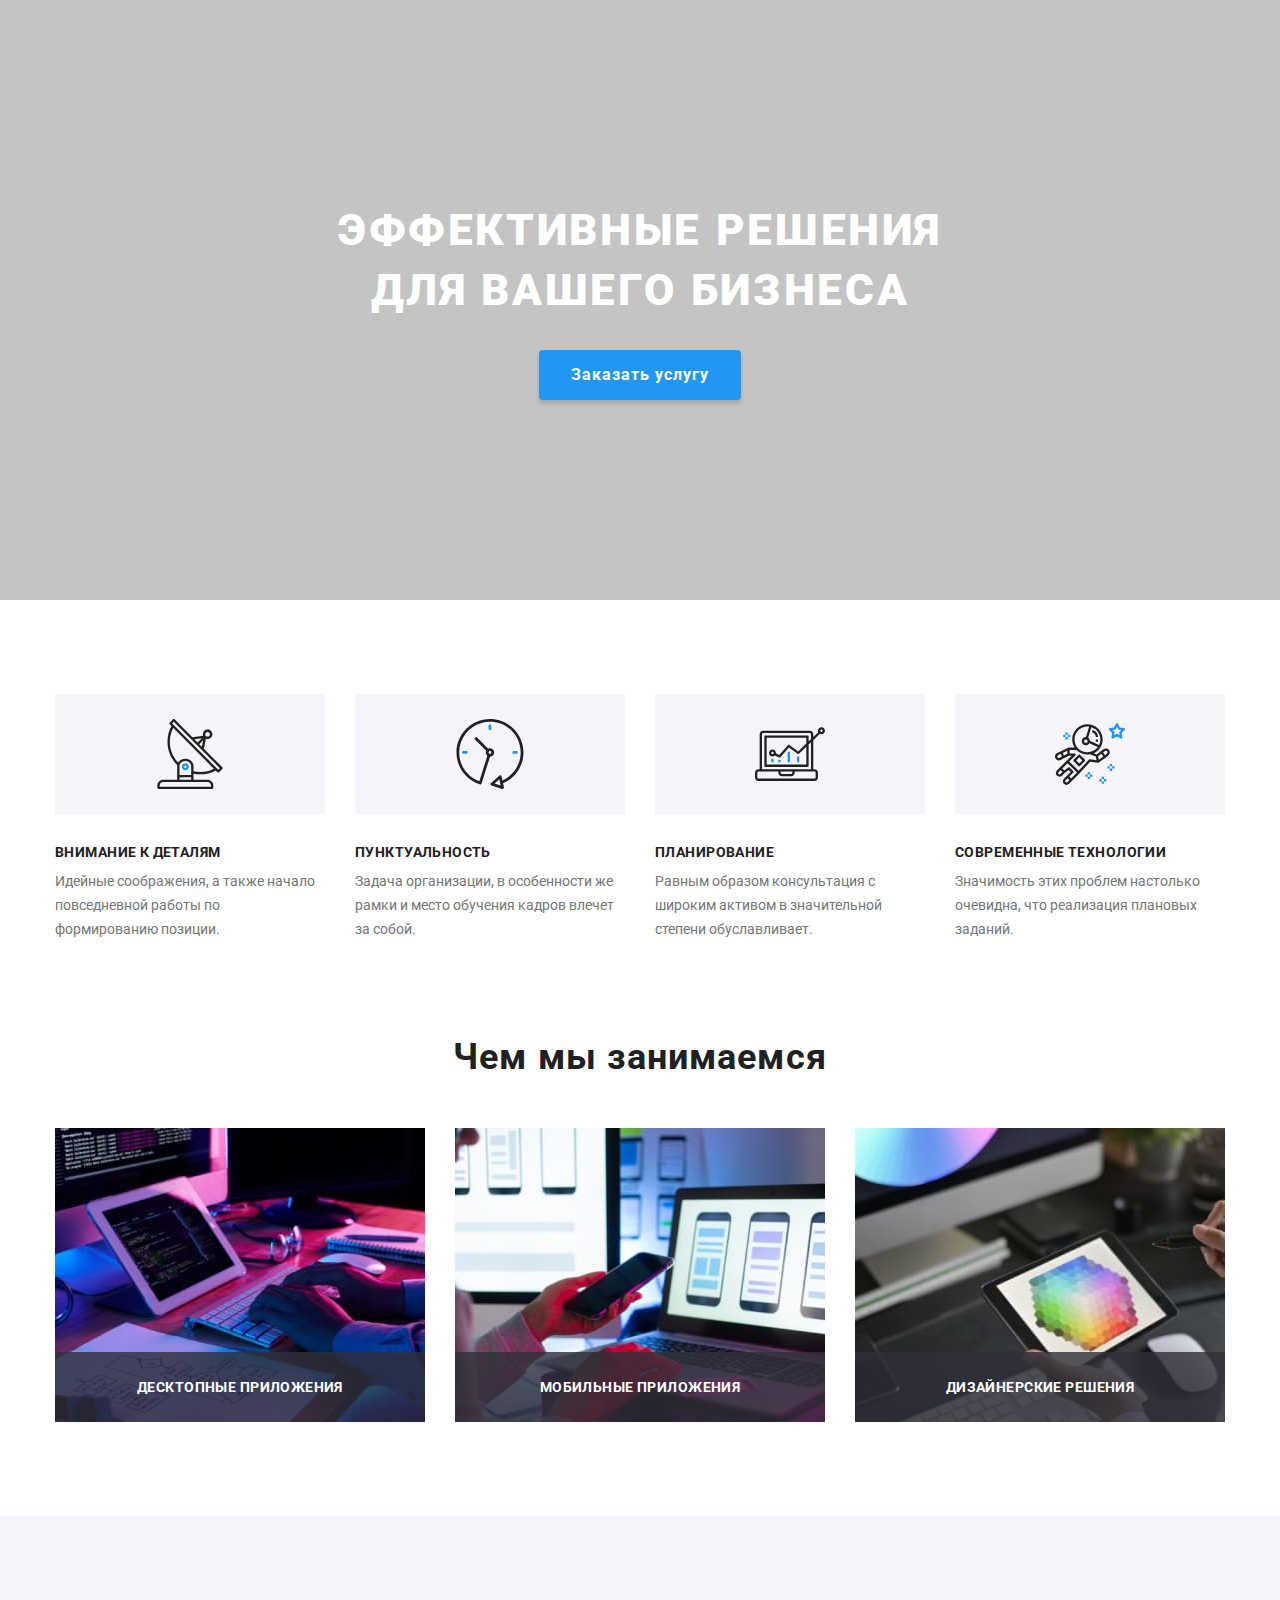
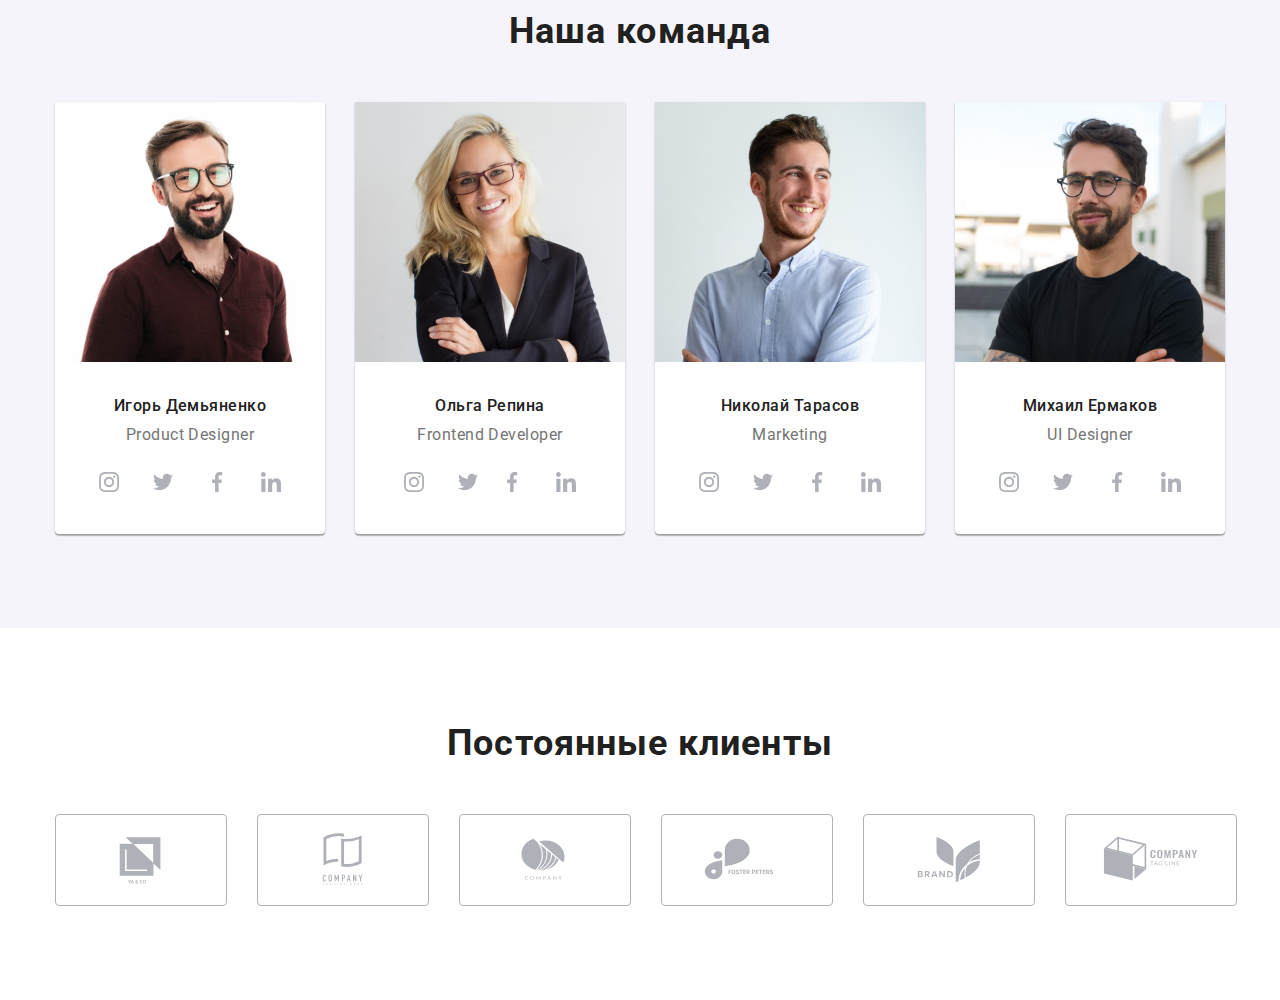
==== index.html @ 3f849b32 "ДЗ-8" ====
<!DOCTYPE html>
<html lang="ru">
<head>
    <meta charset="UTF-8">
    <meta http-equiv="X-UA-Compatible" content="IE=edge">
    <meta name="viewport" content="width=device-width, initial-scale=1.0">
    <title>Студия</title>
    <link rel="stylesheet" href="https://cdnjs.cloudflare.com/ajax/libs/modern-normalize/1.0.0/modern-normalize.css">
    <link rel="preconnect" href="https://fonts.gstatic.com">
    <link href="https://fonts.googleapis.com/css2?family=Raleway:wght@700&family=Roboto:wght@400;500;700;900&display=swap"
        rel="stylesheet">
    <link rel="stylesheet" href="./css/main.min.css">
</head>

<body>
    <!-- <header class="header">
        <div class="container header__container">
            <nav class="nav">
                <a class="logo" href="./index.html"> Web<span class="logo__span--color--black">Studio</span></a>
            
                <ul class="nav__list header__nav">
                    <li class="nav__item">
                        <a class="nav__link link nav__link--current" href="./index.html">Студия</a>
                    </li>
                    <li class="nav__item">
                        <a class="nav__link link" href="./portfolio.html">Портфолио</a>
                    </li>
                    <li class="nav__item">
                        <a class="nav__link link" href="">Контакты</a>
                    </li>
                </ul>
            </nav>
            
            <ul class="contacts__list">
                <li class="contacts__item">
                    <a class="contacts__link link" href="mailto:info@devstudio.com">
                        <svg class="contacts__icon mail-icon">
                            <use href="./images/symbol-defs.svg#icon-envelope"></use>
                        </svg>
                        info@devstudio.com
                    </a>
                </li>
                <li class="contacts__list">
                    <a class="contacts__link link" href="tel:+380961111111">
                        <svg class="contacts__icon tell-icon">
                            <use href="./images/symbol-defs.svg#icon-smartphone"></use>
                        </svg>
                        +38 096 111 11 11
                    </a>
                </li>
            </ul>
        </div>
    </header> -->

    <main>
        <!--Герой-->
        <section class="hero">
            <div class="container hero__container">
                <h1 class="hero__title">Эффективные решения<br> для вашего бизнеса</h1>
                <button class="order-button hero__order-button" type="button" data-modal-open>Заказать услугу</button>
            </div>
        </section>

        <!--Наши качества-->
        <section class="quality section">
            <div class="container">
                <ul class="quality__list">
                    <li class="quality__item">
                        <div class="quality__icon">
                            <svg width="70" height="70">
                                <use href="./images/symbol-defs.svg#icon-antenna"></use>
                            </svg>
                        </div>
                        <h3 class="quality__title">Внимание к деталям</h3>
                        <p class="quality__desc">Идейные соображения, а также начало повседневной работы по формированию позиции.</p>
                    </li>
                
                    <li class="quality__item">
                        <div class="quality__icon">
                            <svg width="70" height="70">
                                <use href="./images/symbol-defs.svg#icon-clock"></use>
                            </svg>
                        </div>
                        <h3 class="quality__title">Пунктуальность</h3>
                        <p class="quality__desc">Задача организации, в особенности же рамки и место обучения кадров влечет за собой.</p>
                    </li>
                
                    <li class="quality__item">
                        <div class="quality__icon">
                            <svg width="70" height="70">
                                <use href="./images/symbol-defs.svg#icon-diagram"></use>
                            </svg>
                        </div>
                        <h3 class="quality__title">Планирование</h3>
                        <p class="quality__desc">Равным образом консультация с широким активом в значительной степени обуславливает.</p>
                    </li>
                
                    <li class="quality__item">
                        <div class="quality__icon">
                            <svg width="70" height="70">
                                <use href="./images/symbol-defs.svg#icon-astronaut"></use>
                            </svg>
                        </div>
                        <h3 class="quality__title">Современные технологии</h3>
                        <p class="quality__desc">Значимость этих проблем настолько очевидна, что реализация плановых заданий.</p>
                    </li>
                </ul>
            </div>
        </section>

        <!--Чем занимаемся-->
        <section class="work section">
            <div class="container">
                <h2 class="work__title">Чем мы занимаемся</h2>
                
                <ul class="work__list">
                    <li class="work__item">
                        <img class="work__image" src="./images/box1.jpg" alt="Планшет на столе" width="370">
                        <div class="work__label">Десктопные приложения</div>
                    </li>
                
                    <li class="work__item">
                        <img class="work__image" src="./images/box2.jpg" alt="Смартфон в руках" width="370">
                        <div class="work__label">Мобильные приложения</div>
                    </li>
                
                    <li class="work__item">
                        <img class="work__image" src="./images/box3.jpg" alt="Графический планшет" width="370">
                        <div class="work__label">Дизайнерские решения</div>
                    </li>
                </ul>
            </div>
        </section>

        <!--Наша команда-->
        <section class="team section">
            <div class="container">
                <h2 class="team__title">Наша команда</h2>
                
                <ul class="team__list">
                    <li class="team__item">
                        <img class="team__image" src="./images/img.jpg" alt="Фото Игоря Демьяненко" width="270">
                        <div class="team__desc">
                            <h3 class="team__name">Игорь Демьяненко</h3>
                            <p class="team__position">Product Designer</p>
                            <ul class="socialmedia__list">
                                <li class="socialmedia__item">
                                    <a class="socialmedia__link socialmedia__link--color--grey" href="">
                                        <svg class="socialmedia__icon">
                                            <use href="./images/symbol-defs.svg#icon-instagram"></use>
                                        </svg>
                                    </a>
                                </li>
                                <li class="socialmedia__item">
                                    <a class="socialmedia__link socialmedia__link--color--grey" href="">
                                        <svg class="socialmedia__icon">
                                            <use href="./images/symbol-defs.svg#icon-twitter"></use>
                                        </svg>
                                    </a>
                                </li>
                                <li class="socialmedia__item">
                                    <a class="socialmedia__link socialmedia__link--color--grey" href="">
                                        <svg class="socialmedia__icon">
                                            <use href="./images/symbol-defs.svg#icon-facebook"></use>
                                        </svg>
                                    </a>
                                </li>
                                <li class="socialmedia__item">
                                    <a class="socialmedia__link socialmedia__link--color--grey" href="">
                                        <svg class="socialmedia__icon">
                                            <use href="./images/symbol-defs.svg#icon-linkedin"></use>
                                        </svg>
                                    </a>
                                </li>
                            </ul>
                        </div>
                    </li>
                
                    <li class="team__item">
                        <img class="team__image" src="./images/img(1).jpg" alt="Фото Ольги Репиной" width="270">
                        <div class="team__desc">
                            <h3 class="team__name">Ольга Репина</h3>
                            <p class="team__position">Frontend Developer</p>
                            <ul class="socialmedia__list">
                                <li class="socialmedia__item">
                                    <a class="socialmedia__link socialmedia__link--color--grey" href="">
                                        <svg class="socialmedia__icon">
                                            <use href="./images/symbol-defs.svg#icon-instagram"></use>
                                        </svg>
                                    </a>
                                </li>
                                <li class="sociamedias__item">
                                    <a class="socialmedia__link socialmedia__link--color--grey" href="">
                                        <svg class="socialmedia__icon">
                                            <use href="./images/symbol-defs.svg#icon-twitter"></use>
                                        </svg>
                                    </a>
                                </li>
                                <li class="socialmedia__item">
                                    <a class="socialmedia__link socialmedia__link--color--grey" href="">
                                        <svg class="socialmedia__icon">
                                            <use href="./images/symbol-defs.svg#icon-facebook"></use>
                                        </svg>
                                    </a>
                                </li>
                                <li class="socialmedia__item">
                                    <a class="socialmedia__link socialmedia__link--color--grey" href="">
                                        <svg class="socialmedia__icon">
                                            <use href="./images/symbol-defs.svg#icon-linkedin"></use>
                                        </svg>
                                    </a>
                                </li>
                            </ul>
                        </div>
                    </li>
                
                    <li class="team__item">
                        <img class="team__image" src="./images/img(2).jpg" alt="Фото Николая Тарасова" width="270">
                        <div class="team__desc">
                            <h3 class="team__name">Николай Тарасов</h3>
                            <p class="team__position">Marketing</p>
                            <ul class="socialmedia__list">
                                <li class="socialmedia__item">
                                    <a class="socialmedia__link socialmedia__link--color--grey" href="">
                                        <svg class="socialmedia__icon">
                                            <use href="./images/symbol-defs.svg#icon-instagram"></use>
                                        </svg>
                                    </a>
                                </li>
                                <li class="socialmedia__item">
                                    <a class="socialmedia__link socialmedia__link--color--grey" href="">
                                        <svg class="socialmedia__icon">
                                            <use href="./images/symbol-defs.svg#icon-twitter"></use>
                                        </svg>
                                    </a>
                                </li>
                                <li class="socialmedia__item">
                                    <a class="socialmedia__link socialmedia__link--color--grey" href="">
                                        <svg class="socialmedia__icon">
                                            <use href="./images/symbol-defs.svg#icon-facebook"></use>
                                        </svg>
                                    </a>
                                </li>
                                <li class="socialmedia__item">
                                    <a class="socialmedia__link socialmedia__link--color--grey" href="">
                                        <svg class="socialmedia__icon">
                                            <use href="./images/symbol-defs.svg#icon-linkedin"></use>
                                        </svg>
                                    </a>
                                </li>
                            </ul>
                        </div>
                    </li>
                
                    <li class="team__item">
                        <img class="team__image" src="./images/img(3).jpg" alt="Фото Михаила Ермакова" width="270">
                        <div class="team__desc">
                            <h3 class="team__name">Михаил Ермаков</h3>
                            <p class="team__position">UI Designer</p>
                            <ul class="socialmedia__list">
                                <li class="socialmedia__item">
                                    <a  class="socialmedia__link socialmedia__link--color--grey" href="">
                                        <svg class="socialmedia__icon">
                                            <use href="./images/symbol-defs.svg#icon-instagram"></use>
                                        </svg>
                                    </a>
                                </li>
                                <li class="socialmedia__item">
                                    <a  class="socialmedia__link socialmedia__link--color--grey" href="">
                                        <svg class="socialmedia__icon">
                                            <use href="./images/symbol-defs.svg#icon-twitter"></use>
                                        </svg>
                                    </a>
                                </li>
                                <li class="socialmedia__item">
                                    <a  class="socialmedia__link socialmedia__link--color--grey" href="">
                                        <svg class="socialmedia__icon">
                                            <use href="./images/symbol-defs.svg#icon-facebook"></use>
                                        </svg>
                                    </a>
                                </li>
                                <li class="socialmedia__item">
                                    <a  class="socialmedia__link socialmedia__link--color--grey" href="">
                                        <svg class="socialmedia__icon">
                                            <use href="./images/symbol-defs.svg#icon-linkedin"></use>
                                        </svg>
                                    </a>
                                </li>
                            </ul>
                        </div>
                    </li>
                </ul>
            </div>
        </section>

        <!--Постоянные клиенты-->
        <section class="client section">
            <div class="container">
                <h2 class="client__title">Постоянные клиенты</h2>

                <ul class="client__list">
                    <li class="client__item">
                        <a class="client__link link" href="">
                            <svg class="client__icon">
                                <use href="./images/symbol-defs.svg#icon-client1"></use>
                            </svg>
                        </a>
                    </li>
                    <li class="client__item">
                        <a class="client__link link" href="">
                            <svg class="client__icon">
                                <use href="./images/symbol-defs.svg#icon-client2"></use>
                            </svg>
                        </a>
                    </li>
                    <li class="client__item">
                        <a class="client__link link" href="">
                            <svg class="client__icon">
                                <use href="./images/symbol-defs.svg#icon-client3"></use>
                            </svg>
                        </a>
                    </li>
                    <li class="client__item">
                        <a class="client__link link" href="">
                            <svg class="client__icon">
                                <use href="./images/symbol-defs.svg#icon-client4"></use>
                            </svg>
                        </a>
                    </li>
                    <li class="client__item">
                        <a class="client__link link" href="">
                            <svg class="client__icon">
                                <use href="./images/symbol-defs.svg#icon-client5"></use>
                            </svg>
                        </a>
                    </li>
                    <li class="client__item">
                        <a class="client__link link" href="">
                            <svg class="client__icon">
                                <use href="./images/symbol-defs.svg#icon-client6"></use>
                            </svg>
                        </a>
                    </li>
                </ul>
            </div>
        </section>
    </main>

    <!-- <footer class="footer">
        <div class="container footer__container">
            <div>
                <a class="logo footer__logo" href="./index.html"> Web<span class="logo__span--color--white">Studio</span></a>
    
                <address class="address">
                    <ul class="address__list">
                        <li class="address__item">
                            <a class="address__link link" href="https://goo.gl/maps/9b3qbMeGriDYsaB76" target="_blank">г.
                                Киев, пр-т Леси
                                Украинки, 26</a>
                        </li>
                        <li class="address__item">
                            <a class="address__link link" href="mailto:info@example.com">info@example.com</a>
                        </li>
                        <li class="address__item">
                            <a class="address__link link" href="tel:+380991111111">+38 099 111 11 11</a>
                        </li>
                    </ul>
                </address>
            </div>
    
            <div class="join">
                <h3 class="join__title">присоединяйтесь</h3>
    
                <ul class="socialmedia__list">
                    <li class="socialmedia__item">
                        <a class="socialmedia__link socialmedia__link--color--white socialmedia__link--backcolor--grey"
                            href="">
                            <svg class="socialmedia__icon">
                                <use href="./images/symbol-defs.svg#icon-instagram"></use>
                            </svg>
                        </a>
                    </li>
                    <li class="socialmedia__item">
                        <a class="socialmedia__link socialmedia__link--color--white socialmedia__link--backcolor--grey"
                            href="">
                            <svg class="socialmedia__icon">
                                <use href="./images/symbol-defs.svg#icon-twitter"></use>
                            </svg>
                        </a>
                    </li>
                    <li class="socialmedia__item">
                        <a class="socialmedia__link socialmedia__link--color--white socialmedia__link--backcolor--grey"
                            href="">
                            <svg class="socialmedia__icon">
                                <use href="./images/symbol-defs.svg#icon-facebook"></use>
                            </svg>
                        </a>
                    </li>
                    <li class="socialmedia__item">
                        <a class="socialmedia__link socialmedia__link--color--white socialmedia__link--backcolor--grey"
                            href="">
                            <svg class="socialmedia__icon">
                                <use href="./images/symbol-defs.svg#icon-linkedin"></use>
                            </svg>
                        </a>
                    </li>
                </ul>
            </div>
    
            <form class="subscribe">
                <h3 class="subscribe__title">Подпишитесь на рассылку</h3>
                <label>
                    <input class="subscribe__input" type="email" name="email" placeholder="E-mail">
                </label>
                <button class="subscribe__botton subscribe-button" type="button">
                    Подписаться
                    <svg class="subscribe-button__icon">
                        <use href="./images/symbol-defs.svg#icon-icon-send"></use>
                    </svg>
                </button>
            </form>
        </div>
    </footer>

    <div class="backdrop is-hidden" data-modal>
        <div class="modal">
            <form>
                <h3 class="modal__title">Оставьте свои данные, мы вам перезвоним</h3>

                <label class="modal__label">
                    Имя
                    <input class="modal__input" type="text" name="user-name">
                    <svg class="modal__icon">
                        <use href="./images/symbol-defs.svg#icon-person-black-18dp-1"></use>
                    </svg>
                </label>
                
                <label class="modal__label">
                    Телефон
                    <input class="modal__input" type="number" name="user-tell">
                    <svg class="modal__icon">
                        <use href="./images/symbol-defs.svg#icon-phone-black-18dp-1"></use>
                    </svg>
                </label>
                
                <label class="modal__label">
                    Почта
                    <input class="modal__input" type="email" name="user-email">
                    <svg class="modal__icon">
                        <use href="./images/symbol-defs.svg#icon-email-black-18dp-1"></use>
                    </svg>
                </label>
                
                <label class="modal__label">
                    Комментарий
                    <textarea class="modal__textarea" name="coment" cols="30" rows="6" placeholder="Введите текст"></textarea>
                </label>
                
                <div class="modal-agree">
                    <label class="modal-agree__label">
                        <input class="modal-agree__checkbox" type="checkbox" name="agree">
                        <span class="modal-agree__icon"></span>
                        Соглашаюсь с рассылкой и принимаю <a class="modal-agree__conditions" href="">Условия договора</a>
                    </label>
                
                    <button class="send-button modal__send-button" type="submit">Отправить</button>
                </div>
            </form>

            <button class="button-close" data-modal-close>
                <svg class="button-close__icon">
                    <use href="./images/symbol-defs.svg#icon-close"></use>
                </svg>
            </button>
        </div>
        
    </div>

    <script src="./js/modal.js"></script> -->
</body>

</html>
---- css/main.min.css ----
:root{--brand-color: #2196f3;--black-color: #212121;--grey-color: #757575;--white-color: #ffffff;--icon-color: #afb1b8}*,*::before,*::after{box-sizing:border-box}body{font-family:"Roboto", sans-serif;font-style:normal;color:var(--black-color)}ul{list-style-type:none;margin:0;padding:0}.link{font-style:normal;text-decoration:none;color:var(--black-color);transition:color 250ms cubic-bezier(0.4, 0, 0.2, 1)}.link:hover,.link:focus{color:var(--brand-color)}.container{margin:0 auto;padding:0 15px;width:320px}@media screen and (min-width: 480px){.container{width:480px}}@media screen and (min-width: 768px){.container{width:768px}}@media screen and (min-width: 1200px){.container{width:1200px}}.section{padding:60px 0}@media screen and (min-width: 1200px){.section{padding:94px 0}}.logo{font-family:Raleway;font-weight:bold;font-size:26px;line-height:1.192;text-decoration:none;letter-spacing:0.03em;color:var(--brand-color)}.logo__span--color--black{color:var(--black-color)}.logo__span--color--white{color:var(--white-color)}.work__title,.team__title,.client__title{margin:0 auto 50px;font-weight:bold;font-size:24px;line-height:1.167;letter-spacing:0.03em;text-align:center}@media screen and (min-width: 480px){.work__title,.team__title,.client__title{font-size:28px}}@media screen and (min-width: 1200px){.work__title,.team__title,.client__title{font-size:36px}}.header{border-bottom:1px solid #eeeeee;padding:25px 0}.header__nav{margin:0;margin-left:93px}.header__container{display:flex;justify-content:space-between;align-items:center}.nav{display:flex}.nav__list{display:flex;align-items:center;padding:0}.nav__item:not(:last-child){margin-right:50px}.nav__link{font-weight:500;font-size:14px;line-height:1.143;letter-spacing:0.02em}.nav__link--current{display:block;position:relative;color:var(--brand-color)}.nav__link--current::after{display:inline-block;position:absolute;bottom:-32px;left:0;content:"";width:100%;background:#2196f3;border:2px solid;border-radius:2px}.contacts__list{display:flex}.contacts__item:not(:last-child){margin-right:50px}.contacts__icon{margin-right:10px;fill:var(--grey-color);transition:fill 250ms cubic-bezier(0.4, 0, 0.2, 1)}.contacts__icon.mail-icon{height:12px;width:16px}.contacts__icon.tell-icon{height:16px;width:10px}.contacts__link{display:flex;align-items:center;font-weight:500;font-size:14px;line-height:1.143;letter-spacing:0.02em;color:var(--grey-color)}.contacts__link:hover .contacts__icon,.contacts__link:focus .contacts__icon{fill:var(--brand-color)}.hero{background-color:#c4c4c4}@media screen and (min-width: 1200px){.hero{max-width:1600px;margin:0 auto}}.hero__container{padding-top:100px;padding-bottom:100px}@media screen and (min-width: 480px){.hero__container{padding-top:118px;padding-bottom:118px}}@media screen and (min-width: 1200px){.hero__container{padding-top:200px;padding-bottom:200px}}.hero__title{margin:0 auto 30px auto;text-transform:uppercase;text-align:center;font-weight:900;font-size:20px;line-height:1.364;letter-spacing:0.06em;color:var(--white-color)}@media screen and (min-width: 480px){.hero__title{font-size:26px}}@media screen and (min-width: 1200px){.hero__title{font-size:44px}}.hero__order-button{margin:0 auto}.order-button{display:block;padding:10px 32px;font-weight:bold;font-size:16px;line-height:1.875;letter-spacing:0.06em;color:var(--white-color);background-color:var(--brand-color);cursor:pointer;border:none;border-radius:4px;box-shadow:0px 4px 4px rgba(0,0,0,0.15)}.button-close{display:flex;justify-content:center;align-items:center;position:absolute;top:8px;right:8px;width:30px;height:30px;border:1px solid rgba(0,0,0,0.1);border-radius:50%;background-color:#fff;cursor:pointer}.button-close__icon{position:relative;height:100%;width:100%;fill:var(--black-color);transition:fill 250ms cubic-bezier(0.4, 0, 0.2, 1)}.button-close:hover .button-close__icon,.button-close:focus .button-close__icon{fill:var(--brand-color)}.send-button{padding:10px 56px;font-weight:bold;font-size:16px;line-height:1.875;letter-spacing:0.06em;color:var(--white-color);background-color:var(--brand-color);cursor:pointer;border:none;border-radius:4px;box-shadow:0px 4px 4px rgba(0,0,0,0.15)}.filters__button{padding:5px 20px;font-family:Roboto;font-style:normal;font-weight:500;font-size:16px;line-height:1.62;letter-spacing:0.03em;text-align:center;background-color:#f5f4fa;border:none;border-radius:4px;cursor:pointer;transition:background-color 250ms cubic-bezier(0.4, 0, 0.2, 1),color 250ms cubic-bezier(0.4, 0, 0.2, 1),box-shadow 250ms cubic-bezier(0.4, 0, 0.2, 1)}.filters__button:hover,.filters__button:focus{background-color:var(--brand-color);color:var(--white-color);box-shadow:0px 3px 1px rgba(0,0,0,0.1),0px 1px 2px rgba(0,0,0,0.08),0px 2px 2px rgba(0,0,0,0.12)}.subscribe-button{padding:10px 32px;font-weight:bold;font-size:16px;line-height:1.875;letter-spacing:0.06em;color:var(--white-color);background-color:var(--brand-color);cursor:pointer;border:none;border-radius:4px}.subscribe-button__icon{vertical-align:middle;width:24px;height:24px}.backdrop{position:fixed;top:0;left:0;width:100%;height:100%;opacity:1;visibility:visible;transition:opacity 250ms, visibility 250ms;background-color:rgba(0,0,0,0.2)}.backdrop.is-hidden{opacity:0;visibility:hidden;pointer-events:none}.modal{position:absolute;top:50%;left:50%;transform:translate(-50%, -50%);padding:40px;width:528px;box-shadow:0px 1px 3px rgba(0,0,0,0.12),0px 1px 1px rgba(0,0,0,0.14),0px 2px 1px rgba(0,0,0,0.2);border-radius:4px;background-color:#fff}.modal__title{margin:0;margin-bottom:12px;font-weight:bold;font-size:20px;line-height:23px;text-align:center;letter-spacing:0.03em}.modal__label{position:relative;display:flex;flex-direction:column;margin-bottom:10px;font-size:12px;line-height:1.667;letter-spacing:0.01em;color:var(--grey-color)}.modal__icon{position:absolute;bottom:9px;left:12px;width:18px;height:18px;fill:#212121;transition:fill 250ms cubic-bezier(0.4, 0, 0.2, 1)}.modal__send-button{margin-top:30px}.modal__input{margin-top:4px;padding:11px 12px 11px 42px;border:1px solid rgba(33,33,33,0.2);border-radius:4px;cursor:pointer;transition:border 250ms cubic-bezier(0.4, 0, 0.2, 1)}.modal__input:hover,.modal__input:focus{border:1px solid var(--brand-color);outline:none}.modal__input:hover ~ .modal__icon,.modal__input:focus ~ .modal__icon{fill:var(--brand-color)}.modal__textarea{margin-top:4px;padding:12px 16px;font-size:14px;line-height:1.143;letter-spacing:0.01em;border:1px solid rgba(33,33,33,0.2);border-radius:4px;resize:none;cursor:pointer;transition:border 250ms cubic-bezier(0.4, 0, 0.2, 1)}.modal__textarea:hover,.modal__textarea:focus{border:1px solid var(--brand-color);outline:none}.modal__textarea::placeholder{font-size:14px;line-height:1.143;letter-spacing:0.01em;color:rgba(117,117,117,0.5)}.modal-agree{display:flex;flex-direction:column;align-items:center;margin-top:20px}.modal-agree__label{font-size:14px;line-height:1.714;letter-spacing:0.03em;color:var(--grey-color)}.modal-agree__conditions{color:var(--brand-color)}.modal-agree__icon{display:inline-block;vertical-align:text-top;width:16px;height:15px;border:2px solid var(--black-color);border-radius:2px}.modal-agree__checkbox{appearance:none;position:absolute}.modal-agree__checkbox:focus+.modal-agree__icon{border-color:var(--brand-color)}.modal-agree__checkbox:checked+.modal-agree__icon{border-color:transparent;background-color:var(--brand-color);background-image:url("../images/icon-check.svg");background-size:contain;background-origin:border-box}@media screen and (min-width: 768px){.quality__list{display:flex;flex-wrap:wrap;margin-left:-30px}}@media screen and (min-width: 1200px){.quality__list{flex-wrap:nowrap;justify-content:space-between}}.quality__item{margin-bottom:30px}@media screen and (min-width: 768px){.quality__item{flex-basis:calc((100% - 60px) / 2);margin-left:30px}}@media screen and (min-width: 1200px){.quality__item{margin-bottom:0}}@media screen and (max-width: 767px){.quality__item:last-child{margin-bottom:0}}@media screen and (min-width: 768px) and (max-width: 1199px){.quality__item:nth-last-child(-n+2){margin-bottom:0}}.quality__title{margin:0 0 10px 0;font-weight:bold;font-size:14px;line-height:1.143;letter-spacing:0.03em;text-transform:uppercase;text-align:center}@media screen and (min-width: 768px){.quality__title{text-align:start}}.quality__desc{margin:0;font-size:14px;line-height:1.714;letter-spacing:0.03;color:var(--grey-color)}.quality__icon{display:flex;justify-content:center;align-items:center;margin-bottom:30px;height:120px;background-color:#f5f4fa}.work{display:none;padding-top:0}@media screen and (min-width: 1200px){.work{display:flex}}.work__list{display:flex;justify-content:space-between}.work__item{position:relative}.work__image{display:block}.work__label{position:absolute;bottom:0;padding:27px 0;width:100%;height:70px;font-weight:bold;font-size:14px;line-height:1.143;letter-spacing:0.03em;text-align:center;text-transform:uppercase;color:var(--white-color);background-color:rgba(47,48,58,0.8)}.team{background-color:#f5f4fa}@media screen and (min-width: 768px){.team__list{display:flex;flex-wrap:wrap;margin-left:-30px}}@media screen and (min-width: 1200px){.team__list{flex-wrap:nowrap;justify-content:space-between}}.team__item{margin-bottom:30px;width:290px;background-color:var(--white-color);box-shadow:0px 1px 3px rgba(0,0,0,0.12),0px 1px 1px rgba(0,0,0,0.14),0px 2px 1px rgba(0,0,0,0.2);border-radius:0px 0px 4px 4px}@media screen and (min-width: 480px){.team__item{width:450px}}@media screen and (min-width: 768px){.team__item{flex-basis:calc((100% - 60px) / 2);margin-left:30px}}@media screen and (min-width: 1200px){.team__item{margin-bottom:0}}@media screen and (max-width: 767px){.team__item:last-child{margin-bottom:0}}@media screen and (min-width: 768px) and (max-width: 1199px){.team__item:nth-last-child(-n+2){margin-bottom:0}}.team__image{width:100%}.team__desc{padding:30px 0 24px 0;text-align:center}@media screen and (min-width: 1200px){.team__desc{padding-bottom:30px}}.team__name{margin:0;font-weight:500;font-size:16px;line-height:1.188;letter-spacing:0.03em}.team__position{margin:10px 0 16px 0;font-size:16px;line-height:1.188;letter-spacing:0.03em;color:var(--grey-color)}.socialmedia__list{display:flex;justify-content:center}.socialmedia__item:not(:last-child){margin-right:10px}.socialmedia__icon{height:20px;width:20px;fill:currentColor}.socialmedia__link{display:flex;justify-content:center;align-items:center;width:44px;height:44px;border-radius:50%;transition:background-color 250ms cubic-bezier(0.4, 0, 0.2, 1),color 250ms cubic-bezier(0.4, 0, 0.2, 1)}.socialmedia__link:hover,.socialmedia__link:focus{background-color:var(--brand-color);color:var(--white-color);border-radius:50%}.socialmedia__link--color--grey{color:var(--icon-color)}.socialmedia__link--color--white{color:var(--white-color)}.socialmedia__link--backcolor--grey{background-color:rgba(255,255,255,0.1)}@media screen and (min-width: 480px){.client__list{display:flex;flex-wrap:wrap;margin-left:-30px}}@media screen and (min-width: 1200px){.client__list{flex-wrap:nowrap;justify-content:space-between}}.client__item{margin-bottom:30px}@media screen and (min-width: 480px){.client__item{flex-basis:calc((100% - 60px) / 2);margin-left:30px}}@media screen and (min-width: 768px){.client__item{flex-basis:calc((100% - 90px) / 3)}}@media screen and (min-width: 1200px){.client__item{margin-bottom:0}}@media screen and (max-width: 479px){.client__item:last-child{margin-bottom:0}}@media screen and (min-width: 480px) and (max-width: 767px){.client__item:nth-last-child(-n+2){margin-bottom:0}}@media screen and (min-width: 768px) and (max-width: 1199px){.client__item:nth-last-child(-n+3){margin-bottom:0}}.client__link{display:flex;justify-content:center;align-items:center;padding:15px 32px;border:1px solid;border-radius:4px;color:var(--icon-color)}.client__icon{width:106px;height:60px;fill:currentColor}.filters__list{display:flex;flex-wrap:wrap;margin:0 auto 40px}@media screen and (min-width: 768px){.filters__list{justify-content:center;margin-bottom:30px}}@media screen and (min-width: 768px){.filters__list{margin-bottom:50px}}@media screen and (min-width: 768px){.filters__item{margin-bottom:0}}.filters__item:not(:last-child){margin-right:8px}@media screen and (max-width: 767px){.filters__item:not(:nth-last-child(-n+2)){margin-bottom:15px}}@media screen and (min-width: 768px){.portfolio__list{display:flex;flex-wrap:wrap;margin-left:-30px}}.portfolio__item{width:290px;margin-bottom:30px}@media screen and (min-width: 480px){.portfolio__item{width:450px}}@media screen and (min-width: 768px){.portfolio__item{flex-basis:calc((100% - 60px) / 2);margin-left:30px}}@media screen and (min-width: 1200px){.portfolio__item{flex-basis:calc((100% - 90px) / 3)}}@media screen and (max-width: 1199px){.portfolio__item:last-child{margin-bottom:0}}@media screen and (min-width: 1200px){.portfolio__item:nth-last-child(-n+3){margin-bottom:0}}.portfolio__article{height:100%}.portfolio__thumb{position:relative;overflow:hidden}.portfolio__image{display:block;width:100%}.portfolio__box{flex-grow:1;padding:20px 24px;border:1px solid #eeeeee;border-top:none}.portfolio__title{margin:0;margin-bottom:4px;font-weight:bold;font-size:18px;line-height:2;letter-spacing:0.06em;color:var(--black-color)}.portfolio__text{margin:0;font-size:16px;line-height:1.875;letter-spacing:0.03em;color:var(--grey-color)}.portfolio__desc{position:absolute;top:0;left:0;transform:translateY(100%);width:100%;height:100%;margin:0;padding:63px 24px;font-size:18px;line-height:1.556;letter-spacing:0.03em;color:var(--white-color);background-color:rgba(33,150,243,0.9);transition:transform 250ms cubic-bezier(0.4, 0, 0.2, 1)}.portfolio__link{display:flex;flex-direction:column;height:100%;transition:box-shadow 250ms cubic-bezier(0.4, 0, 0.2, 1)}.portfolio__link:hover,.portfolio__link:focus{box-shadow:0px 1px 1px rgba(0,0,0,0.12),0px 4px 4px rgba(0,0,0,0.06),1px 4px 6px rgba(0,0,0,0.16)}.portfolio__link:hover .portfolio__desc,.portfolio__link:focus .portfolio__desc{transform:translateY(0)}.footer{background-color:#2f303a;padding:60px 0}.footer__logo{display:inline-block;margin-bottom:20px}.footer__container{display:flex;align-items:baseline}.address__item{color:rgba(255,255,255,0.6)}.address__item:not(:last-child){margin-bottom:9px}.address__item:nth-child(1){color:var(--white-color)}.address__link{font-size:14px;line-height:1.714;color:inherit}.join{margin-left:70px}.join__title{margin:0 0 20px 0;font-weight:bold;font-size:14px;line-height:1.143;letter-spacing:0.03em;text-transform:uppercase;color:var(--white-color)}.subscribe{margin-left:93px}.subscribe__title{margin:0 0 20px 0;font-weight:bold;font-size:14px;line-height:1.143;letter-spacing:0.03em;text-transform:uppercase;color:var(--white-color)}.subscribe__input{padding:15px 16px;height:50px;width:358px;color:var(--white-color);border:1px solid rgba(255,255,255,0.3);border-radius:4px;background-color:#2f303a}.subscribe__botton{margin-left:12px}
/*# sourceMappingURL=main.min.css.map */
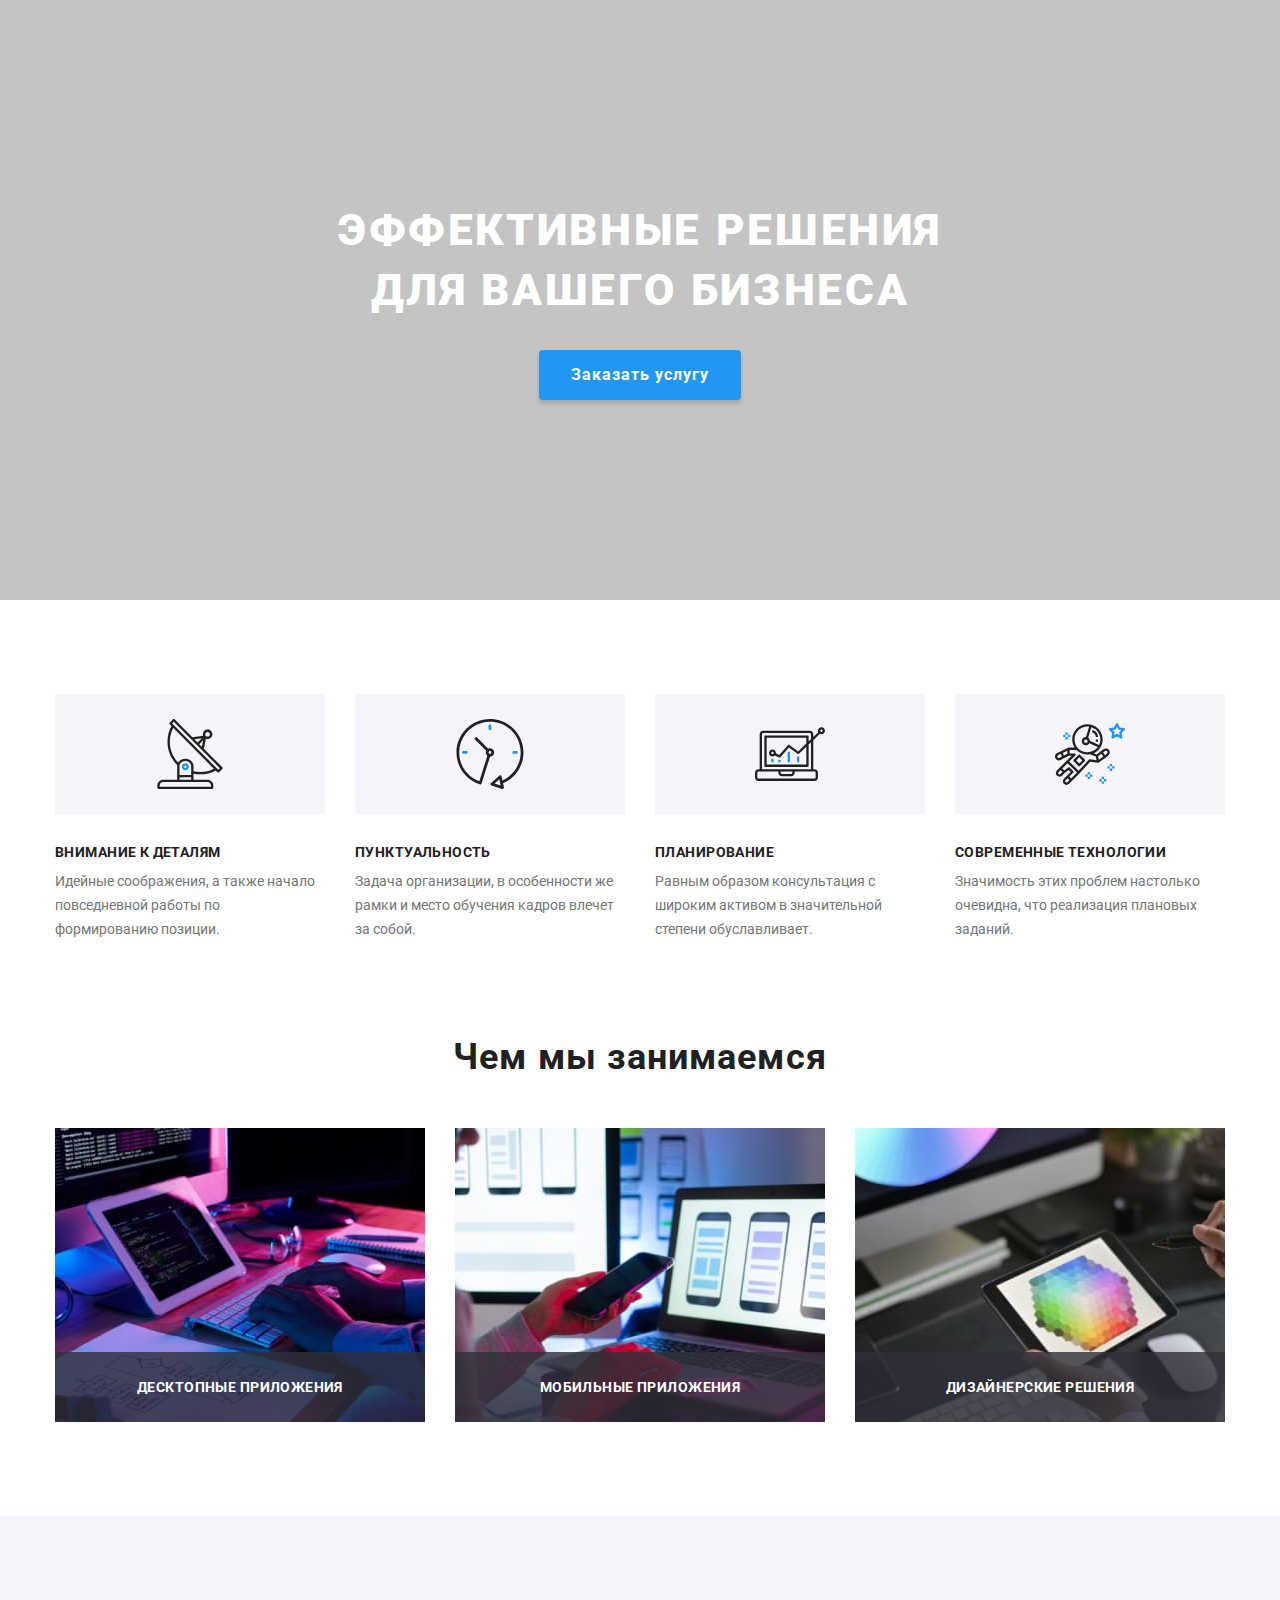
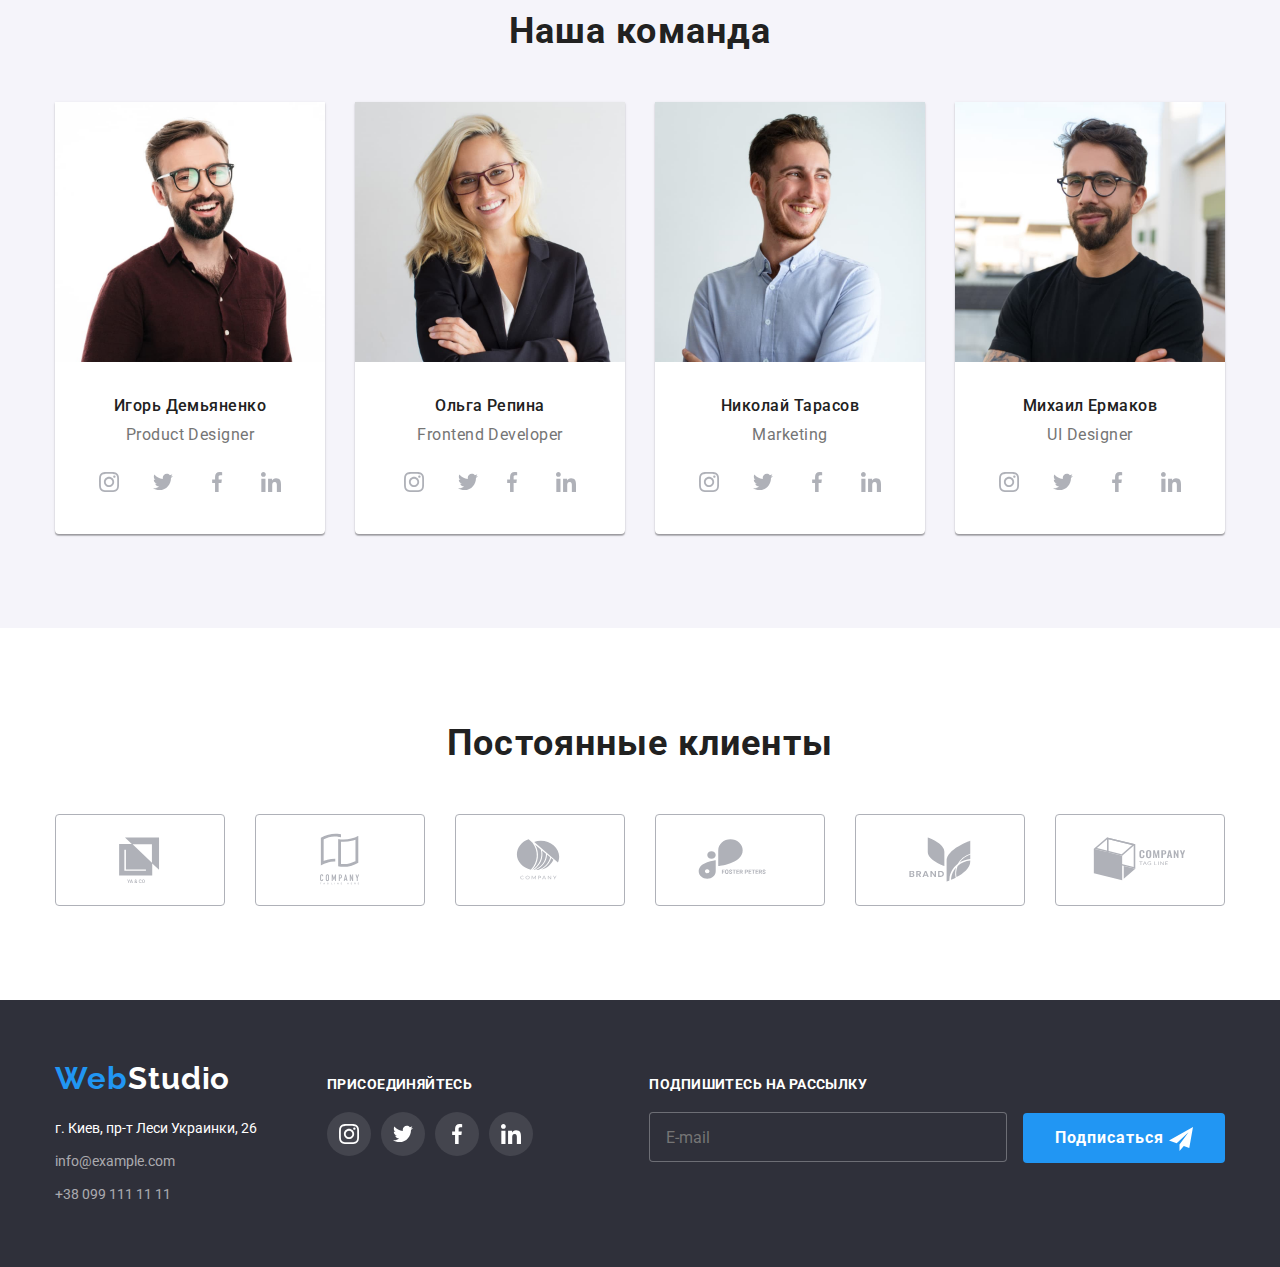
==== commit 77a40549: "ДЗ-8" ====
--- a/index.html
+++ b/index.html
@@ -346,12 +346,12 @@
         </section>
     </main>
 
-    <!-- <footer class="footer">
+    <footer class="footer">
         <div class="container footer__container">
-            <div>
-                <a class="logo footer__logo" href="./index.html"> Web<span class="logo__span--color--white">Studio</span></a>
-    
-                <address class="address">
+            <div class="footer__box">
+                <div class="footer__address">
+                    <a class="logo footer__logo" href="./index.html"> Web<span class="logo__span--color--white">Studio</span></a>
+                
                     <ul class="address__list">
                         <li class="address__item">
                             <a class="address__link link" href="https://goo.gl/maps/9b3qbMeGriDYsaB76" target="_blank">г.
@@ -365,46 +365,42 @@
                             <a class="address__link link" href="tel:+380991111111">+38 099 111 11 11</a>
                         </li>
                     </ul>
-                </address>
-            </div>
-    
-            <div class="join">
-                <h3 class="join__title">присоединяйтесь</h3>
-    
-                <ul class="socialmedia__list">
-                    <li class="socialmedia__item">
-                        <a class="socialmedia__link socialmedia__link--color--white socialmedia__link--backcolor--grey"
-                            href="">
-                            <svg class="socialmedia__icon">
-                                <use href="./images/symbol-defs.svg#icon-instagram"></use>
-                            </svg>
-                        </a>
-                    </li>
-                    <li class="socialmedia__item">
-                        <a class="socialmedia__link socialmedia__link--color--white socialmedia__link--backcolor--grey"
-                            href="">
-                            <svg class="socialmedia__icon">
-                                <use href="./images/symbol-defs.svg#icon-twitter"></use>
-                            </svg>
-                        </a>
-                    </li>
-                    <li class="socialmedia__item">
-                        <a class="socialmedia__link socialmedia__link--color--white socialmedia__link--backcolor--grey"
-                            href="">
-                            <svg class="socialmedia__icon">
-                                <use href="./images/symbol-defs.svg#icon-facebook"></use>
-                            </svg>
-                        </a>
-                    </li>
-                    <li class="socialmedia__item">
-                        <a class="socialmedia__link socialmedia__link--color--white socialmedia__link--backcolor--grey"
-                            href="">
-                            <svg class="socialmedia__icon">
-                                <use href="./images/symbol-defs.svg#icon-linkedin"></use>
-                            </svg>
-                        </a>
-                    </li>
-                </ul>
+                </div>
+                
+                <div class="join">
+                    <h3 class="join__title">присоединяйтесь</h3>
+                
+                    <ul class="socialmedia__list">
+                        <li class="socialmedia__item">
+                            <a class="socialmedia__link socialmedia__link--color--white socialmedia__link--backcolor--grey" href="">
+                                <svg class="socialmedia__icon">
+                                    <use href="./images/symbol-defs.svg#icon-instagram"></use>
+                                </svg>
+                            </a>
+                        </li>
+                        <li class="socialmedia__item">
+                            <a class="socialmedia__link socialmedia__link--color--white socialmedia__link--backcolor--grey" href="">
+                                <svg class="socialmedia__icon">
+                                    <use href="./images/symbol-defs.svg#icon-twitter"></use>
+                                </svg>
+                            </a>
+                        </li>
+                        <li class="socialmedia__item">
+                            <a class="socialmedia__link socialmedia__link--color--white socialmedia__link--backcolor--grey" href="">
+                                <svg class="socialmedia__icon">
+                                    <use href="./images/symbol-defs.svg#icon-facebook"></use>
+                                </svg>
+                            </a>
+                        </li>
+                        <li class="socialmedia__item">
+                            <a class="socialmedia__link socialmedia__link--color--white socialmedia__link--backcolor--grey" href="">
+                                <svg class="socialmedia__icon">
+                                    <use href="./images/symbol-defs.svg#icon-linkedin"></use>
+                                </svg>
+                            </a>
+                        </li>
+                    </ul>
+                </div>
             </div>
     
             <form class="subscribe">
@@ -476,7 +472,7 @@
         
     </div>
 
-    <script src="./js/modal.js"></script> -->
+    <script src="./js/modal.js"></script>
 </body>
 
 </html>--- a/css/main.min.css
+++ b/css/main.min.css
@@ -1,2 +1,2 @@
-:root{--brand-color: #2196f3;--black-color: #212121;--grey-color: #757575;--white-color: #ffffff;--icon-color: #afb1b8}*,*::before,*::after{box-sizing:border-box}body{font-family:"Roboto", sans-serif;font-style:normal;color:var(--black-color)}ul{list-style-type:none;margin:0;padding:0}.link{font-style:normal;text-decoration:none;color:var(--black-color);transition:color 250ms cubic-bezier(0.4, 0, 0.2, 1)}.link:hover,.link:focus{color:var(--brand-color)}.container{margin:0 auto;padding:0 15px;width:320px}@media screen and (min-width: 480px){.container{width:480px}}@media screen and (min-width: 768px){.container{width:768px}}@media screen and (min-width: 1200px){.container{width:1200px}}.section{padding:60px 0}@media screen and (min-width: 1200px){.section{padding:94px 0}}.logo{font-family:Raleway;font-weight:bold;font-size:26px;line-height:1.192;text-decoration:none;letter-spacing:0.03em;color:var(--brand-color)}.logo__span--color--black{color:var(--black-color)}.logo__span--color--white{color:var(--white-color)}.work__title,.team__title,.client__title{margin:0 auto 50px;font-weight:bold;font-size:24px;line-height:1.167;letter-spacing:0.03em;text-align:center}@media screen and (min-width: 480px){.work__title,.team__title,.client__title{font-size:28px}}@media screen and (min-width: 1200px){.work__title,.team__title,.client__title{font-size:36px}}.header{border-bottom:1px solid #eeeeee;padding:25px 0}.header__nav{margin:0;margin-left:93px}.header__container{display:flex;justify-content:space-between;align-items:center}.nav{display:flex}.nav__list{display:flex;align-items:center;padding:0}.nav__item:not(:last-child){margin-right:50px}.nav__link{font-weight:500;font-size:14px;line-height:1.143;letter-spacing:0.02em}.nav__link--current{display:block;position:relative;color:var(--brand-color)}.nav__link--current::after{display:inline-block;position:absolute;bottom:-32px;left:0;content:"";width:100%;background:#2196f3;border:2px solid;border-radius:2px}.contacts__list{display:flex}.contacts__item:not(:last-child){margin-right:50px}.contacts__icon{margin-right:10px;fill:var(--grey-color);transition:fill 250ms cubic-bezier(0.4, 0, 0.2, 1)}.contacts__icon.mail-icon{height:12px;width:16px}.contacts__icon.tell-icon{height:16px;width:10px}.contacts__link{display:flex;align-items:center;font-weight:500;font-size:14px;line-height:1.143;letter-spacing:0.02em;color:var(--grey-color)}.contacts__link:hover .contacts__icon,.contacts__link:focus .contacts__icon{fill:var(--brand-color)}.hero{background-color:#c4c4c4}@media screen and (min-width: 1200px){.hero{max-width:1600px;margin:0 auto}}.hero__container{padding-top:100px;padding-bottom:100px}@media screen and (min-width: 480px){.hero__container{padding-top:118px;padding-bottom:118px}}@media screen and (min-width: 1200px){.hero__container{padding-top:200px;padding-bottom:200px}}.hero__title{margin:0 auto 30px auto;text-transform:uppercase;text-align:center;font-weight:900;font-size:20px;line-height:1.364;letter-spacing:0.06em;color:var(--white-color)}@media screen and (min-width: 480px){.hero__title{font-size:26px}}@media screen and (min-width: 1200px){.hero__title{font-size:44px}}.hero__order-button{margin:0 auto}.order-button{display:block;padding:10px 32px;font-weight:bold;font-size:16px;line-height:1.875;letter-spacing:0.06em;color:var(--white-color);background-color:var(--brand-color);cursor:pointer;border:none;border-radius:4px;box-shadow:0px 4px 4px rgba(0,0,0,0.15)}.button-close{display:flex;justify-content:center;align-items:center;position:absolute;top:8px;right:8px;width:30px;height:30px;border:1px solid rgba(0,0,0,0.1);border-radius:50%;background-color:#fff;cursor:pointer}.button-close__icon{position:relative;height:100%;width:100%;fill:var(--black-color);transition:fill 250ms cubic-bezier(0.4, 0, 0.2, 1)}.button-close:hover .button-close__icon,.button-close:focus .button-close__icon{fill:var(--brand-color)}.send-button{padding:10px 56px;font-weight:bold;font-size:16px;line-height:1.875;letter-spacing:0.06em;color:var(--white-color);background-color:var(--brand-color);cursor:pointer;border:none;border-radius:4px;box-shadow:0px 4px 4px rgba(0,0,0,0.15)}.filters__button{padding:5px 20px;font-family:Roboto;font-style:normal;font-weight:500;font-size:16px;line-height:1.62;letter-spacing:0.03em;text-align:center;background-color:#f5f4fa;border:none;border-radius:4px;cursor:pointer;transition:background-color 250ms cubic-bezier(0.4, 0, 0.2, 1),color 250ms cubic-bezier(0.4, 0, 0.2, 1),box-shadow 250ms cubic-bezier(0.4, 0, 0.2, 1)}.filters__button:hover,.filters__button:focus{background-color:var(--brand-color);color:var(--white-color);box-shadow:0px 3px 1px rgba(0,0,0,0.1),0px 1px 2px rgba(0,0,0,0.08),0px 2px 2px rgba(0,0,0,0.12)}.subscribe-button{padding:10px 32px;font-weight:bold;font-size:16px;line-height:1.875;letter-spacing:0.06em;color:var(--white-color);background-color:var(--brand-color);cursor:pointer;border:none;border-radius:4px}.subscribe-button__icon{vertical-align:middle;width:24px;height:24px}.backdrop{position:fixed;top:0;left:0;width:100%;height:100%;opacity:1;visibility:visible;transition:opacity 250ms, visibility 250ms;background-color:rgba(0,0,0,0.2)}.backdrop.is-hidden{opacity:0;visibility:hidden;pointer-events:none}.modal{position:absolute;top:50%;left:50%;transform:translate(-50%, -50%);padding:40px;width:528px;box-shadow:0px 1px 3px rgba(0,0,0,0.12),0px 1px 1px rgba(0,0,0,0.14),0px 2px 1px rgba(0,0,0,0.2);border-radius:4px;background-color:#fff}.modal__title{margin:0;margin-bottom:12px;font-weight:bold;font-size:20px;line-height:23px;text-align:center;letter-spacing:0.03em}.modal__label{position:relative;display:flex;flex-direction:column;margin-bottom:10px;font-size:12px;line-height:1.667;letter-spacing:0.01em;color:var(--grey-color)}.modal__icon{position:absolute;bottom:9px;left:12px;width:18px;height:18px;fill:#212121;transition:fill 250ms cubic-bezier(0.4, 0, 0.2, 1)}.modal__send-button{margin-top:30px}.modal__input{margin-top:4px;padding:11px 12px 11px 42px;border:1px solid rgba(33,33,33,0.2);border-radius:4px;cursor:pointer;transition:border 250ms cubic-bezier(0.4, 0, 0.2, 1)}.modal__input:hover,.modal__input:focus{border:1px solid var(--brand-color);outline:none}.modal__input:hover ~ .modal__icon,.modal__input:focus ~ .modal__icon{fill:var(--brand-color)}.modal__textarea{margin-top:4px;padding:12px 16px;font-size:14px;line-height:1.143;letter-spacing:0.01em;border:1px solid rgba(33,33,33,0.2);border-radius:4px;resize:none;cursor:pointer;transition:border 250ms cubic-bezier(0.4, 0, 0.2, 1)}.modal__textarea:hover,.modal__textarea:focus{border:1px solid var(--brand-color);outline:none}.modal__textarea::placeholder{font-size:14px;line-height:1.143;letter-spacing:0.01em;color:rgba(117,117,117,0.5)}.modal-agree{display:flex;flex-direction:column;align-items:center;margin-top:20px}.modal-agree__label{font-size:14px;line-height:1.714;letter-spacing:0.03em;color:var(--grey-color)}.modal-agree__conditions{color:var(--brand-color)}.modal-agree__icon{display:inline-block;vertical-align:text-top;width:16px;height:15px;border:2px solid var(--black-color);border-radius:2px}.modal-agree__checkbox{appearance:none;position:absolute}.modal-agree__checkbox:focus+.modal-agree__icon{border-color:var(--brand-color)}.modal-agree__checkbox:checked+.modal-agree__icon{border-color:transparent;background-color:var(--brand-color);background-image:url("../images/icon-check.svg");background-size:contain;background-origin:border-box}@media screen and (min-width: 768px){.quality__list{display:flex;flex-wrap:wrap;margin-left:-30px}}@media screen and (min-width: 1200px){.quality__list{flex-wrap:nowrap;justify-content:space-between}}.quality__item{margin-bottom:30px}@media screen and (min-width: 768px){.quality__item{flex-basis:calc((100% - 60px) / 2);margin-left:30px}}@media screen and (min-width: 1200px){.quality__item{margin-bottom:0}}@media screen and (max-width: 767px){.quality__item:last-child{margin-bottom:0}}@media screen and (min-width: 768px) and (max-width: 1199px){.quality__item:nth-last-child(-n+2){margin-bottom:0}}.quality__title{margin:0 0 10px 0;font-weight:bold;font-size:14px;line-height:1.143;letter-spacing:0.03em;text-transform:uppercase;text-align:center}@media screen and (min-width: 768px){.quality__title{text-align:start}}.quality__desc{margin:0;font-size:14px;line-height:1.714;letter-spacing:0.03;color:var(--grey-color)}.quality__icon{display:flex;justify-content:center;align-items:center;margin-bottom:30px;height:120px;background-color:#f5f4fa}.work{display:none;padding-top:0}@media screen and (min-width: 1200px){.work{display:flex}}.work__list{display:flex;justify-content:space-between}.work__item{position:relative}.work__image{display:block}.work__label{position:absolute;bottom:0;padding:27px 0;width:100%;height:70px;font-weight:bold;font-size:14px;line-height:1.143;letter-spacing:0.03em;text-align:center;text-transform:uppercase;color:var(--white-color);background-color:rgba(47,48,58,0.8)}.team{background-color:#f5f4fa}@media screen and (min-width: 768px){.team__list{display:flex;flex-wrap:wrap;margin-left:-30px}}@media screen and (min-width: 1200px){.team__list{flex-wrap:nowrap;justify-content:space-between}}.team__item{margin-bottom:30px;width:290px;background-color:var(--white-color);box-shadow:0px 1px 3px rgba(0,0,0,0.12),0px 1px 1px rgba(0,0,0,0.14),0px 2px 1px rgba(0,0,0,0.2);border-radius:0px 0px 4px 4px}@media screen and (min-width: 480px){.team__item{width:450px}}@media screen and (min-width: 768px){.team__item{flex-basis:calc((100% - 60px) / 2);margin-left:30px}}@media screen and (min-width: 1200px){.team__item{margin-bottom:0}}@media screen and (max-width: 767px){.team__item:last-child{margin-bottom:0}}@media screen and (min-width: 768px) and (max-width: 1199px){.team__item:nth-last-child(-n+2){margin-bottom:0}}.team__image{width:100%}.team__desc{padding:30px 0 24px 0;text-align:center}@media screen and (min-width: 1200px){.team__desc{padding-bottom:30px}}.team__name{margin:0;font-weight:500;font-size:16px;line-height:1.188;letter-spacing:0.03em}.team__position{margin:10px 0 16px 0;font-size:16px;line-height:1.188;letter-spacing:0.03em;color:var(--grey-color)}.socialmedia__list{display:flex;justify-content:center}.socialmedia__item:not(:last-child){margin-right:10px}.socialmedia__icon{height:20px;width:20px;fill:currentColor}.socialmedia__link{display:flex;justify-content:center;align-items:center;width:44px;height:44px;border-radius:50%;transition:background-color 250ms cubic-bezier(0.4, 0, 0.2, 1),color 250ms cubic-bezier(0.4, 0, 0.2, 1)}.socialmedia__link:hover,.socialmedia__link:focus{background-color:var(--brand-color);color:var(--white-color);border-radius:50%}.socialmedia__link--color--grey{color:var(--icon-color)}.socialmedia__link--color--white{color:var(--white-color)}.socialmedia__link--backcolor--grey{background-color:rgba(255,255,255,0.1)}@media screen and (min-width: 480px){.client__list{display:flex;flex-wrap:wrap;margin-left:-30px}}@media screen and (min-width: 1200px){.client__list{flex-wrap:nowrap;justify-content:space-between}}.client__item{margin-bottom:30px}@media screen and (min-width: 480px){.client__item{flex-basis:calc((100% - 60px) / 2);margin-left:30px}}@media screen and (min-width: 768px){.client__item{flex-basis:calc((100% - 90px) / 3)}}@media screen and (min-width: 1200px){.client__item{margin-bottom:0}}@media screen and (max-width: 479px){.client__item:last-child{margin-bottom:0}}@media screen and (min-width: 480px) and (max-width: 767px){.client__item:nth-last-child(-n+2){margin-bottom:0}}@media screen and (min-width: 768px) and (max-width: 1199px){.client__item:nth-last-child(-n+3){margin-bottom:0}}.client__link{display:flex;justify-content:center;align-items:center;padding:15px 32px;border:1px solid;border-radius:4px;color:var(--icon-color)}.client__icon{width:106px;height:60px;fill:currentColor}.filters__list{display:flex;flex-wrap:wrap;margin:0 auto 40px}@media screen and (min-width: 768px){.filters__list{justify-content:center;margin-bottom:30px}}@media screen and (min-width: 768px){.filters__list{margin-bottom:50px}}@media screen and (min-width: 768px){.filters__item{margin-bottom:0}}.filters__item:not(:last-child){margin-right:8px}@media screen and (max-width: 767px){.filters__item:not(:nth-last-child(-n+2)){margin-bottom:15px}}@media screen and (min-width: 768px){.portfolio__list{display:flex;flex-wrap:wrap;margin-left:-30px}}.portfolio__item{width:290px;margin-bottom:30px}@media screen and (min-width: 480px){.portfolio__item{width:450px}}@media screen and (min-width: 768px){.portfolio__item{flex-basis:calc((100% - 60px) / 2);margin-left:30px}}@media screen and (min-width: 1200px){.portfolio__item{flex-basis:calc((100% - 90px) / 3)}}@media screen and (max-width: 1199px){.portfolio__item:last-child{margin-bottom:0}}@media screen and (min-width: 1200px){.portfolio__item:nth-last-child(-n+3){margin-bottom:0}}.portfolio__article{height:100%}.portfolio__thumb{position:relative;overflow:hidden}.portfolio__image{display:block;width:100%}.portfolio__box{flex-grow:1;padding:20px 24px;border:1px solid #eeeeee;border-top:none}.portfolio__title{margin:0;margin-bottom:4px;font-weight:bold;font-size:18px;line-height:2;letter-spacing:0.06em;color:var(--black-color)}.portfolio__text{margin:0;font-size:16px;line-height:1.875;letter-spacing:0.03em;color:var(--grey-color)}.portfolio__desc{position:absolute;top:0;left:0;transform:translateY(100%);width:100%;height:100%;margin:0;padding:63px 24px;font-size:18px;line-height:1.556;letter-spacing:0.03em;color:var(--white-color);background-color:rgba(33,150,243,0.9);transition:transform 250ms cubic-bezier(0.4, 0, 0.2, 1)}.portfolio__link{display:flex;flex-direction:column;height:100%;transition:box-shadow 250ms cubic-bezier(0.4, 0, 0.2, 1)}.portfolio__link:hover,.portfolio__link:focus{box-shadow:0px 1px 1px rgba(0,0,0,0.12),0px 4px 4px rgba(0,0,0,0.06),1px 4px 6px rgba(0,0,0,0.16)}.portfolio__link:hover .portfolio__desc,.portfolio__link:focus .portfolio__desc{transform:translateY(0)}.footer{background-color:#2f303a;padding:60px 0}.footer__logo{display:inline-block;margin-bottom:20px}.footer__container{display:flex;align-items:baseline}.address__item{color:rgba(255,255,255,0.6)}.address__item:not(:last-child){margin-bottom:9px}.address__item:nth-child(1){color:var(--white-color)}.address__link{font-size:14px;line-height:1.714;color:inherit}.join{margin-left:70px}.join__title{margin:0 0 20px 0;font-weight:bold;font-size:14px;line-height:1.143;letter-spacing:0.03em;text-transform:uppercase;color:var(--white-color)}.subscribe{margin-left:93px}.subscribe__title{margin:0 0 20px 0;font-weight:bold;font-size:14px;line-height:1.143;letter-spacing:0.03em;text-transform:uppercase;color:var(--white-color)}.subscribe__input{padding:15px 16px;height:50px;width:358px;color:var(--white-color);border:1px solid rgba(255,255,255,0.3);border-radius:4px;background-color:#2f303a}.subscribe__botton{margin-left:12px}
+:root{--brand-color: #2196f3;--black-color: #212121;--grey-color: #757575;--white-color: #ffffff;--icon-color: #afb1b8}*,*::before,*::after{box-sizing:border-box}body{font-family:"Roboto", sans-serif;font-style:normal;color:var(--black-color)}ul{list-style-type:none;margin:0;padding:0}.link{font-style:normal;text-decoration:none;color:var(--black-color);transition:color 250ms cubic-bezier(0.4, 0, 0.2, 1)}.link:hover,.link:focus{color:var(--brand-color)}.container{margin:0 auto;padding:0 15px;width:320px}@media screen and (min-width: 480px){.container{width:480px}}@media screen and (min-width: 768px){.container{width:768px}}@media screen and (min-width: 1200px){.container{width:1200px}}.section{padding:60px 0}@media screen and (min-width: 1200px){.section{padding:94px 0}}.logo{font-family:Raleway;font-weight:bold;font-size:24px;line-height:1.192;text-decoration:none;letter-spacing:0.03em;color:var(--brand-color)}@media screen and (min-width: 1200px){.logo{font-size:31px}}.logo__span--color--black{color:var(--black-color)}.logo__span--color--white{color:var(--white-color)}.work__title,.team__title,.client__title{margin:0 auto 50px;font-weight:bold;font-size:24px;line-height:1.167;letter-spacing:0.03em;text-align:center}@media screen and (min-width: 480px){.work__title,.team__title,.client__title{font-size:28px}}@media screen and (min-width: 1200px){.work__title,.team__title,.client__title{font-size:36px}}.header{border-bottom:1px solid #eeeeee;padding:25px 0}.header__nav{margin:0;margin-left:93px}.header__container{display:flex;justify-content:space-between;align-items:center}.nav{display:flex}.nav__list{display:flex;align-items:center;padding:0}.nav__item:not(:last-child){margin-right:50px}.nav__link{font-weight:500;font-size:14px;line-height:1.143;letter-spacing:0.02em}.nav__link--current{display:block;position:relative;color:var(--brand-color)}.nav__link--current::after{display:inline-block;position:absolute;bottom:-32px;left:0;content:"";width:100%;background:#2196f3;border:2px solid;border-radius:2px}.contacts__list{display:flex}.contacts__item:not(:last-child){margin-right:50px}.contacts__icon{margin-right:10px;fill:var(--grey-color);transition:fill 250ms cubic-bezier(0.4, 0, 0.2, 1)}.contacts__icon.mail-icon{height:12px;width:16px}.contacts__icon.tell-icon{height:16px;width:10px}.contacts__link{display:flex;align-items:center;font-weight:500;font-size:14px;line-height:1.143;letter-spacing:0.02em;color:var(--grey-color)}.contacts__link:hover .contacts__icon,.contacts__link:focus .contacts__icon{fill:var(--brand-color)}.hero{background-color:#c4c4c4}@media screen and (min-width: 1200px){.hero{max-width:1600px;margin:0 auto}}.hero__container{padding-top:100px;padding-bottom:100px}@media screen and (min-width: 480px){.hero__container{padding-top:118px;padding-bottom:118px}}@media screen and (min-width: 1200px){.hero__container{padding-top:200px;padding-bottom:200px}}.hero__title{margin:0 auto 30px auto;text-transform:uppercase;text-align:center;font-weight:900;font-size:20px;line-height:1.364;letter-spacing:0.06em;color:var(--white-color)}@media screen and (min-width: 480px){.hero__title{font-size:26px}}@media screen and (min-width: 1200px){.hero__title{font-size:44px}}.hero__order-button{margin:0 auto}.order-button{display:block;padding:10px 32px;font-weight:bold;font-size:16px;line-height:1.875;letter-spacing:0.06em;color:var(--white-color);background-color:var(--brand-color);cursor:pointer;border:none;border-radius:4px;box-shadow:0px 4px 4px rgba(0,0,0,0.15)}.button-close{display:flex;justify-content:center;align-items:center;position:absolute;top:8px;right:8px;width:30px;height:30px;border:1px solid rgba(0,0,0,0.1);border-radius:50%;background-color:#fff;cursor:pointer}.button-close__icon{position:relative;height:100%;width:100%;fill:var(--black-color);transition:fill 250ms cubic-bezier(0.4, 0, 0.2, 1)}.button-close:hover .button-close__icon,.button-close:focus .button-close__icon{fill:var(--brand-color)}.send-button{padding:10px 56px;font-weight:bold;font-size:16px;line-height:1.875;letter-spacing:0.06em;color:var(--white-color);background-color:var(--brand-color);cursor:pointer;border:none;border-radius:4px;box-shadow:0px 4px 4px rgba(0,0,0,0.15)}.filters__button{padding:5px 20px;font-family:Roboto;font-style:normal;font-weight:500;font-size:16px;line-height:1.62;letter-spacing:0.03em;text-align:center;background-color:#f5f4fa;border:none;border-radius:4px;cursor:pointer;transition:background-color 250ms cubic-bezier(0.4, 0, 0.2, 1),color 250ms cubic-bezier(0.4, 0, 0.2, 1),box-shadow 250ms cubic-bezier(0.4, 0, 0.2, 1)}.filters__button:hover,.filters__button:focus{background-color:var(--brand-color);color:var(--white-color);box-shadow:0px 3px 1px rgba(0,0,0,0.1),0px 1px 2px rgba(0,0,0,0.08),0px 2px 2px rgba(0,0,0,0.12)}.subscribe-button{padding:10px 32px;font-weight:bold;font-size:16px;line-height:1.875;letter-spacing:0.06em;color:var(--white-color);background-color:var(--brand-color);cursor:pointer;border:none;border-radius:4px}.subscribe-button__icon{vertical-align:middle;width:24px;height:24px}.backdrop{position:fixed;top:0;left:0;width:100%;height:100%;opacity:1;visibility:visible;transition:opacity 250ms, visibility 250ms;background-color:rgba(0,0,0,0.2)}.backdrop.is-hidden{opacity:0;visibility:hidden;pointer-events:none}.modal{position:absolute;top:50%;left:50%;transform:translate(-50%, -50%);padding:40px;width:290px;box-shadow:0px 1px 3px rgba(0,0,0,0.12),0px 1px 1px rgba(0,0,0,0.14),0px 2px 1px rgba(0,0,0,0.2);border-radius:4px;background-color:#fff}@media screen and (min-width: 480px){.modal{width:450px}}@media screen and (min-width: 1200px){.modal{width:528px}}.modal__title{margin:0;margin-bottom:12px;font-weight:bold;font-size:16px;line-height:23px;text-align:center;letter-spacing:0.03em}@media screen and (min-width: 480px){.modal__title{font-size:20px}}.modal__label{position:relative;display:flex;flex-direction:column;margin-bottom:10px;font-size:12px;line-height:1.667;letter-spacing:0.01em;color:var(--grey-color)}.modal__icon{position:absolute;bottom:9px;left:12px;width:18px;height:18px;fill:#212121;transition:fill 250ms cubic-bezier(0.4, 0, 0.2, 1)}.modal__send-button{margin-top:30px}.modal__input{margin-top:4px;padding:11px 12px 11px 42px;border:1px solid rgba(33,33,33,0.2);border-radius:4px;cursor:pointer;transition:border 250ms cubic-bezier(0.4, 0, 0.2, 1)}.modal__input:hover,.modal__input:focus{border:1px solid var(--brand-color);outline:none}.modal__input:hover ~ .modal__icon,.modal__input:focus ~ .modal__icon{fill:var(--brand-color)}.modal__textarea{margin-top:4px;padding:12px 16px;font-size:14px;line-height:1.143;letter-spacing:0.01em;border:1px solid rgba(33,33,33,0.2);border-radius:4px;resize:none;cursor:pointer;transition:border 250ms cubic-bezier(0.4, 0, 0.2, 1)}.modal__textarea:hover,.modal__textarea:focus{border:1px solid var(--brand-color);outline:none}.modal__textarea::placeholder{font-size:14px;line-height:1.143;letter-spacing:0.01em;color:rgba(117,117,117,0.5)}.modal-agree{display:flex;flex-direction:column;align-items:center;margin-top:20px}.modal-agree__label{font-size:12px;line-height:1.714;letter-spacing:0.03em;color:var(--grey-color)}@media screen and (min-width: 1200px){.modal-agree__label{font-size:14px}}.modal-agree__conditions{color:var(--brand-color)}.modal-agree__icon{display:inline-block;vertical-align:text-top;width:16px;height:15px;border:2px solid var(--black-color);border-radius:2px}.modal-agree__checkbox{appearance:none;position:absolute}.modal-agree__checkbox:focus+.modal-agree__icon{border-color:var(--brand-color)}.modal-agree__checkbox:checked+.modal-agree__icon{border-color:transparent;background-color:var(--brand-color);background-image:url("../images/icon-check.svg");background-size:contain;background-origin:border-box}@media screen and (min-width: 768px){.quality__list{display:flex;flex-wrap:wrap;margin-left:-30px}}@media screen and (min-width: 1200px){.quality__list{flex-wrap:nowrap;justify-content:space-between}}.quality__item{margin-bottom:30px}@media screen and (min-width: 768px){.quality__item{flex-basis:calc((100% - 60px) / 2);margin-left:30px}}@media screen and (min-width: 1200px){.quality__item{margin-bottom:0}}@media screen and (max-width: 767px){.quality__item:last-child{margin-bottom:0}}@media screen and (min-width: 768px) and (max-width: 1199px){.quality__item:nth-last-child(-n+2){margin-bottom:0}}.quality__title{margin:0 0 10px 0;font-weight:bold;font-size:14px;line-height:1.143;letter-spacing:0.03em;text-transform:uppercase;text-align:center}@media screen and (min-width: 768px){.quality__title{text-align:start}}.quality__desc{margin:0;font-size:14px;line-height:1.714;letter-spacing:0.03;color:var(--grey-color)}.quality__icon{display:flex;justify-content:center;align-items:center;margin-bottom:30px;height:120px;background-color:#f5f4fa}.work{display:none;padding-top:0}@media screen and (min-width: 1200px){.work{display:flex}}.work__list{display:flex;justify-content:space-between}.work__item{position:relative}.work__image{display:block}.work__label{position:absolute;bottom:0;padding:27px 0;width:100%;height:70px;font-weight:bold;font-size:14px;line-height:1.143;letter-spacing:0.03em;text-align:center;text-transform:uppercase;color:var(--white-color);background-color:rgba(47,48,58,0.8)}.team{background-color:#f5f4fa}@media screen and (min-width: 768px){.team__list{display:flex;flex-wrap:wrap;margin-left:-30px}}@media screen and (min-width: 1200px){.team__list{flex-wrap:nowrap;justify-content:space-between}}.team__item{margin-bottom:30px;width:290px;background-color:var(--white-color);box-shadow:0px 1px 3px rgba(0,0,0,0.12),0px 1px 1px rgba(0,0,0,0.14),0px 2px 1px rgba(0,0,0,0.2);border-radius:0px 0px 4px 4px}@media screen and (min-width: 480px){.team__item{width:450px}}@media screen and (min-width: 768px){.team__item{flex-basis:calc((100% - 60px) / 2);margin-left:30px}}@media screen and (min-width: 1200px){.team__item{margin-bottom:0}}@media screen and (max-width: 767px){.team__item:last-child{margin-bottom:0}}@media screen and (min-width: 768px) and (max-width: 1199px){.team__item:nth-last-child(-n+2){margin-bottom:0}}.team__image{width:100%}.team__desc{padding:30px 0 24px 0;text-align:center}@media screen and (min-width: 1200px){.team__desc{padding-bottom:30px}}.team__name{margin:0;font-weight:500;font-size:16px;line-height:1.188;letter-spacing:0.03em}.team__position{margin:10px 0 16px 0;font-size:16px;line-height:1.188;letter-spacing:0.03em;color:var(--grey-color)}.socialmedia__list{display:flex;justify-content:center}.socialmedia__item:not(:last-child){margin-right:10px}.socialmedia__icon{height:20px;width:20px;fill:currentColor}.socialmedia__link{display:flex;justify-content:center;align-items:center;width:44px;height:44px;border-radius:50%;transition:background-color 250ms cubic-bezier(0.4, 0, 0.2, 1),color 250ms cubic-bezier(0.4, 0, 0.2, 1)}.socialmedia__link:hover,.socialmedia__link:focus{background-color:var(--brand-color);color:var(--white-color);border-radius:50%}.socialmedia__link--color--grey{color:var(--icon-color)}.socialmedia__link--color--white{color:var(--white-color)}.socialmedia__link--backcolor--grey{background-color:rgba(255,255,255,0.1)}@media screen and (min-width: 480px){.client__list{display:flex;flex-wrap:wrap;margin-left:-30px}}@media screen and (min-width: 1200px){.client__list{flex-wrap:nowrap}}.client__item{margin-bottom:30px}@media screen and (min-width: 480px){.client__item{flex-basis:calc((100% - 60px) / 2);margin-left:30px}}@media screen and (min-width: 768px){.client__item{flex-basis:calc((100% - 90px) / 3)}}@media screen and (min-width: 1200px){.client__item{width:170px;margin-bottom:0}}@media screen and (max-width: 479px){.client__item:last-child{margin-bottom:0}}@media screen and (min-width: 480px) and (max-width: 767px){.client__item:nth-last-child(-n+2){margin-bottom:0}}@media screen and (min-width: 768px) and (max-width: 1199px){.client__item:nth-last-child(-n+3){margin-bottom:0}}.client__link{display:flex;justify-content:center;align-items:center;padding:15px 32px;border:1px solid;border-radius:4px;color:var(--icon-color)}.client__icon{width:106px;height:60px;fill:currentColor}.filters__list{display:flex;flex-wrap:wrap;margin:0 auto 40px}@media screen and (min-width: 768px){.filters__list{justify-content:center;margin-bottom:30px}}@media screen and (min-width: 768px){.filters__list{margin-bottom:50px}}@media screen and (min-width: 768px){.filters__item{margin-bottom:0}}.filters__item:not(:last-child){margin-right:8px}@media screen and (max-width: 767px){.filters__item:not(:nth-last-child(-n+2)){margin-bottom:15px}}@media screen and (min-width: 768px){.portfolio__list{display:flex;flex-wrap:wrap;margin-left:-30px}}.portfolio__item{width:290px;margin-bottom:30px}@media screen and (min-width: 480px){.portfolio__item{width:450px}}@media screen and (min-width: 768px){.portfolio__item{flex-basis:calc((100% - 60px) / 2);margin-left:30px}}@media screen and (min-width: 1200px){.portfolio__item{flex-basis:calc((100% - 90px) / 3)}}@media screen and (max-width: 1199px){.portfolio__item:last-child{margin-bottom:0}}@media screen and (min-width: 1200px){.portfolio__item:nth-last-child(-n+3){margin-bottom:0}}.portfolio__article{height:100%}.portfolio__thumb{position:relative;overflow:hidden}.portfolio__image{display:block;width:100%}.portfolio__box{flex-grow:1;padding:20px 24px;border:1px solid #eeeeee;border-top:none}.portfolio__title{margin:0;margin-bottom:4px;font-weight:bold;font-size:18px;line-height:2;letter-spacing:0.06em;color:var(--black-color)}.portfolio__text{margin:0;font-size:16px;line-height:1.875;letter-spacing:0.03em;color:var(--grey-color)}.portfolio__desc{position:absolute;top:0;left:0;transform:translateY(100%);width:100%;height:100%;margin:0;padding:63px 24px;font-size:18px;line-height:1.556;letter-spacing:0.03em;color:var(--white-color);background-color:rgba(33,150,243,0.9);transition:transform 250ms cubic-bezier(0.4, 0, 0.2, 1)}.portfolio__link{display:flex;flex-direction:column;height:100%;transition:box-shadow 250ms cubic-bezier(0.4, 0, 0.2, 1)}.portfolio__link:hover,.portfolio__link:focus{box-shadow:0px 1px 1px rgba(0,0,0,0.12),0px 4px 4px rgba(0,0,0,0.06),1px 4px 6px rgba(0,0,0,0.16)}.portfolio__link:hover .portfolio__desc,.portfolio__link:focus .portfolio__desc{transform:translateY(0)}.footer{background-color:#2f303a;padding:60px 0}.footer__logo{display:inline-block;margin-bottom:20px}@media screen and (min-width: 1200px){.footer__container{display:flex;justify-content:space-between;align-items:baseline}}.footer__box{margin-bottom:60px}@media screen and (min-width: 768px){.footer__box{display:flex;justify-content:space-between;align-items:baseline;margin:0 74px 60px 61px}}@media screen and (min-width: 1200px){.footer__box{margin:0}}.footer__address{margin-bottom:60px;text-align:center}@media screen and (min-width: 768px){.footer__address{margin-bottom:0}}@media screen and (min-width: 1200px){.footer__address{text-align:start}}.address__item{color:rgba(255,255,255,0.6)}.address__item:not(:last-child){margin-bottom:9px}.address__item:nth-child(1){color:var(--white-color)}.address__link{font-size:14px;line-height:1.714;color:inherit}.join{margin-bottom:60px;text-align:center}@media screen and (min-width: 1200px){.join{margin-left:70px;text-align:start}}.join__title{margin:0 0 20px 0;font-weight:bold;font-size:14px;line-height:1.143;letter-spacing:0.03em;text-transform:uppercase;color:var(--white-color)}@media screen and (min-width: 768px){.join{margin-bottom:0}}.subscribe{text-align:center}@media screen and (min-width: 1200px){.subscribe{text-align:start}}.subscribe__title{margin:0 0 20px 0;font-weight:bold;font-size:14px;line-height:1.143;letter-spacing:0.03em;text-transform:uppercase;color:var(--white-color)}.subscribe__input{padding:15px 16px;margin-bottom:20px;height:50px;width:100%;color:var(--white-color);border:1px solid rgba(255,255,255,0.3);border-radius:4px;background-color:#2f303a}@media screen and (min-width: 768px){.subscribe__input{width:450px}}@media screen and (min-width: 1200px){.subscribe__input{width:358px;margin-bottom:0;margin-right:12px}}@media screen and (min-width: 768px){.subscribe__botton{display:block;margin:0 auto}}@media screen and (min-width: 1200px){.subscribe__botton{display:inline}}
 /*# sourceMappingURL=main.min.css.map */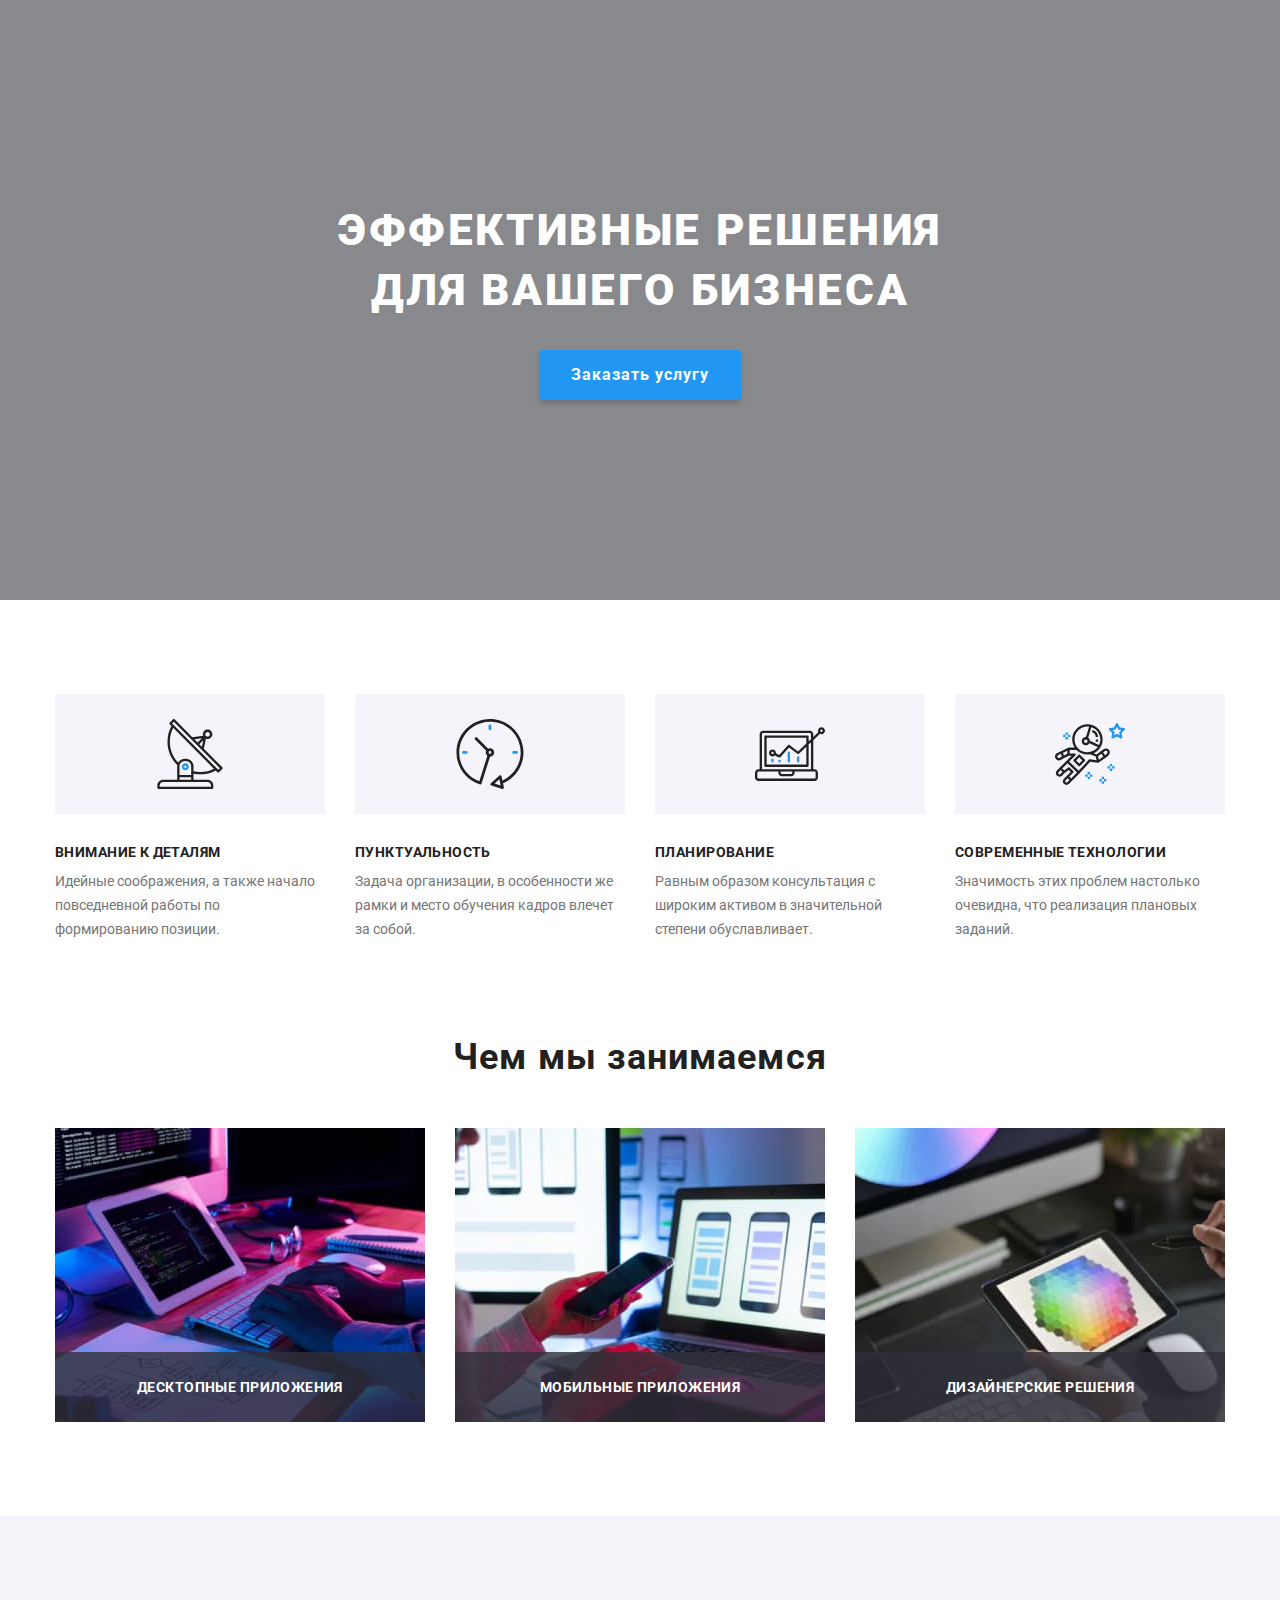
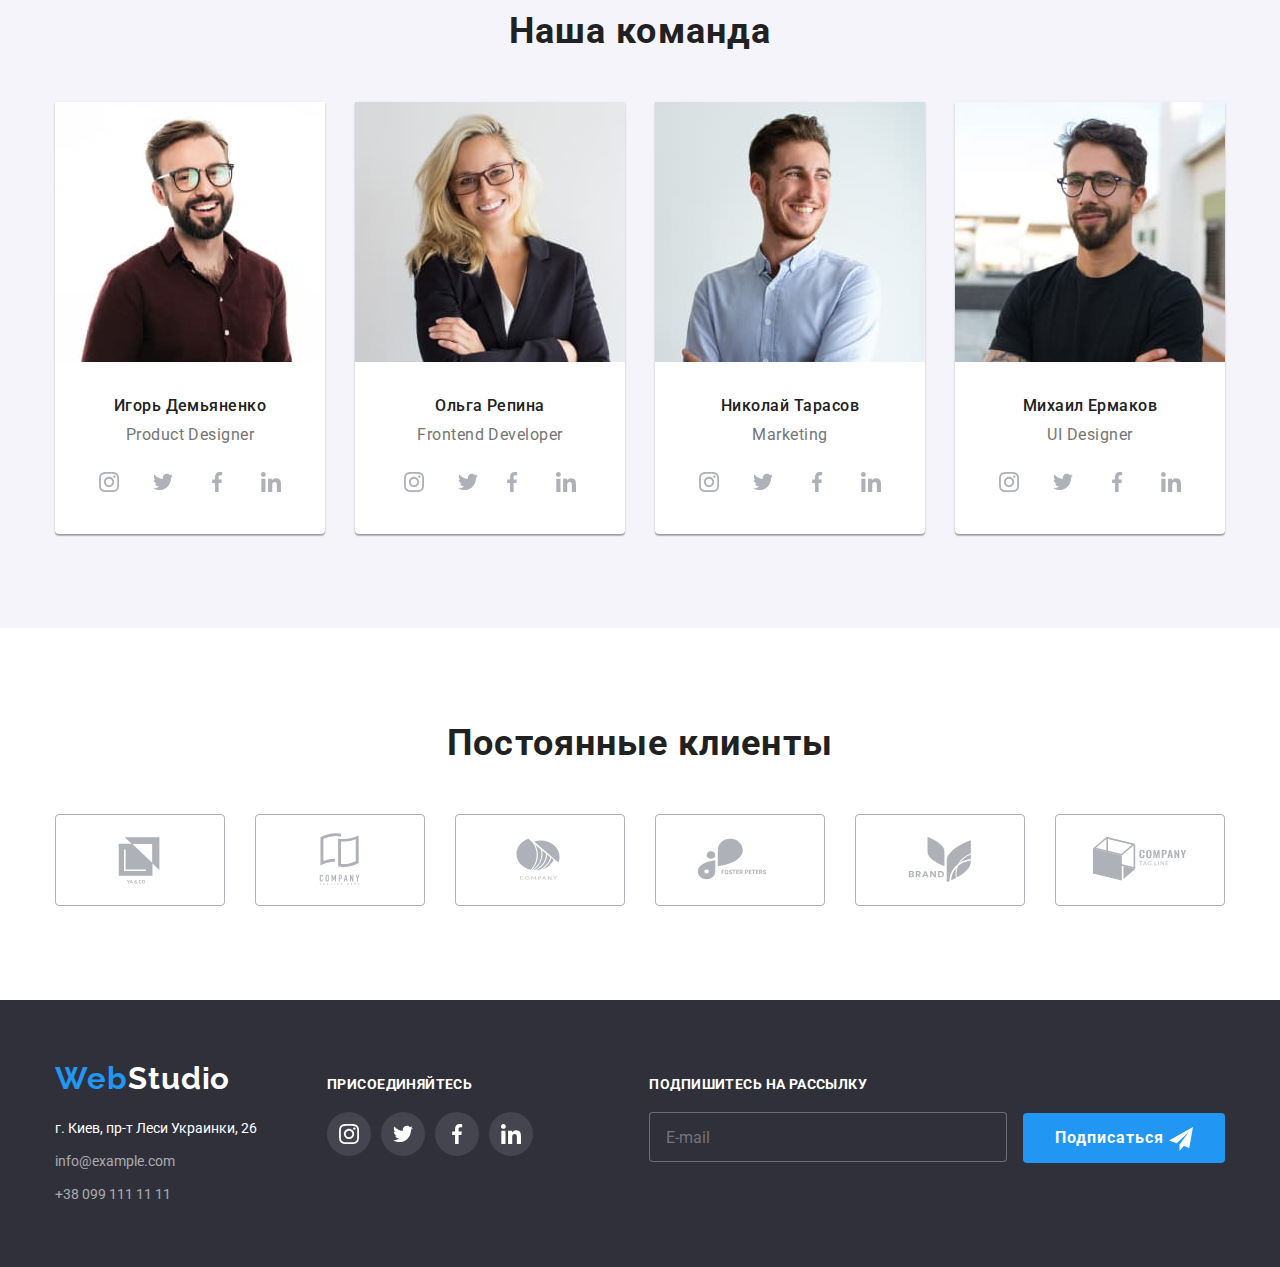
==== commit f6b91091: "ДЗ-8" ====
--- a/index.html
+++ b/index.html
@@ -115,17 +115,17 @@
                 
                 <ul class="work__list">
                     <li class="work__item">
-                        <img class="work__image" src="./images/box1.jpg" alt="Планшет на столе" width="370">
+                        <img class="work__image" srcset="./images/work-1-desc.jpg 1x, ./images/work-1-desc-2x.jpg 2x" src="./images/work-1-desc.jpg" alt="Планшет на столе" width="370">
                         <div class="work__label">Десктопные приложения</div>
                     </li>
                 
                     <li class="work__item">
-                        <img class="work__image" src="./images/box2.jpg" alt="Смартфон в руках" width="370">
+                        <img class="work__image" srcset="./images/work-2-desc.jpg 1x, ./images/work-2-desc-2x.jpg 2x" src="./images/work-2-desc.jpg" alt="Планшет на столе" width="370">
                         <div class="work__label">Мобильные приложения</div>
                     </li>
                 
                     <li class="work__item">
-                        <img class="work__image" src="./images/box3.jpg" alt="Графический планшет" width="370">
+                        <img class="work__image" srcset="./images/work-3-desc.jpg 1x, ./images/work-3-desc-2x.jpg 2x" src="./images/work-3-desc.jpg" alt="Планшет на столе" width="370">
                         <div class="work__label">Дизайнерские решения</div>
                     </li>
                 </ul>
@@ -139,7 +139,12 @@
                 
                 <ul class="team__list">
                     <li class="team__item">
-                        <img class="team__image" src="./images/img.jpg" alt="Фото Игоря Демьяненко" width="270">
+                        <picture>
+                            <source srcset="./images/team-1-desc.jpg 1x, ./images/team-1-desc-2x.jpg 2x" media="(min-width: 1200px)"/>
+                            <source srcset="./images/team-1-tab.jpg 1x, ./images/team-1-tab-2x.jpg 2x" media="(min-width: 768px)"/>
+                            <source srcset="./images/team-1.jpg 1x, ./images/team-1-2x.jpg 2x" media="(min-width: 480px)"/>
+                            <img class="team__image" src="./images/team-1.jpg" alt="Фото Игоря Демьяненко">
+                        </picture>
                         <div class="team__desc">
                             <h3 class="team__name">Игорь Демьяненко</h3>
                             <p class="team__position">Product Designer</p>
@@ -177,8 +182,12 @@
                     </li>
                 
                     <li class="team__item">
-                        <img class="team__image" src="./images/img(1).jpg" alt="Фото Ольги Репиной" width="270">
-                        <div class="team__desc">
+                        <picture>
+                            <source srcset="./images/team-2-desc.jpg 1x, ./images/team-2-desc-2x.jpg 2x" media="(min-width: 1200px)" />
+                            <source srcset="./images/team-2-tab.jpg 1x, ./images/team-2-tab-2x.jpg 2x" media="(min-width: 768px)" />
+                            <source srcset="./images/team-2.jpg 1x, ./images/team-2-2x.jpg 2x" media="(min-width: 480px)" />
+                            <img class="team__image" src="./images/team-2.jpg" alt="Фото Игоря Демьяненко">
+                        </picture>                        <div class="team__desc">
                             <h3 class="team__name">Ольга Репина</h3>
                             <p class="team__position">Frontend Developer</p>
                             <ul class="socialmedia__list">
@@ -215,8 +224,12 @@
                     </li>
                 
                     <li class="team__item">
-                        <img class="team__image" src="./images/img(2).jpg" alt="Фото Николая Тарасова" width="270">
-                        <div class="team__desc">
+                        <picture>
+                            <source srcset="./images/team-3-desc.jpg 1x, ./images/team-3-desc-2x.jpg 2x" media="(min-width: 1200px)" />
+                            <source srcset="./images/team-3-tab.jpg 1x, ./images/team-3-tab-2x.jpg 2x" media="(min-width: 768px)" />
+                            <source srcset="./images/team-3.jpg 1x, ./images/team-3-2x.jpg 2x" media="(min-width: 480px)" />
+                            <img class="team__image" src="./images/team-3.jpg" alt="Фото Игоря Демьяненко">
+                        </picture>                        <div class="team__desc">
                             <h3 class="team__name">Николай Тарасов</h3>
                             <p class="team__position">Marketing</p>
                             <ul class="socialmedia__list">
@@ -253,8 +266,12 @@
                     </li>
                 
                     <li class="team__item">
-                        <img class="team__image" src="./images/img(3).jpg" alt="Фото Михаила Ермакова" width="270">
-                        <div class="team__desc">
+                        <picture>
+                            <source srcset="./images/team-4-desc.jpg 1x, ./images/team-4-desc-2x.jpg 2x" media="(min-width: 1200px)" />
+                            <source srcset="./images/team-4-tab.jpg 1x, ./images/team-4-tab-2x.jpg 2x" media="(min-width: 768px)" />
+                            <source srcset="./images/team-4.jpg 1x, ./images/team-4-2x.jpg 2x" media="(min-width: 480px)" />
+                            <img class="team__image" src="./images/team-4.jpg" alt="Фото Игоря Демьяненко">
+                        </picture>                        <div class="team__desc">
                             <h3 class="team__name">Михаил Ермаков</h3>
                             <p class="team__position">UI Designer</p>
                             <ul class="socialmedia__list">
--- a/css/main.min.css
+++ b/css/main.min.css
@@ -1,2 +1,2 @@
-:root{--brand-color: #2196f3;--black-color: #212121;--grey-color: #757575;--white-color: #ffffff;--icon-color: #afb1b8}*,*::before,*::after{box-sizing:border-box}body{font-family:"Roboto", sans-serif;font-style:normal;color:var(--black-color)}ul{list-style-type:none;margin:0;padding:0}.link{font-style:normal;text-decoration:none;color:var(--black-color);transition:color 250ms cubic-bezier(0.4, 0, 0.2, 1)}.link:hover,.link:focus{color:var(--brand-color)}.container{margin:0 auto;padding:0 15px;width:320px}@media screen and (min-width: 480px){.container{width:480px}}@media screen and (min-width: 768px){.container{width:768px}}@media screen and (min-width: 1200px){.container{width:1200px}}.section{padding:60px 0}@media screen and (min-width: 1200px){.section{padding:94px 0}}.logo{font-family:Raleway;font-weight:bold;font-size:24px;line-height:1.192;text-decoration:none;letter-spacing:0.03em;color:var(--brand-color)}@media screen and (min-width: 1200px){.logo{font-size:31px}}.logo__span--color--black{color:var(--black-color)}.logo__span--color--white{color:var(--white-color)}.work__title,.team__title,.client__title{margin:0 auto 50px;font-weight:bold;font-size:24px;line-height:1.167;letter-spacing:0.03em;text-align:center}@media screen and (min-width: 480px){.work__title,.team__title,.client__title{font-size:28px}}@media screen and (min-width: 1200px){.work__title,.team__title,.client__title{font-size:36px}}.header{border-bottom:1px solid #eeeeee;padding:25px 0}.header__nav{margin:0;margin-left:93px}.header__container{display:flex;justify-content:space-between;align-items:center}.nav{display:flex}.nav__list{display:flex;align-items:center;padding:0}.nav__item:not(:last-child){margin-right:50px}.nav__link{font-weight:500;font-size:14px;line-height:1.143;letter-spacing:0.02em}.nav__link--current{display:block;position:relative;color:var(--brand-color)}.nav__link--current::after{display:inline-block;position:absolute;bottom:-32px;left:0;content:"";width:100%;background:#2196f3;border:2px solid;border-radius:2px}.contacts__list{display:flex}.contacts__item:not(:last-child){margin-right:50px}.contacts__icon{margin-right:10px;fill:var(--grey-color);transition:fill 250ms cubic-bezier(0.4, 0, 0.2, 1)}.contacts__icon.mail-icon{height:12px;width:16px}.contacts__icon.tell-icon{height:16px;width:10px}.contacts__link{display:flex;align-items:center;font-weight:500;font-size:14px;line-height:1.143;letter-spacing:0.02em;color:var(--grey-color)}.contacts__link:hover .contacts__icon,.contacts__link:focus .contacts__icon{fill:var(--brand-color)}.hero{background-color:#c4c4c4}@media screen and (min-width: 1200px){.hero{max-width:1600px;margin:0 auto}}.hero__container{padding-top:100px;padding-bottom:100px}@media screen and (min-width: 480px){.hero__container{padding-top:118px;padding-bottom:118px}}@media screen and (min-width: 1200px){.hero__container{padding-top:200px;padding-bottom:200px}}.hero__title{margin:0 auto 30px auto;text-transform:uppercase;text-align:center;font-weight:900;font-size:20px;line-height:1.364;letter-spacing:0.06em;color:var(--white-color)}@media screen and (min-width: 480px){.hero__title{font-size:26px}}@media screen and (min-width: 1200px){.hero__title{font-size:44px}}.hero__order-button{margin:0 auto}.order-button{display:block;padding:10px 32px;font-weight:bold;font-size:16px;line-height:1.875;letter-spacing:0.06em;color:var(--white-color);background-color:var(--brand-color);cursor:pointer;border:none;border-radius:4px;box-shadow:0px 4px 4px rgba(0,0,0,0.15)}.button-close{display:flex;justify-content:center;align-items:center;position:absolute;top:8px;right:8px;width:30px;height:30px;border:1px solid rgba(0,0,0,0.1);border-radius:50%;background-color:#fff;cursor:pointer}.button-close__icon{position:relative;height:100%;width:100%;fill:var(--black-color);transition:fill 250ms cubic-bezier(0.4, 0, 0.2, 1)}.button-close:hover .button-close__icon,.button-close:focus .button-close__icon{fill:var(--brand-color)}.send-button{padding:10px 56px;font-weight:bold;font-size:16px;line-height:1.875;letter-spacing:0.06em;color:var(--white-color);background-color:var(--brand-color);cursor:pointer;border:none;border-radius:4px;box-shadow:0px 4px 4px rgba(0,0,0,0.15)}.filters__button{padding:5px 20px;font-family:Roboto;font-style:normal;font-weight:500;font-size:16px;line-height:1.62;letter-spacing:0.03em;text-align:center;background-color:#f5f4fa;border:none;border-radius:4px;cursor:pointer;transition:background-color 250ms cubic-bezier(0.4, 0, 0.2, 1),color 250ms cubic-bezier(0.4, 0, 0.2, 1),box-shadow 250ms cubic-bezier(0.4, 0, 0.2, 1)}.filters__button:hover,.filters__button:focus{background-color:var(--brand-color);color:var(--white-color);box-shadow:0px 3px 1px rgba(0,0,0,0.1),0px 1px 2px rgba(0,0,0,0.08),0px 2px 2px rgba(0,0,0,0.12)}.subscribe-button{padding:10px 32px;font-weight:bold;font-size:16px;line-height:1.875;letter-spacing:0.06em;color:var(--white-color);background-color:var(--brand-color);cursor:pointer;border:none;border-radius:4px}.subscribe-button__icon{vertical-align:middle;width:24px;height:24px}.backdrop{position:fixed;top:0;left:0;width:100%;height:100%;opacity:1;visibility:visible;transition:opacity 250ms, visibility 250ms;background-color:rgba(0,0,0,0.2)}.backdrop.is-hidden{opacity:0;visibility:hidden;pointer-events:none}.modal{position:absolute;top:50%;left:50%;transform:translate(-50%, -50%);padding:40px;width:290px;box-shadow:0px 1px 3px rgba(0,0,0,0.12),0px 1px 1px rgba(0,0,0,0.14),0px 2px 1px rgba(0,0,0,0.2);border-radius:4px;background-color:#fff}@media screen and (min-width: 480px){.modal{width:450px}}@media screen and (min-width: 1200px){.modal{width:528px}}.modal__title{margin:0;margin-bottom:12px;font-weight:bold;font-size:16px;line-height:23px;text-align:center;letter-spacing:0.03em}@media screen and (min-width: 480px){.modal__title{font-size:20px}}.modal__label{position:relative;display:flex;flex-direction:column;margin-bottom:10px;font-size:12px;line-height:1.667;letter-spacing:0.01em;color:var(--grey-color)}.modal__icon{position:absolute;bottom:9px;left:12px;width:18px;height:18px;fill:#212121;transition:fill 250ms cubic-bezier(0.4, 0, 0.2, 1)}.modal__send-button{margin-top:30px}.modal__input{margin-top:4px;padding:11px 12px 11px 42px;border:1px solid rgba(33,33,33,0.2);border-radius:4px;cursor:pointer;transition:border 250ms cubic-bezier(0.4, 0, 0.2, 1)}.modal__input:hover,.modal__input:focus{border:1px solid var(--brand-color);outline:none}.modal__input:hover ~ .modal__icon,.modal__input:focus ~ .modal__icon{fill:var(--brand-color)}.modal__textarea{margin-top:4px;padding:12px 16px;font-size:14px;line-height:1.143;letter-spacing:0.01em;border:1px solid rgba(33,33,33,0.2);border-radius:4px;resize:none;cursor:pointer;transition:border 250ms cubic-bezier(0.4, 0, 0.2, 1)}.modal__textarea:hover,.modal__textarea:focus{border:1px solid var(--brand-color);outline:none}.modal__textarea::placeholder{font-size:14px;line-height:1.143;letter-spacing:0.01em;color:rgba(117,117,117,0.5)}.modal-agree{display:flex;flex-direction:column;align-items:center;margin-top:20px}.modal-agree__label{font-size:12px;line-height:1.714;letter-spacing:0.03em;color:var(--grey-color)}@media screen and (min-width: 1200px){.modal-agree__label{font-size:14px}}.modal-agree__conditions{color:var(--brand-color)}.modal-agree__icon{display:inline-block;vertical-align:text-top;width:16px;height:15px;border:2px solid var(--black-color);border-radius:2px}.modal-agree__checkbox{appearance:none;position:absolute}.modal-agree__checkbox:focus+.modal-agree__icon{border-color:var(--brand-color)}.modal-agree__checkbox:checked+.modal-agree__icon{border-color:transparent;background-color:var(--brand-color);background-image:url("../images/icon-check.svg");background-size:contain;background-origin:border-box}@media screen and (min-width: 768px){.quality__list{display:flex;flex-wrap:wrap;margin-left:-30px}}@media screen and (min-width: 1200px){.quality__list{flex-wrap:nowrap;justify-content:space-between}}.quality__item{margin-bottom:30px}@media screen and (min-width: 768px){.quality__item{flex-basis:calc((100% - 60px) / 2);margin-left:30px}}@media screen and (min-width: 1200px){.quality__item{margin-bottom:0}}@media screen and (max-width: 767px){.quality__item:last-child{margin-bottom:0}}@media screen and (min-width: 768px) and (max-width: 1199px){.quality__item:nth-last-child(-n+2){margin-bottom:0}}.quality__title{margin:0 0 10px 0;font-weight:bold;font-size:14px;line-height:1.143;letter-spacing:0.03em;text-transform:uppercase;text-align:center}@media screen and (min-width: 768px){.quality__title{text-align:start}}.quality__desc{margin:0;font-size:14px;line-height:1.714;letter-spacing:0.03;color:var(--grey-color)}.quality__icon{display:flex;justify-content:center;align-items:center;margin-bottom:30px;height:120px;background-color:#f5f4fa}.work{display:none;padding-top:0}@media screen and (min-width: 1200px){.work{display:flex}}.work__list{display:flex;justify-content:space-between}.work__item{position:relative}.work__image{display:block}.work__label{position:absolute;bottom:0;padding:27px 0;width:100%;height:70px;font-weight:bold;font-size:14px;line-height:1.143;letter-spacing:0.03em;text-align:center;text-transform:uppercase;color:var(--white-color);background-color:rgba(47,48,58,0.8)}.team{background-color:#f5f4fa}@media screen and (min-width: 768px){.team__list{display:flex;flex-wrap:wrap;margin-left:-30px}}@media screen and (min-width: 1200px){.team__list{flex-wrap:nowrap;justify-content:space-between}}.team__item{margin-bottom:30px;width:290px;background-color:var(--white-color);box-shadow:0px 1px 3px rgba(0,0,0,0.12),0px 1px 1px rgba(0,0,0,0.14),0px 2px 1px rgba(0,0,0,0.2);border-radius:0px 0px 4px 4px}@media screen and (min-width: 480px){.team__item{width:450px}}@media screen and (min-width: 768px){.team__item{flex-basis:calc((100% - 60px) / 2);margin-left:30px}}@media screen and (min-width: 1200px){.team__item{margin-bottom:0}}@media screen and (max-width: 767px){.team__item:last-child{margin-bottom:0}}@media screen and (min-width: 768px) and (max-width: 1199px){.team__item:nth-last-child(-n+2){margin-bottom:0}}.team__image{width:100%}.team__desc{padding:30px 0 24px 0;text-align:center}@media screen and (min-width: 1200px){.team__desc{padding-bottom:30px}}.team__name{margin:0;font-weight:500;font-size:16px;line-height:1.188;letter-spacing:0.03em}.team__position{margin:10px 0 16px 0;font-size:16px;line-height:1.188;letter-spacing:0.03em;color:var(--grey-color)}.socialmedia__list{display:flex;justify-content:center}.socialmedia__item:not(:last-child){margin-right:10px}.socialmedia__icon{height:20px;width:20px;fill:currentColor}.socialmedia__link{display:flex;justify-content:center;align-items:center;width:44px;height:44px;border-radius:50%;transition:background-color 250ms cubic-bezier(0.4, 0, 0.2, 1),color 250ms cubic-bezier(0.4, 0, 0.2, 1)}.socialmedia__link:hover,.socialmedia__link:focus{background-color:var(--brand-color);color:var(--white-color);border-radius:50%}.socialmedia__link--color--grey{color:var(--icon-color)}.socialmedia__link--color--white{color:var(--white-color)}.socialmedia__link--backcolor--grey{background-color:rgba(255,255,255,0.1)}@media screen and (min-width: 480px){.client__list{display:flex;flex-wrap:wrap;margin-left:-30px}}@media screen and (min-width: 1200px){.client__list{flex-wrap:nowrap}}.client__item{margin-bottom:30px}@media screen and (min-width: 480px){.client__item{flex-basis:calc((100% - 60px) / 2);margin-left:30px}}@media screen and (min-width: 768px){.client__item{flex-basis:calc((100% - 90px) / 3)}}@media screen and (min-width: 1200px){.client__item{width:170px;margin-bottom:0}}@media screen and (max-width: 479px){.client__item:last-child{margin-bottom:0}}@media screen and (min-width: 480px) and (max-width: 767px){.client__item:nth-last-child(-n+2){margin-bottom:0}}@media screen and (min-width: 768px) and (max-width: 1199px){.client__item:nth-last-child(-n+3){margin-bottom:0}}.client__link{display:flex;justify-content:center;align-items:center;padding:15px 32px;border:1px solid;border-radius:4px;color:var(--icon-color)}.client__icon{width:106px;height:60px;fill:currentColor}.filters__list{display:flex;flex-wrap:wrap;margin:0 auto 40px}@media screen and (min-width: 768px){.filters__list{justify-content:center;margin-bottom:30px}}@media screen and (min-width: 768px){.filters__list{margin-bottom:50px}}@media screen and (min-width: 768px){.filters__item{margin-bottom:0}}.filters__item:not(:last-child){margin-right:8px}@media screen and (max-width: 767px){.filters__item:not(:nth-last-child(-n+2)){margin-bottom:15px}}@media screen and (min-width: 768px){.portfolio__list{display:flex;flex-wrap:wrap;margin-left:-30px}}.portfolio__item{width:290px;margin-bottom:30px}@media screen and (min-width: 480px){.portfolio__item{width:450px}}@media screen and (min-width: 768px){.portfolio__item{flex-basis:calc((100% - 60px) / 2);margin-left:30px}}@media screen and (min-width: 1200px){.portfolio__item{flex-basis:calc((100% - 90px) / 3)}}@media screen and (max-width: 1199px){.portfolio__item:last-child{margin-bottom:0}}@media screen and (min-width: 1200px){.portfolio__item:nth-last-child(-n+3){margin-bottom:0}}.portfolio__article{height:100%}.portfolio__thumb{position:relative;overflow:hidden}.portfolio__image{display:block;width:100%}.portfolio__box{flex-grow:1;padding:20px 24px;border:1px solid #eeeeee;border-top:none}.portfolio__title{margin:0;margin-bottom:4px;font-weight:bold;font-size:18px;line-height:2;letter-spacing:0.06em;color:var(--black-color)}.portfolio__text{margin:0;font-size:16px;line-height:1.875;letter-spacing:0.03em;color:var(--grey-color)}.portfolio__desc{position:absolute;top:0;left:0;transform:translateY(100%);width:100%;height:100%;margin:0;padding:63px 24px;font-size:18px;line-height:1.556;letter-spacing:0.03em;color:var(--white-color);background-color:rgba(33,150,243,0.9);transition:transform 250ms cubic-bezier(0.4, 0, 0.2, 1)}.portfolio__link{display:flex;flex-direction:column;height:100%;transition:box-shadow 250ms cubic-bezier(0.4, 0, 0.2, 1)}.portfolio__link:hover,.portfolio__link:focus{box-shadow:0px 1px 1px rgba(0,0,0,0.12),0px 4px 4px rgba(0,0,0,0.06),1px 4px 6px rgba(0,0,0,0.16)}.portfolio__link:hover .portfolio__desc,.portfolio__link:focus .portfolio__desc{transform:translateY(0)}.footer{background-color:#2f303a;padding:60px 0}.footer__logo{display:inline-block;margin-bottom:20px}@media screen and (min-width: 1200px){.footer__container{display:flex;justify-content:space-between;align-items:baseline}}.footer__box{margin-bottom:60px}@media screen and (min-width: 768px){.footer__box{display:flex;justify-content:space-between;align-items:baseline;margin:0 74px 60px 61px}}@media screen and (min-width: 1200px){.footer__box{margin:0}}.footer__address{margin-bottom:60px;text-align:center}@media screen and (min-width: 768px){.footer__address{margin-bottom:0}}@media screen and (min-width: 1200px){.footer__address{text-align:start}}.address__item{color:rgba(255,255,255,0.6)}.address__item:not(:last-child){margin-bottom:9px}.address__item:nth-child(1){color:var(--white-color)}.address__link{font-size:14px;line-height:1.714;color:inherit}.join{margin-bottom:60px;text-align:center}@media screen and (min-width: 1200px){.join{margin-left:70px;text-align:start}}.join__title{margin:0 0 20px 0;font-weight:bold;font-size:14px;line-height:1.143;letter-spacing:0.03em;text-transform:uppercase;color:var(--white-color)}@media screen and (min-width: 768px){.join{margin-bottom:0}}.subscribe{text-align:center}@media screen and (min-width: 1200px){.subscribe{text-align:start}}.subscribe__title{margin:0 0 20px 0;font-weight:bold;font-size:14px;line-height:1.143;letter-spacing:0.03em;text-transform:uppercase;color:var(--white-color)}.subscribe__input{padding:15px 16px;margin-bottom:20px;height:50px;width:100%;color:var(--white-color);border:1px solid rgba(255,255,255,0.3);border-radius:4px;background-color:#2f303a}@media screen and (min-width: 768px){.subscribe__input{width:450px}}@media screen and (min-width: 1200px){.subscribe__input{width:358px;margin-bottom:0;margin-right:12px}}@media screen and (min-width: 768px){.subscribe__botton{display:block;margin:0 auto}}@media screen and (min-width: 1200px){.subscribe__botton{display:inline}}
+:root{--brand-color: #2196f3;--black-color: #212121;--grey-color: #757575;--white-color: #ffffff;--icon-color: #afb1b8}*,*::before,*::after{box-sizing:border-box}body{font-family:"Roboto", sans-serif;font-style:normal;color:var(--black-color)}ul{list-style-type:none;margin:0;padding:0}.link{font-style:normal;text-decoration:none;color:var(--black-color);transition:color 250ms cubic-bezier(0.4, 0, 0.2, 1)}.link:hover,.link:focus{color:var(--brand-color)}.container{margin:0 auto;padding:0 15px;width:100%}@media screen and (min-width: 480px){.container{width:480px}}@media screen and (min-width: 768px){.container{width:768px}}@media screen and (min-width: 1200px){.container{width:1200px}}.section{padding:60px 0}@media screen and (min-width: 1200px){.section{padding:94px 0}}.logo{font-family:Raleway;font-weight:bold;font-size:24px;line-height:1.192;text-decoration:none;letter-spacing:0.03em;color:var(--brand-color)}@media screen and (min-width: 1200px){.logo{font-size:31px}}.logo__span--color--black{color:var(--black-color)}.logo__span--color--white{color:var(--white-color)}.work__title,.team__title,.client__title{margin:0 auto 30px;font-weight:bold;font-size:24px;line-height:1.167;letter-spacing:0.03em;text-align:center}@media screen and (min-width: 480px){.work__title,.team__title,.client__title{font-size:28px}}@media screen and (min-width: 1200px){.work__title,.team__title,.client__title{margin-bottom:50px;font-size:36px}}.header{border-bottom:1px solid #eeeeee;padding:25px 0}.header__nav{margin:0;margin-left:93px}.header__container{display:flex;justify-content:space-between;align-items:center}.nav{display:flex}.nav__list{display:flex;align-items:center;padding:0}.nav__item:not(:last-child){margin-right:50px}.nav__link{font-weight:500;font-size:14px;line-height:1.143;letter-spacing:0.02em}.nav__link--current{display:block;position:relative;color:var(--brand-color)}.nav__link--current::after{display:inline-block;position:absolute;bottom:-32px;left:0;content:"";width:100%;background:#2196f3;border:2px solid;border-radius:2px}.contacts__list{display:flex}.contacts__item:not(:last-child){margin-right:50px}.contacts__icon{margin-right:10px;fill:var(--grey-color);transition:fill 250ms cubic-bezier(0.4, 0, 0.2, 1)}.contacts__icon.mail-icon{height:12px;width:16px}.contacts__icon.tell-icon{height:16px;width:10px}.contacts__link{display:flex;align-items:center;font-weight:500;font-size:14px;line-height:1.143;letter-spacing:0.02em;color:var(--grey-color)}.contacts__link:hover .contacts__icon,.contacts__link:focus .contacts__icon{fill:var(--brand-color)}.hero{background-color:#c4c4c4;background-image:linear-gradient(to right, rgba(47,48,58,0.4), rgba(47,48,58,0.4)),url(".../images/hero.jpg")}@media screen and (min-width: 1200px){.hero{max-width:1600px;margin:0 auto}}.hero__container{padding-top:100px;padding-bottom:100px}@media screen and (min-width: 480px){.hero__container{padding-top:118px;padding-bottom:118px}}@media screen and (min-width: 1200px){.hero__container{padding-top:200px;padding-bottom:200px}}.hero__title{margin:0 auto 30px auto;text-transform:uppercase;text-align:center;font-weight:900;font-size:20px;line-height:1.364;letter-spacing:0.06em;color:var(--white-color)}@media screen and (min-width: 480px){.hero__title{font-size:26px}}@media screen and (min-width: 1200px){.hero__title{font-size:44px}}.hero__order-button{margin:0 auto}.order-button{display:block;padding:10px 32px;font-weight:bold;font-size:16px;line-height:1.875;letter-spacing:0.06em;color:var(--white-color);background-color:var(--brand-color);cursor:pointer;border:none;border-radius:4px;box-shadow:0px 4px 4px rgba(0,0,0,0.15)}.button-close{display:flex;justify-content:center;align-items:center;position:absolute;top:8px;right:8px;width:30px;height:30px;border:1px solid rgba(0,0,0,0.1);border-radius:50%;background-color:#fff;cursor:pointer}.button-close__icon{position:relative;height:100%;width:100%;fill:var(--black-color);transition:fill 250ms cubic-bezier(0.4, 0, 0.2, 1)}.button-close:hover .button-close__icon,.button-close:focus .button-close__icon{fill:var(--brand-color)}.send-button{padding:10px 56px;font-weight:bold;font-size:16px;line-height:1.875;letter-spacing:0.06em;color:var(--white-color);background-color:var(--brand-color);cursor:pointer;border:none;border-radius:4px;box-shadow:0px 4px 4px rgba(0,0,0,0.15)}.filters__button{padding:5px 20px;font-family:Roboto;font-style:normal;font-weight:500;font-size:16px;line-height:1.62;letter-spacing:0.03em;text-align:center;background-color:#f5f4fa;border:none;border-radius:4px;cursor:pointer;transition:background-color 250ms cubic-bezier(0.4, 0, 0.2, 1),color 250ms cubic-bezier(0.4, 0, 0.2, 1),box-shadow 250ms cubic-bezier(0.4, 0, 0.2, 1)}.filters__button:hover,.filters__button:focus{background-color:var(--brand-color);color:var(--white-color);box-shadow:0px 3px 1px rgba(0,0,0,0.1),0px 1px 2px rgba(0,0,0,0.08),0px 2px 2px rgba(0,0,0,0.12)}.subscribe-button{padding:10px 32px;font-weight:bold;font-size:16px;line-height:1.875;letter-spacing:0.06em;color:var(--white-color);background-color:var(--brand-color);cursor:pointer;border:none;border-radius:4px}.subscribe-button__icon{vertical-align:middle;width:24px;height:24px}.backdrop{position:fixed;top:0;left:0;width:100%;height:100%;opacity:1;visibility:visible;transition:opacity 250ms, visibility 250ms;background-color:rgba(0,0,0,0.2)}.backdrop.is-hidden{opacity:0;visibility:hidden;pointer-events:none}.modal{position:absolute;top:50%;left:50%;transform:translate(-50%, -50%);padding:40px;width:290px;box-shadow:0px 1px 3px rgba(0,0,0,0.12),0px 1px 1px rgba(0,0,0,0.14),0px 2px 1px rgba(0,0,0,0.2);border-radius:4px;background-color:#fff}@media screen and (min-width: 480px){.modal{width:450px}}@media screen and (min-width: 1200px){.modal{width:528px}}.modal__title{margin:0;margin-bottom:12px;font-weight:bold;font-size:16px;line-height:23px;text-align:center;letter-spacing:0.03em}@media screen and (min-width: 480px){.modal__title{font-size:20px}}.modal__label{position:relative;display:flex;flex-direction:column;margin-bottom:10px;font-size:12px;line-height:1.667;letter-spacing:0.01em;color:var(--grey-color)}.modal__icon{position:absolute;bottom:9px;left:12px;width:18px;height:18px;fill:#212121;transition:fill 250ms cubic-bezier(0.4, 0, 0.2, 1)}.modal__send-button{margin-top:30px}.modal__input{margin-top:4px;padding:11px 12px 11px 42px;border:1px solid rgba(33,33,33,0.2);border-radius:4px;cursor:pointer;transition:border 250ms cubic-bezier(0.4, 0, 0.2, 1)}.modal__input:hover,.modal__input:focus{border:1px solid var(--brand-color);outline:none}.modal__input:hover ~ .modal__icon,.modal__input:focus ~ .modal__icon{fill:var(--brand-color)}.modal__textarea{margin-top:4px;padding:12px 16px;font-size:14px;line-height:1.143;letter-spacing:0.01em;border:1px solid rgba(33,33,33,0.2);border-radius:4px;resize:none;cursor:pointer;transition:border 250ms cubic-bezier(0.4, 0, 0.2, 1)}.modal__textarea:hover,.modal__textarea:focus{border:1px solid var(--brand-color);outline:none}.modal__textarea::placeholder{font-size:14px;line-height:1.143;letter-spacing:0.01em;color:rgba(117,117,117,0.5)}.modal-agree{display:flex;flex-direction:column;align-items:center;margin-top:20px}.modal-agree__label{font-size:12px;line-height:1.714;letter-spacing:0.03em;color:var(--grey-color)}@media screen and (min-width: 1200px){.modal-agree__label{font-size:14px}}.modal-agree__conditions{color:var(--brand-color)}.modal-agree__icon{display:inline-block;vertical-align:text-top;width:16px;height:15px;border:2px solid var(--black-color);border-radius:2px}.modal-agree__checkbox{appearance:none;position:absolute}.modal-agree__checkbox:focus+.modal-agree__icon{border-color:var(--brand-color)}.modal-agree__checkbox:checked+.modal-agree__icon{border-color:transparent;background-color:var(--brand-color);background-image:url("../images/icon-check.svg");background-size:contain;background-origin:border-box}.quality__list{margin-bottom:-30px}@media screen and (min-width: 768px){.quality__list{display:flex;flex-wrap:wrap;margin-left:-30px}}.quality__item{margin-bottom:30px}@media screen and (min-width: 768px){.quality__item{flex-basis:calc((100% - 60px) / 2);margin-left:30px}}@media screen and (min-width: 1200px){.quality__item{flex-basis:calc((100% - 120px) / 4)}}.quality__title{margin:0 0 10px 0;font-weight:bold;font-size:14px;line-height:1.143;letter-spacing:0.03em;text-transform:uppercase;text-align:center}@media screen and (min-width: 768px){.quality__title{text-align:start}}.quality__desc{margin:0;font-size:14px;line-height:1.714;letter-spacing:0.03;color:var(--grey-color)}.quality__icon{display:flex;justify-content:center;align-items:center;margin-bottom:30px;height:120px;background-color:#f5f4fa}.work{display:none;padding-top:0}@media screen and (min-width: 1200px){.work{display:flex}}.work__list{display:flex;justify-content:space-between}.work__item{position:relative}.work__image{display:block}.work__label{position:absolute;bottom:0;padding:27px 0;width:100%;height:70px;font-weight:bold;font-size:14px;line-height:1.143;letter-spacing:0.03em;text-align:center;text-transform:uppercase;color:var(--white-color);background-color:rgba(47,48,58,0.8)}.team{background-color:#f5f4fa}.team__list{margin-bottom:-30px}@media screen and (min-width: 768px){.team__list{display:flex;flex-wrap:wrap;margin-left:-30px}}.team__item{margin-bottom:30px;width:100%;background-color:var(--white-color);box-shadow:0px 1px 3px rgba(0,0,0,0.12),0px 1px 1px rgba(0,0,0,0.14),0px 2px 1px rgba(0,0,0,0.2);border-radius:0px 0px 4px 4px}@media screen and (min-width: 480px){.team__item{width:450px}}@media screen and (min-width: 768px){.team__item{flex-basis:calc((100% - 60px) / 2);margin-left:30px}}@media screen and (min-width: 1200px){.team__item{flex-basis:calc((100% - 120px) / 4)}}.team__image{width:100%}.team__desc{padding:30px 0 24px 0;text-align:center}@media screen and (min-width: 1200px){.team__desc{padding-bottom:30px}}.team__name{margin:0;font-weight:500;font-size:16px;line-height:1.188;letter-spacing:0.03em}.team__position{margin:10px 0 16px 0;font-size:16px;line-height:1.188;letter-spacing:0.03em;color:var(--grey-color)}.socialmedia__list{display:flex;justify-content:center}.socialmedia__item:not(:last-child){margin-right:10px}.socialmedia__icon{height:20px;width:20px;fill:currentColor}.socialmedia__link{display:flex;justify-content:center;align-items:center;width:44px;height:44px;border-radius:50%;transition:background-color 250ms cubic-bezier(0.4, 0, 0.2, 1),color 250ms cubic-bezier(0.4, 0, 0.2, 1)}.socialmedia__link:hover,.socialmedia__link:focus{background-color:var(--brand-color);color:var(--white-color);border-radius:50%}.socialmedia__link--color--grey{color:var(--icon-color)}.socialmedia__link--color--white{color:var(--white-color)}.socialmedia__link--backcolor--grey{background-color:rgba(255,255,255,0.1)}.client__list{margin-bottom:-30px}@media screen and (min-width: 480px){.client__list{display:flex;flex-wrap:wrap;margin-left:-30px}}.client__item{margin-bottom:30px}@media screen and (min-width: 480px){.client__item{flex-basis:calc((100% - 60px) / 2);margin-left:30px}}@media screen and (min-width: 768px){.client__item{flex-basis:calc((100% - 90px) / 3)}}@media screen and (min-width: 1200px){.client__item{flex-basis:calc((100% - 180px) / 6)}}.client__link{display:flex;justify-content:center;align-items:center;padding:15px 30px;border:1px solid;border-radius:4px;color:var(--icon-color)}.client__icon{width:106px;height:60px;fill:currentColor}.filters__list{display:flex;flex-wrap:wrap;margin:0 auto 40px}@media screen and (min-width: 768px){.filters__list{justify-content:center;margin-bottom:30px}}@media screen and (min-width: 768px){.filters__list{margin-bottom:50px}}@media screen and (min-width: 768px){.filters__item{margin-bottom:0}}.filters__item:not(:last-child){margin-right:8px}@media screen and (max-width: 767px){.filters__item:not(:nth-last-child(-n+2)){margin-bottom:15px}}.portfolio__list{margin-bottom:-30px}@media screen and (min-width: 768px){.portfolio__list{display:flex;flex-wrap:wrap;margin-left:-30px}}.portfolio__item{width:100%;margin-bottom:30px}@media screen and (min-width: 480px){.portfolio__item{width:450px}}@media screen and (min-width: 768px){.portfolio__item{flex-basis:calc((100% - 60px) / 2);margin-left:30px}}@media screen and (min-width: 1200px){.portfolio__item{flex-basis:calc((100% - 90px) / 3)}}.portfolio__article{height:100%}.portfolio__thumb{position:relative;overflow:hidden}.portfolio__image{display:block;width:100%}.portfolio__box{flex-grow:1;padding:20px 24px;border:1px solid #eeeeee;border-top:none}.portfolio__title{margin:0;margin-bottom:4px;font-weight:bold;font-size:18px;line-height:2;letter-spacing:0.06em;color:var(--black-color)}.portfolio__text{margin:0;font-size:16px;line-height:1.875;letter-spacing:0.03em;color:var(--grey-color)}.portfolio__desc{position:absolute;top:0;left:0;transform:translateY(100%);width:100%;height:100%;margin:0;padding:63px 24px;font-size:18px;line-height:1.556;letter-spacing:0.03em;color:var(--white-color);background-color:rgba(33,150,243,0.9);transition:transform 250ms cubic-bezier(0.4, 0, 0.2, 1)}.portfolio__link{display:flex;flex-direction:column;height:100%;transition:box-shadow 250ms cubic-bezier(0.4, 0, 0.2, 1)}.portfolio__link:hover,.portfolio__link:focus{box-shadow:0px 1px 1px rgba(0,0,0,0.12),0px 4px 4px rgba(0,0,0,0.06),1px 4px 6px rgba(0,0,0,0.16)}.portfolio__link:hover .portfolio__desc,.portfolio__link:focus .portfolio__desc{transform:translateY(0)}.footer{background-color:#2f303a;padding:60px 0}.footer__logo{display:inline-block;margin-bottom:20px}@media screen and (min-width: 1200px){.footer__container{display:flex;justify-content:space-between;align-items:baseline}}.footer__box{margin-bottom:60px}@media screen and (min-width: 768px){.footer__box{display:flex;justify-content:space-between;align-items:baseline;margin:0 74px 60px 61px}}@media screen and (min-width: 1200px){.footer__box{margin:0}}.footer__address{margin-bottom:60px;text-align:center}@media screen and (min-width: 768px){.footer__address{margin-bottom:0}}@media screen and (min-width: 1200px){.footer__address{text-align:start}}.address__item{color:rgba(255,255,255,0.6)}.address__item:not(:last-child){margin-bottom:9px}.address__item:nth-child(1){color:var(--white-color)}.address__link{font-size:14px;line-height:1.714;color:inherit}.join{margin-bottom:60px;text-align:center}@media screen and (min-width: 1200px){.join{margin-left:70px;text-align:start}}.join__title{margin:0 0 20px 0;font-weight:bold;font-size:14px;line-height:1.143;letter-spacing:0.03em;text-transform:uppercase;color:var(--white-color)}@media screen and (min-width: 768px){.join{margin-bottom:0}}.subscribe{text-align:center}@media screen and (min-width: 1200px){.subscribe{text-align:start}}.subscribe__title{margin:0 0 20px 0;font-weight:bold;font-size:14px;line-height:1.143;letter-spacing:0.03em;text-transform:uppercase;color:var(--white-color)}.subscribe__input{padding:15px 16px;margin-bottom:20px;height:50px;width:100%;color:var(--white-color);border:1px solid rgba(255,255,255,0.3);border-radius:4px;background-color:#2f303a}@media screen and (min-width: 768px){.subscribe__input{width:450px}}@media screen and (min-width: 1200px){.subscribe__input{width:358px;margin-bottom:0;margin-right:12px}}@media screen and (min-width: 768px){.subscribe__botton{display:block;margin:0 auto}}@media screen and (min-width: 1200px){.subscribe__botton{display:inline}}
 /*# sourceMappingURL=main.min.css.map */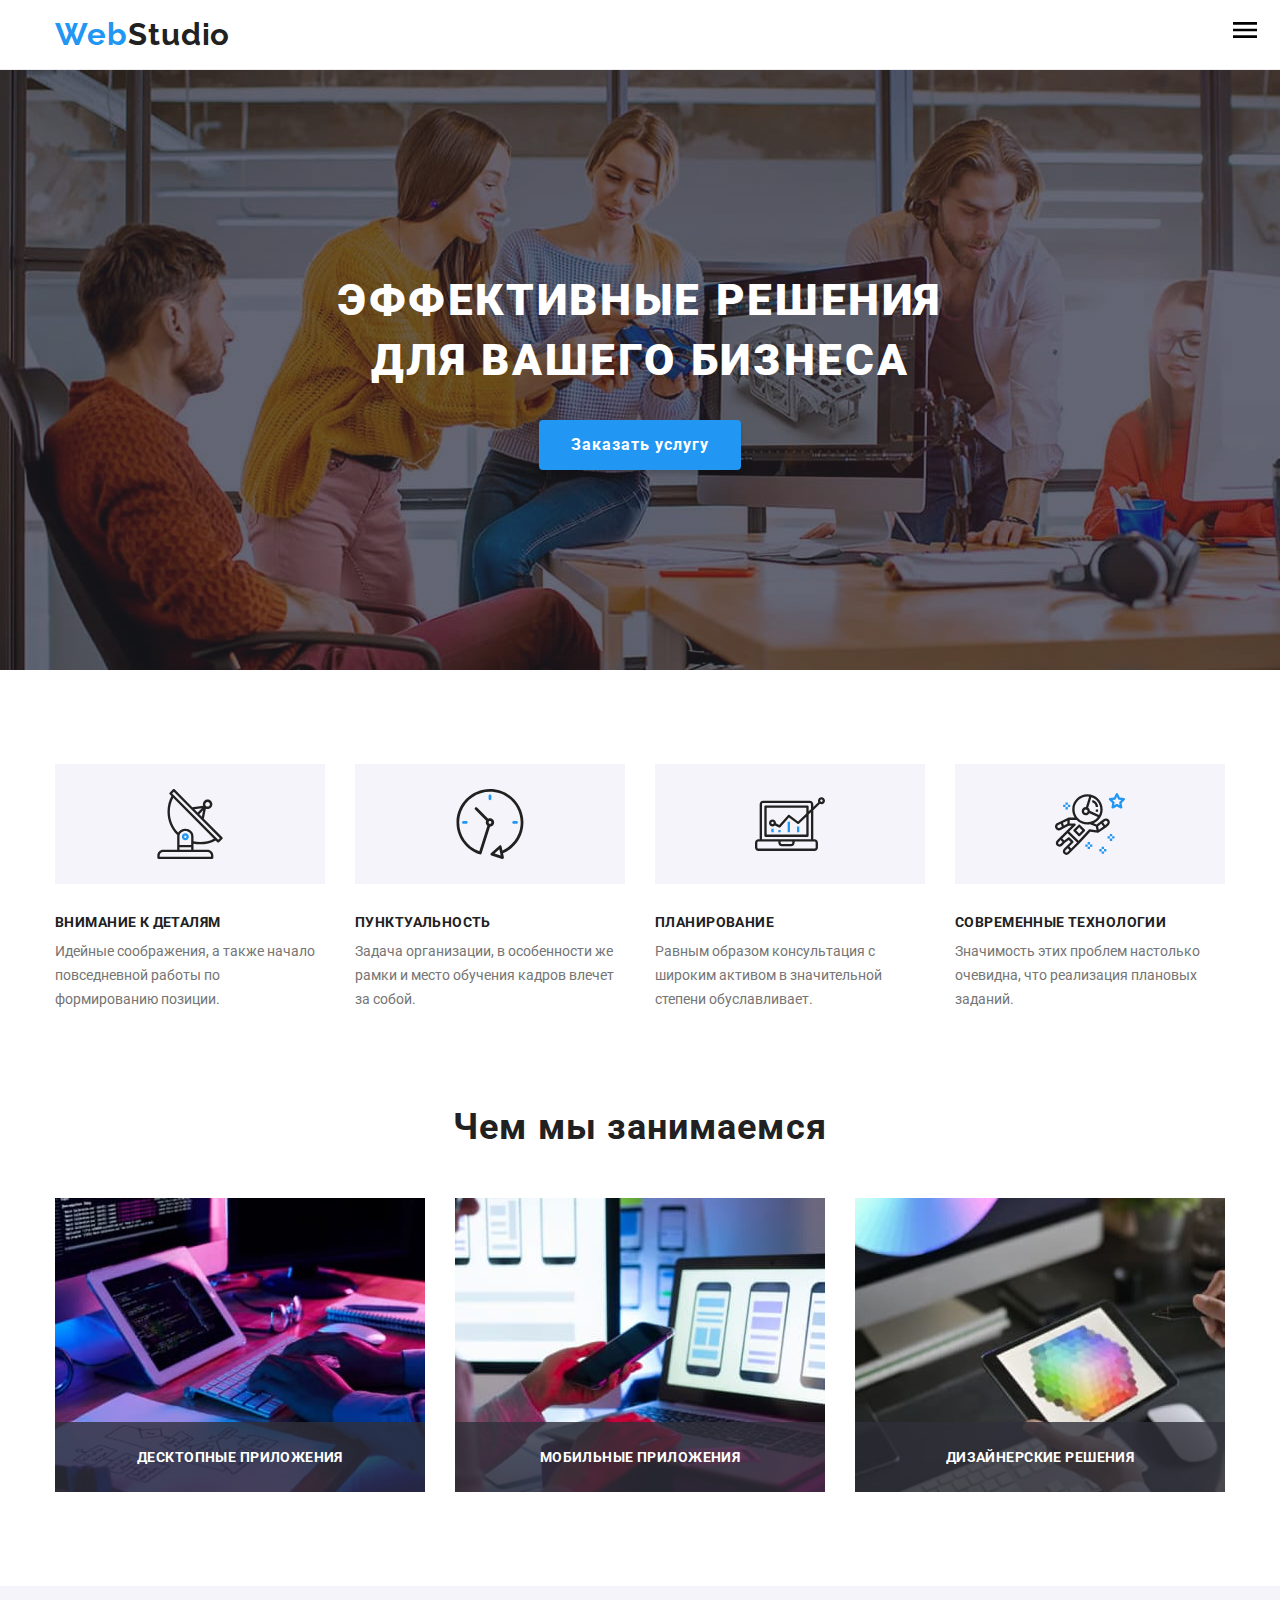
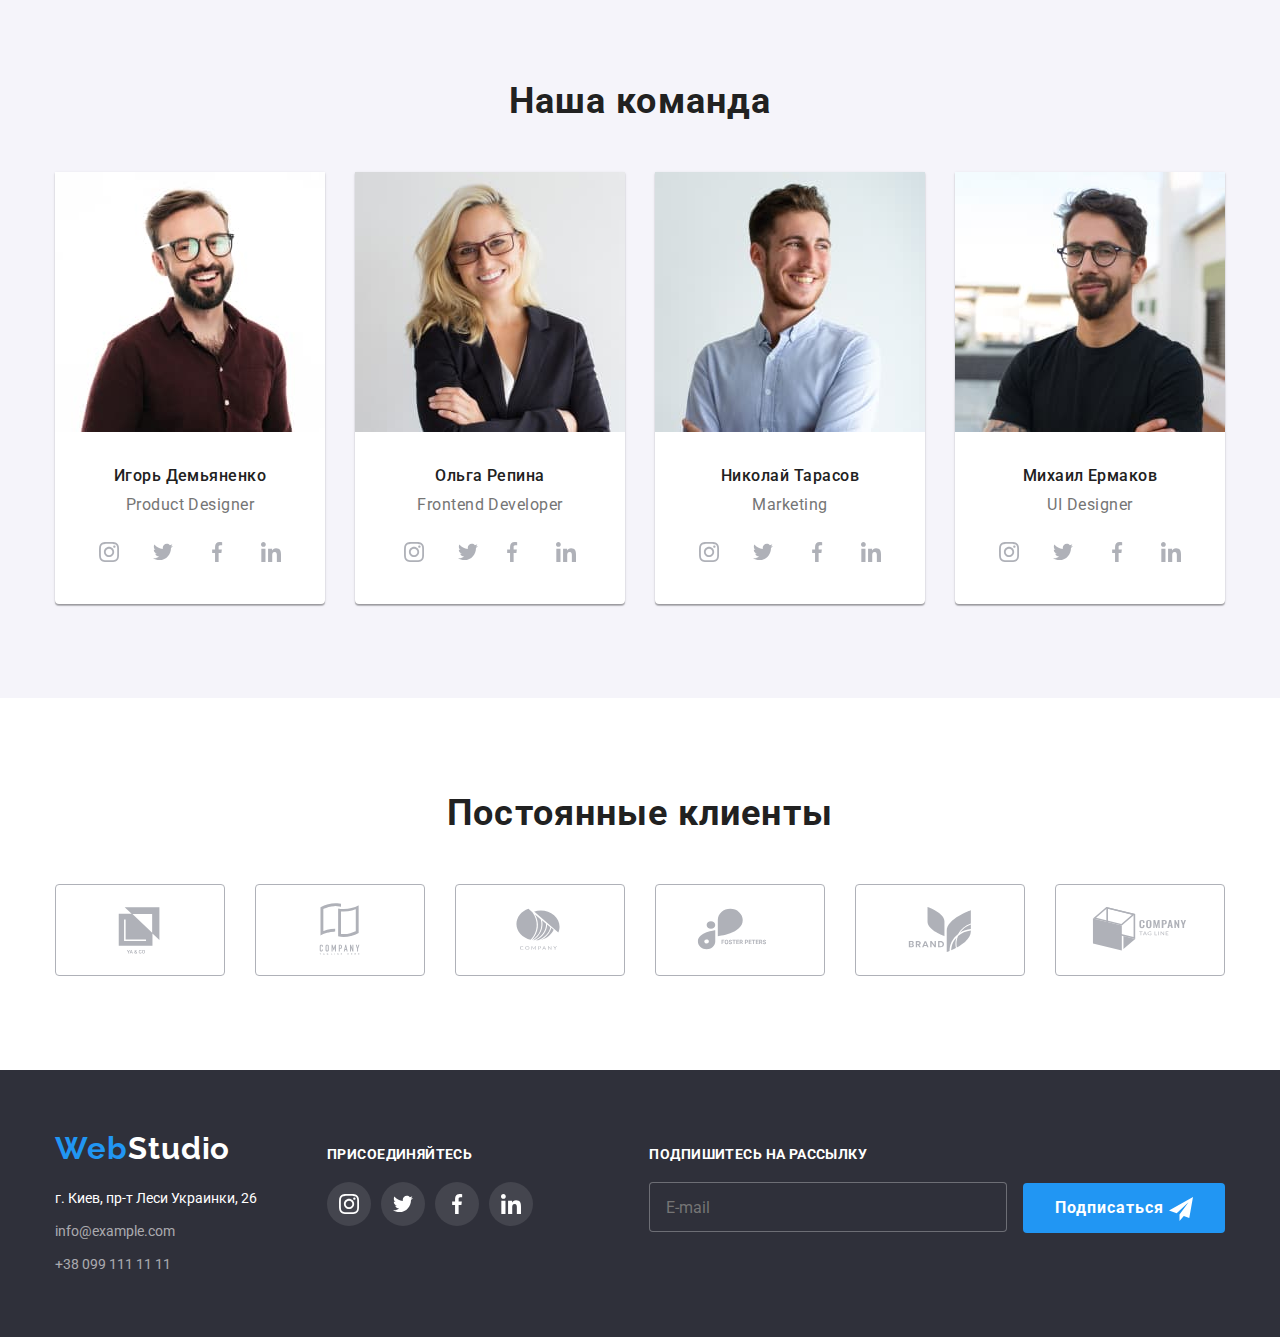
==== commit 00c2544f: "ДЗ-8" ====
--- a/index.html
+++ b/index.html
@@ -13,7 +13,7 @@
 </head>
 
 <body>
-    <!-- <header class="header">
+    <header class="header">
         <div class="container header__container">
             <nav class="nav">
                 <a class="logo" href="./index.html"> Web<span class="logo__span--color--black">Studio</span></a>
@@ -31,7 +31,7 @@
                 </ul>
             </nav>
             
-            <ul class="contacts__list">
+            <ul class="contacts__list header__contacts">
                 <li class="contacts__item">
                     <a class="contacts__link link" href="mailto:info@devstudio.com">
                         <svg class="contacts__icon mail-icon">
@@ -49,8 +49,40 @@
                     </a>
                 </li>
             </ul>
+
+            <button class="menu-open" type="button">
+                <svg class="menu-open__icon">
+                    <use href="./images/symbol-defs.svg#icon-menu-open"></use>
+                </svg>
+            </button>
+
+            <div class="mobile-nav is-hidden">
+                <button class="menu-close" type="button">
+                    <svg class="menu-open__icon">
+                        <use href="./images/symbol-defs.svg#icon-menu-open"></use>
+                    </svg>
+                </button>
+                
+                <ul class="">
+                    <li class="">
+                        <a class=" nav__link--current" href="./index.html">Студия</a>
+                    </li>
+                    <li class="">
+                        <a class="" href="./portfolio.html">Портфолио</a>
+                    </li>
+                    <li class="">
+                        <a class="" href="">Контакты</a>
+                    </li>
+                </ul>
+
+                <ul>
+                    <li>sdfsdf</li>
+                    <li>sdfsdf</li>
+                </ul>
+            </div>
+
         </div>
-    </header> -->
+    </header>
 
     <main>
         <!--Герой-->
@@ -490,6 +522,7 @@
     </div>
 
     <script src="./js/modal.js"></script>
+    <script src="./js/menu.js"></script>
 </body>
 
 </html>--- a/css/main.min.css
+++ b/css/main.min.css
@@ -1,2 +1,2 @@
-:root{--brand-color: #2196f3;--black-color: #212121;--grey-color: #757575;--white-color: #ffffff;--icon-color: #afb1b8}*,*::before,*::after{box-sizing:border-box}body{font-family:"Roboto", sans-serif;font-style:normal;color:var(--black-color)}ul{list-style-type:none;margin:0;padding:0}.link{font-style:normal;text-decoration:none;color:var(--black-color);transition:color 250ms cubic-bezier(0.4, 0, 0.2, 1)}.link:hover,.link:focus{color:var(--brand-color)}.container{margin:0 auto;padding:0 15px;width:100%}@media screen and (min-width: 480px){.container{width:480px}}@media screen and (min-width: 768px){.container{width:768px}}@media screen and (min-width: 1200px){.container{width:1200px}}.section{padding:60px 0}@media screen and (min-width: 1200px){.section{padding:94px 0}}.logo{font-family:Raleway;font-weight:bold;font-size:24px;line-height:1.192;text-decoration:none;letter-spacing:0.03em;color:var(--brand-color)}@media screen and (min-width: 1200px){.logo{font-size:31px}}.logo__span--color--black{color:var(--black-color)}.logo__span--color--white{color:var(--white-color)}.work__title,.team__title,.client__title{margin:0 auto 30px;font-weight:bold;font-size:24px;line-height:1.167;letter-spacing:0.03em;text-align:center}@media screen and (min-width: 480px){.work__title,.team__title,.client__title{font-size:28px}}@media screen and (min-width: 1200px){.work__title,.team__title,.client__title{margin-bottom:50px;font-size:36px}}.header{border-bottom:1px solid #eeeeee;padding:25px 0}.header__nav{margin:0;margin-left:93px}.header__container{display:flex;justify-content:space-between;align-items:center}.nav{display:flex}.nav__list{display:flex;align-items:center;padding:0}.nav__item:not(:last-child){margin-right:50px}.nav__link{font-weight:500;font-size:14px;line-height:1.143;letter-spacing:0.02em}.nav__link--current{display:block;position:relative;color:var(--brand-color)}.nav__link--current::after{display:inline-block;position:absolute;bottom:-32px;left:0;content:"";width:100%;background:#2196f3;border:2px solid;border-radius:2px}.contacts__list{display:flex}.contacts__item:not(:last-child){margin-right:50px}.contacts__icon{margin-right:10px;fill:var(--grey-color);transition:fill 250ms cubic-bezier(0.4, 0, 0.2, 1)}.contacts__icon.mail-icon{height:12px;width:16px}.contacts__icon.tell-icon{height:16px;width:10px}.contacts__link{display:flex;align-items:center;font-weight:500;font-size:14px;line-height:1.143;letter-spacing:0.02em;color:var(--grey-color)}.contacts__link:hover .contacts__icon,.contacts__link:focus .contacts__icon{fill:var(--brand-color)}.hero{background-color:#c4c4c4;background-image:linear-gradient(to right, rgba(47,48,58,0.4), rgba(47,48,58,0.4)),url(".../images/hero.jpg")}@media screen and (min-width: 1200px){.hero{max-width:1600px;margin:0 auto}}.hero__container{padding-top:100px;padding-bottom:100px}@media screen and (min-width: 480px){.hero__container{padding-top:118px;padding-bottom:118px}}@media screen and (min-width: 1200px){.hero__container{padding-top:200px;padding-bottom:200px}}.hero__title{margin:0 auto 30px auto;text-transform:uppercase;text-align:center;font-weight:900;font-size:20px;line-height:1.364;letter-spacing:0.06em;color:var(--white-color)}@media screen and (min-width: 480px){.hero__title{font-size:26px}}@media screen and (min-width: 1200px){.hero__title{font-size:44px}}.hero__order-button{margin:0 auto}.order-button{display:block;padding:10px 32px;font-weight:bold;font-size:16px;line-height:1.875;letter-spacing:0.06em;color:var(--white-color);background-color:var(--brand-color);cursor:pointer;border:none;border-radius:4px;box-shadow:0px 4px 4px rgba(0,0,0,0.15)}.button-close{display:flex;justify-content:center;align-items:center;position:absolute;top:8px;right:8px;width:30px;height:30px;border:1px solid rgba(0,0,0,0.1);border-radius:50%;background-color:#fff;cursor:pointer}.button-close__icon{position:relative;height:100%;width:100%;fill:var(--black-color);transition:fill 250ms cubic-bezier(0.4, 0, 0.2, 1)}.button-close:hover .button-close__icon,.button-close:focus .button-close__icon{fill:var(--brand-color)}.send-button{padding:10px 56px;font-weight:bold;font-size:16px;line-height:1.875;letter-spacing:0.06em;color:var(--white-color);background-color:var(--brand-color);cursor:pointer;border:none;border-radius:4px;box-shadow:0px 4px 4px rgba(0,0,0,0.15)}.filters__button{padding:5px 20px;font-family:Roboto;font-style:normal;font-weight:500;font-size:16px;line-height:1.62;letter-spacing:0.03em;text-align:center;background-color:#f5f4fa;border:none;border-radius:4px;cursor:pointer;transition:background-color 250ms cubic-bezier(0.4, 0, 0.2, 1),color 250ms cubic-bezier(0.4, 0, 0.2, 1),box-shadow 250ms cubic-bezier(0.4, 0, 0.2, 1)}.filters__button:hover,.filters__button:focus{background-color:var(--brand-color);color:var(--white-color);box-shadow:0px 3px 1px rgba(0,0,0,0.1),0px 1px 2px rgba(0,0,0,0.08),0px 2px 2px rgba(0,0,0,0.12)}.subscribe-button{padding:10px 32px;font-weight:bold;font-size:16px;line-height:1.875;letter-spacing:0.06em;color:var(--white-color);background-color:var(--brand-color);cursor:pointer;border:none;border-radius:4px}.subscribe-button__icon{vertical-align:middle;width:24px;height:24px}.backdrop{position:fixed;top:0;left:0;width:100%;height:100%;opacity:1;visibility:visible;transition:opacity 250ms, visibility 250ms;background-color:rgba(0,0,0,0.2)}.backdrop.is-hidden{opacity:0;visibility:hidden;pointer-events:none}.modal{position:absolute;top:50%;left:50%;transform:translate(-50%, -50%);padding:40px;width:290px;box-shadow:0px 1px 3px rgba(0,0,0,0.12),0px 1px 1px rgba(0,0,0,0.14),0px 2px 1px rgba(0,0,0,0.2);border-radius:4px;background-color:#fff}@media screen and (min-width: 480px){.modal{width:450px}}@media screen and (min-width: 1200px){.modal{width:528px}}.modal__title{margin:0;margin-bottom:12px;font-weight:bold;font-size:16px;line-height:23px;text-align:center;letter-spacing:0.03em}@media screen and (min-width: 480px){.modal__title{font-size:20px}}.modal__label{position:relative;display:flex;flex-direction:column;margin-bottom:10px;font-size:12px;line-height:1.667;letter-spacing:0.01em;color:var(--grey-color)}.modal__icon{position:absolute;bottom:9px;left:12px;width:18px;height:18px;fill:#212121;transition:fill 250ms cubic-bezier(0.4, 0, 0.2, 1)}.modal__send-button{margin-top:30px}.modal__input{margin-top:4px;padding:11px 12px 11px 42px;border:1px solid rgba(33,33,33,0.2);border-radius:4px;cursor:pointer;transition:border 250ms cubic-bezier(0.4, 0, 0.2, 1)}.modal__input:hover,.modal__input:focus{border:1px solid var(--brand-color);outline:none}.modal__input:hover ~ .modal__icon,.modal__input:focus ~ .modal__icon{fill:var(--brand-color)}.modal__textarea{margin-top:4px;padding:12px 16px;font-size:14px;line-height:1.143;letter-spacing:0.01em;border:1px solid rgba(33,33,33,0.2);border-radius:4px;resize:none;cursor:pointer;transition:border 250ms cubic-bezier(0.4, 0, 0.2, 1)}.modal__textarea:hover,.modal__textarea:focus{border:1px solid var(--brand-color);outline:none}.modal__textarea::placeholder{font-size:14px;line-height:1.143;letter-spacing:0.01em;color:rgba(117,117,117,0.5)}.modal-agree{display:flex;flex-direction:column;align-items:center;margin-top:20px}.modal-agree__label{font-size:12px;line-height:1.714;letter-spacing:0.03em;color:var(--grey-color)}@media screen and (min-width: 1200px){.modal-agree__label{font-size:14px}}.modal-agree__conditions{color:var(--brand-color)}.modal-agree__icon{display:inline-block;vertical-align:text-top;width:16px;height:15px;border:2px solid var(--black-color);border-radius:2px}.modal-agree__checkbox{appearance:none;position:absolute}.modal-agree__checkbox:focus+.modal-agree__icon{border-color:var(--brand-color)}.modal-agree__checkbox:checked+.modal-agree__icon{border-color:transparent;background-color:var(--brand-color);background-image:url("../images/icon-check.svg");background-size:contain;background-origin:border-box}.quality__list{margin-bottom:-30px}@media screen and (min-width: 768px){.quality__list{display:flex;flex-wrap:wrap;margin-left:-30px}}.quality__item{margin-bottom:30px}@media screen and (min-width: 768px){.quality__item{flex-basis:calc((100% - 60px) / 2);margin-left:30px}}@media screen and (min-width: 1200px){.quality__item{flex-basis:calc((100% - 120px) / 4)}}.quality__title{margin:0 0 10px 0;font-weight:bold;font-size:14px;line-height:1.143;letter-spacing:0.03em;text-transform:uppercase;text-align:center}@media screen and (min-width: 768px){.quality__title{text-align:start}}.quality__desc{margin:0;font-size:14px;line-height:1.714;letter-spacing:0.03;color:var(--grey-color)}.quality__icon{display:flex;justify-content:center;align-items:center;margin-bottom:30px;height:120px;background-color:#f5f4fa}.work{display:none;padding-top:0}@media screen and (min-width: 1200px){.work{display:flex}}.work__list{display:flex;justify-content:space-between}.work__item{position:relative}.work__image{display:block}.work__label{position:absolute;bottom:0;padding:27px 0;width:100%;height:70px;font-weight:bold;font-size:14px;line-height:1.143;letter-spacing:0.03em;text-align:center;text-transform:uppercase;color:var(--white-color);background-color:rgba(47,48,58,0.8)}.team{background-color:#f5f4fa}.team__list{margin-bottom:-30px}@media screen and (min-width: 768px){.team__list{display:flex;flex-wrap:wrap;margin-left:-30px}}.team__item{margin-bottom:30px;width:100%;background-color:var(--white-color);box-shadow:0px 1px 3px rgba(0,0,0,0.12),0px 1px 1px rgba(0,0,0,0.14),0px 2px 1px rgba(0,0,0,0.2);border-radius:0px 0px 4px 4px}@media screen and (min-width: 480px){.team__item{width:450px}}@media screen and (min-width: 768px){.team__item{flex-basis:calc((100% - 60px) / 2);margin-left:30px}}@media screen and (min-width: 1200px){.team__item{flex-basis:calc((100% - 120px) / 4)}}.team__image{width:100%}.team__desc{padding:30px 0 24px 0;text-align:center}@media screen and (min-width: 1200px){.team__desc{padding-bottom:30px}}.team__name{margin:0;font-weight:500;font-size:16px;line-height:1.188;letter-spacing:0.03em}.team__position{margin:10px 0 16px 0;font-size:16px;line-height:1.188;letter-spacing:0.03em;color:var(--grey-color)}.socialmedia__list{display:flex;justify-content:center}.socialmedia__item:not(:last-child){margin-right:10px}.socialmedia__icon{height:20px;width:20px;fill:currentColor}.socialmedia__link{display:flex;justify-content:center;align-items:center;width:44px;height:44px;border-radius:50%;transition:background-color 250ms cubic-bezier(0.4, 0, 0.2, 1),color 250ms cubic-bezier(0.4, 0, 0.2, 1)}.socialmedia__link:hover,.socialmedia__link:focus{background-color:var(--brand-color);color:var(--white-color);border-radius:50%}.socialmedia__link--color--grey{color:var(--icon-color)}.socialmedia__link--color--white{color:var(--white-color)}.socialmedia__link--backcolor--grey{background-color:rgba(255,255,255,0.1)}.client__list{margin-bottom:-30px}@media screen and (min-width: 480px){.client__list{display:flex;flex-wrap:wrap;margin-left:-30px}}.client__item{margin-bottom:30px}@media screen and (min-width: 480px){.client__item{flex-basis:calc((100% - 60px) / 2);margin-left:30px}}@media screen and (min-width: 768px){.client__item{flex-basis:calc((100% - 90px) / 3)}}@media screen and (min-width: 1200px){.client__item{flex-basis:calc((100% - 180px) / 6)}}.client__link{display:flex;justify-content:center;align-items:center;padding:15px 30px;border:1px solid;border-radius:4px;color:var(--icon-color)}.client__icon{width:106px;height:60px;fill:currentColor}.filters__list{display:flex;flex-wrap:wrap;margin:0 auto 40px}@media screen and (min-width: 768px){.filters__list{justify-content:center;margin-bottom:30px}}@media screen and (min-width: 768px){.filters__list{margin-bottom:50px}}@media screen and (min-width: 768px){.filters__item{margin-bottom:0}}.filters__item:not(:last-child){margin-right:8px}@media screen and (max-width: 767px){.filters__item:not(:nth-last-child(-n+2)){margin-bottom:15px}}.portfolio__list{margin-bottom:-30px}@media screen and (min-width: 768px){.portfolio__list{display:flex;flex-wrap:wrap;margin-left:-30px}}.portfolio__item{width:100%;margin-bottom:30px}@media screen and (min-width: 480px){.portfolio__item{width:450px}}@media screen and (min-width: 768px){.portfolio__item{flex-basis:calc((100% - 60px) / 2);margin-left:30px}}@media screen and (min-width: 1200px){.portfolio__item{flex-basis:calc((100% - 90px) / 3)}}.portfolio__article{height:100%}.portfolio__thumb{position:relative;overflow:hidden}.portfolio__image{display:block;width:100%}.portfolio__box{flex-grow:1;padding:20px 24px;border:1px solid #eeeeee;border-top:none}.portfolio__title{margin:0;margin-bottom:4px;font-weight:bold;font-size:18px;line-height:2;letter-spacing:0.06em;color:var(--black-color)}.portfolio__text{margin:0;font-size:16px;line-height:1.875;letter-spacing:0.03em;color:var(--grey-color)}.portfolio__desc{position:absolute;top:0;left:0;transform:translateY(100%);width:100%;height:100%;margin:0;padding:63px 24px;font-size:18px;line-height:1.556;letter-spacing:0.03em;color:var(--white-color);background-color:rgba(33,150,243,0.9);transition:transform 250ms cubic-bezier(0.4, 0, 0.2, 1)}.portfolio__link{display:flex;flex-direction:column;height:100%;transition:box-shadow 250ms cubic-bezier(0.4, 0, 0.2, 1)}.portfolio__link:hover,.portfolio__link:focus{box-shadow:0px 1px 1px rgba(0,0,0,0.12),0px 4px 4px rgba(0,0,0,0.06),1px 4px 6px rgba(0,0,0,0.16)}.portfolio__link:hover .portfolio__desc,.portfolio__link:focus .portfolio__desc{transform:translateY(0)}.footer{background-color:#2f303a;padding:60px 0}.footer__logo{display:inline-block;margin-bottom:20px}@media screen and (min-width: 1200px){.footer__container{display:flex;justify-content:space-between;align-items:baseline}}.footer__box{margin-bottom:60px}@media screen and (min-width: 768px){.footer__box{display:flex;justify-content:space-between;align-items:baseline;margin:0 74px 60px 61px}}@media screen and (min-width: 1200px){.footer__box{margin:0}}.footer__address{margin-bottom:60px;text-align:center}@media screen and (min-width: 768px){.footer__address{margin-bottom:0}}@media screen and (min-width: 1200px){.footer__address{text-align:start}}.address__item{color:rgba(255,255,255,0.6)}.address__item:not(:last-child){margin-bottom:9px}.address__item:nth-child(1){color:var(--white-color)}.address__link{font-size:14px;line-height:1.714;color:inherit}.join{margin-bottom:60px;text-align:center}@media screen and (min-width: 1200px){.join{margin-left:70px;text-align:start}}.join__title{margin:0 0 20px 0;font-weight:bold;font-size:14px;line-height:1.143;letter-spacing:0.03em;text-transform:uppercase;color:var(--white-color)}@media screen and (min-width: 768px){.join{margin-bottom:0}}.subscribe{text-align:center}@media screen and (min-width: 1200px){.subscribe{text-align:start}}.subscribe__title{margin:0 0 20px 0;font-weight:bold;font-size:14px;line-height:1.143;letter-spacing:0.03em;text-transform:uppercase;color:var(--white-color)}.subscribe__input{padding:15px 16px;margin-bottom:20px;height:50px;width:100%;color:var(--white-color);border:1px solid rgba(255,255,255,0.3);border-radius:4px;background-color:#2f303a}@media screen and (min-width: 768px){.subscribe__input{width:450px}}@media screen and (min-width: 1200px){.subscribe__input{width:358px;margin-bottom:0;margin-right:12px}}@media screen and (min-width: 768px){.subscribe__botton{display:block;margin:0 auto}}@media screen and (min-width: 1200px){.subscribe__botton{display:inline}}
+:root{--brand-color: #2196f3;--black-color: #212121;--grey-color: #757575;--white-color: #ffffff;--icon-color: #afb1b8}*,*::before,*::after{box-sizing:border-box}body{font-family:"Roboto", sans-serif;font-style:normal;color:var(--black-color)}ul{list-style-type:none;margin:0;padding:0}.link{font-style:normal;text-decoration:none;color:var(--black-color);transition:color 250ms cubic-bezier(0.4, 0, 0.2, 1)}.link:hover,.link:focus{color:var(--brand-color)}.container{margin:0 auto;padding:0 15px;width:100%}@media screen and (min-width: 480px){.container{width:480px}}@media screen and (min-width: 768px){.container{width:768px}}@media screen and (min-width: 1200px){.container{width:1200px}}.section{padding:60px 0}@media screen and (min-width: 1200px){.section{padding:94px 0}}.logo{font-family:Raleway;font-weight:bold;font-size:24px;line-height:1.192;text-decoration:none;letter-spacing:0.03em;color:var(--brand-color)}@media screen and (min-width: 1200px){.logo{font-size:31px}}.logo__span--color--black{color:var(--black-color)}.logo__span--color--white{color:var(--white-color)}.work__title,.team__title,.client__title{margin:0 auto 30px;font-weight:bold;font-size:24px;line-height:1.167;letter-spacing:0.03em;text-align:center}@media screen and (min-width: 480px){.work__title,.team__title,.client__title{font-size:28px}}@media screen and (min-width: 1200px){.work__title,.team__title,.client__title{margin-bottom:50px;font-size:36px}}.header{border-bottom:1px solid #eeeeee;padding:16px 0}.header__container{display:flex;justify-content:space-between;align-items:center}.nav{display:flex}.nav__list{display:flex;align-items:center;padding:0}.nav__item:not(:last-child){margin-right:50px}.nav__link{font-weight:500;font-size:14px;line-height:1.143;letter-spacing:0.02em}.nav__link--current{display:block;position:relative;color:var(--brand-color)}.nav__link--current::after{display:inline-block;position:absolute;bottom:-32px;left:0;content:"";width:100%;background:#2196f3;border:2px solid;border-radius:2px}.contacts__list{display:flex}.contacts__item:not(:last-child){margin-right:50px}.contacts__icon{margin-right:10px;fill:var(--grey-color);transition:fill 250ms cubic-bezier(0.4, 0, 0.2, 1)}.contacts__icon.mail-icon{height:12px;width:16px}.contacts__icon.tell-icon{height:16px;width:10px}.contacts__link{display:flex;align-items:center;font-weight:500;font-size:14px;line-height:1.143;letter-spacing:0.02em;color:var(--grey-color)}.contacts__link:hover .contacts__icon,.contacts__link:focus .contacts__icon{fill:var(--brand-color)}.header__nav{display:none;margin:0;margin-left:93px}.header__contacts{display:none}.hero{background-color:#c4c4c4;background-image:linear-gradient(to right, rgba(47,48,58,0.4), rgba(47,48,58,0.4)),url("..//../images/hero.jpg");background-size:cover}@media (min-device-pixel-ratio: 2), (min-resolution: 192dpi), (min-resolution: 2dppx){.hero{background-image:linear-gradient(to right, rgba(47,48,58,0.4), rgba(47,48,58,0.4)),url("..//../images/hero-2x.jpg")}}@media screen and (min-width: 768px){.hero{background-image:linear-gradient(to right, rgba(47,48,58,0.4), rgba(47,48,58,0.4)),url("..//../images/hero-tab.jpg")}}@media screen and (min-width: 768px) and (min-device-pixel-ratio: 2), screen and (min-width: 768px) and (min-resolution: 192dpi), screen and (min-width: 768px) and (min-resolution: 2dppx){.hero{background-image:linear-gradient(to right, rgba(47,48,58,0.4), rgba(47,48,58,0.4)),url("..//../images/hero-tab-2x.jpg")}}@media screen and (min-width: 1200px){.hero{background-image:linear-gradient(to right, rgba(47,48,58,0.4), rgba(47,48,58,0.4)),url("..//../images/hero-desc.jpg")}}@media screen and (min-width: 1200px) and (min-device-pixel-ratio: 2), screen and (min-width: 1200px) and (min-resolution: 192dpi), screen and (min-width: 1200px) and (min-resolution: 2dppx){.hero{background-image:linear-gradient(to right, rgba(47,48,58,0.4), rgba(47,48,58,0.4)),url("..//../images/hero-desc-2x.jpg")}}.hero__container{padding-top:100px;padding-bottom:100px}@media screen and (min-width: 480px){.hero__container{padding-top:118px;padding-bottom:118px}}@media screen and (min-width: 1200px){.hero__container{padding-top:200px;padding-bottom:200px}}.hero__title{margin:0 auto 30px auto;text-transform:uppercase;text-align:center;font-weight:900;font-size:20px;line-height:1.364;letter-spacing:0.06em;color:var(--white-color)}@media screen and (min-width: 480px){.hero__title{font-size:26px}}@media screen and (min-width: 1200px){.hero__title{font-size:44px}}.hero__order-button{margin:0 auto}.order-button{display:block;padding:10px 32px;font-weight:bold;font-size:16px;line-height:1.875;letter-spacing:0.06em;color:var(--white-color);background-color:var(--brand-color);cursor:pointer;border:none;border-radius:4px;box-shadow:0px 4px 4px rgba(0,0,0,0.15)}.button-close{display:flex;justify-content:center;align-items:center;position:absolute;top:8px;right:8px;width:30px;height:30px;border:1px solid rgba(0,0,0,0.1);border-radius:50%;background-color:#fff;cursor:pointer}.button-close__icon{position:relative;height:100%;width:100%;fill:var(--black-color);transition:fill 250ms cubic-bezier(0.4, 0, 0.2, 1)}.button-close:hover .button-close__icon,.button-close:focus .button-close__icon{fill:var(--brand-color)}.send-button{padding:10px 56px;font-weight:bold;font-size:16px;line-height:1.875;letter-spacing:0.06em;color:var(--white-color);background-color:var(--brand-color);cursor:pointer;border:none;border-radius:4px;box-shadow:0px 4px 4px rgba(0,0,0,0.15)}.filters__button{padding:5px 20px;font-family:Roboto;font-style:normal;font-weight:500;font-size:16px;line-height:1.62;letter-spacing:0.03em;text-align:center;background-color:#f5f4fa;border:none;border-radius:4px;cursor:pointer;transition:background-color 250ms cubic-bezier(0.4, 0, 0.2, 1),color 250ms cubic-bezier(0.4, 0, 0.2, 1),box-shadow 250ms cubic-bezier(0.4, 0, 0.2, 1)}.filters__button:hover,.filters__button:focus{background-color:var(--brand-color);color:var(--white-color);box-shadow:0px 3px 1px rgba(0,0,0,0.1),0px 1px 2px rgba(0,0,0,0.08),0px 2px 2px rgba(0,0,0,0.12)}.subscribe-button{padding:10px 32px;font-weight:bold;font-size:16px;line-height:1.875;letter-spacing:0.06em;color:var(--white-color);background-color:var(--brand-color);cursor:pointer;border:none;border-radius:4px}.subscribe-button__icon{vertical-align:middle;width:24px;height:24px}.menu-open{position:absolute;top:10px;right:15px;padding:0;width:40px;height:40px;border:none;background-color:#fff}.menu-open__icon{width:100%;height:100%}.menu-close{top:10px;right:15px;padding:0;width:40px;height:40px;border:none;background-color:#fff}.menu-close__icon{width:100%;height:100%}.backdrop{position:fixed;top:0;left:0;width:100%;height:100%;opacity:1;visibility:visible;transition:opacity 250ms, visibility 250ms;background-color:rgba(0,0,0,0.2)}.backdrop.is-hidden{opacity:0;visibility:hidden;pointer-events:none}.modal{position:absolute;top:50%;left:50%;transform:translate(-50%, -50%);padding:40px;width:90vw;box-shadow:0px 1px 3px rgba(0,0,0,0.12),0px 1px 1px rgba(0,0,0,0.14),0px 2px 1px rgba(0,0,0,0.2);border-radius:4px;background-color:#fff}@media screen and (min-width: 480px){.modal{width:450px}}@media screen and (min-width: 1200px){.modal{width:528px}}.modal__title{margin:0;margin-bottom:12px;font-weight:bold;font-size:16px;line-height:23px;text-align:center;letter-spacing:0.03em}@media screen and (min-width: 480px){.modal__title{font-size:20px}}.modal__label{position:relative;display:flex;flex-direction:column;margin-bottom:10px;font-size:12px;line-height:1.667;letter-spacing:0.01em;color:var(--grey-color)}.modal__icon{position:absolute;bottom:9px;left:12px;width:18px;height:18px;fill:#212121;transition:fill 250ms cubic-bezier(0.4, 0, 0.2, 1)}.modal__send-button{margin-top:30px}.modal__input{margin-top:4px;padding:11px 12px 11px 42px;border:1px solid rgba(33,33,33,0.2);border-radius:4px;cursor:pointer;transition:border 250ms cubic-bezier(0.4, 0, 0.2, 1)}.modal__input:hover,.modal__input:focus{border:1px solid var(--brand-color);outline:none}.modal__input:hover ~ .modal__icon,.modal__input:focus ~ .modal__icon{fill:var(--brand-color)}.modal__textarea{margin-top:4px;padding:12px 16px;font-size:14px;line-height:1.143;letter-spacing:0.01em;border:1px solid rgba(33,33,33,0.2);border-radius:4px;resize:none;cursor:pointer;transition:border 250ms cubic-bezier(0.4, 0, 0.2, 1)}.modal__textarea:hover,.modal__textarea:focus{border:1px solid var(--brand-color);outline:none}.modal__textarea::placeholder{font-size:14px;line-height:1.143;letter-spacing:0.01em;color:rgba(117,117,117,0.5)}.modal-agree{display:flex;flex-direction:column;align-items:center;margin-top:20px}.modal-agree__label{font-size:12px;line-height:1.714;letter-spacing:0.03em;color:var(--grey-color)}@media screen and (min-width: 1200px){.modal-agree__label{font-size:14px}}.modal-agree__conditions{color:var(--brand-color)}.modal-agree__icon{display:inline-block;vertical-align:text-top;width:16px;height:15px;border:2px solid var(--black-color);border-radius:2px}.modal-agree__checkbox{appearance:none;position:absolute}.modal-agree__checkbox:focus+.modal-agree__icon{border-color:var(--brand-color)}.modal-agree__checkbox:checked+.modal-agree__icon{border-color:transparent;background-color:var(--brand-color);background-image:url("../images/icon-check.svg");background-size:contain;background-origin:border-box}.mobile-nav{display:flex;flex-direction:column;justify-content:space-between;position:absolute;background-color:#fff;top:0;left:0;width:100vw;height:100vh}.mobile-nav.is-hidden{opacity:0;visibility:hidden;pointer-events:none}.quality__list{margin-bottom:-30px}@media screen and (min-width: 768px){.quality__list{display:flex;flex-wrap:wrap;margin-left:-30px}}.quality__item{margin-bottom:30px}@media screen and (min-width: 768px){.quality__item{flex-basis:calc((100% - 60px) / 2);margin-left:30px}}@media screen and (min-width: 1200px){.quality__item{flex-basis:calc((100% - 120px) / 4)}}.quality__title{margin:0 0 10px 0;font-weight:bold;font-size:14px;line-height:1.143;letter-spacing:0.03em;text-transform:uppercase;text-align:center}@media screen and (min-width: 768px){.quality__title{text-align:start}}.quality__desc{margin:0;font-size:14px;line-height:1.714;letter-spacing:0.03;color:var(--grey-color)}.quality__icon{display:flex;justify-content:center;align-items:center;margin-bottom:30px;height:120px;background-color:#f5f4fa}.work{display:none;padding-top:0}@media screen and (min-width: 1200px){.work{display:flex}}.work__list{display:flex;justify-content:space-between}.work__item{position:relative}.work__image{display:block}.work__label{position:absolute;bottom:0;padding:27px 0;width:100%;height:70px;font-weight:bold;font-size:14px;line-height:1.143;letter-spacing:0.03em;text-align:center;text-transform:uppercase;color:var(--white-color);background-color:rgba(47,48,58,0.8)}.team{background-color:#f5f4fa}.team__list{margin-bottom:-30px}@media screen and (min-width: 768px){.team__list{display:flex;flex-wrap:wrap;margin-left:-30px}}.team__item{margin-bottom:30px;width:100%;background-color:var(--white-color);box-shadow:0px 1px 3px rgba(0,0,0,0.12),0px 1px 1px rgba(0,0,0,0.14),0px 2px 1px rgba(0,0,0,0.2);border-radius:0px 0px 4px 4px}@media screen and (min-width: 480px){.team__item{width:450px}}@media screen and (min-width: 768px){.team__item{flex-basis:calc((100% - 60px) / 2);margin-left:30px}}@media screen and (min-width: 1200px){.team__item{flex-basis:calc((100% - 120px) / 4)}}.team__image{width:100%}.team__desc{padding:30px 0 24px 0;text-align:center}@media screen and (min-width: 1200px){.team__desc{padding-bottom:30px}}.team__name{margin:0;font-weight:500;font-size:16px;line-height:1.188;letter-spacing:0.03em}.team__position{margin:10px 0 16px 0;font-size:16px;line-height:1.188;letter-spacing:0.03em;color:var(--grey-color)}.socialmedia__list{display:flex;justify-content:center}.socialmedia__item:not(:last-child){margin-right:10px}.socialmedia__icon{height:20px;width:20px;fill:currentColor}.socialmedia__link{display:flex;justify-content:center;align-items:center;width:44px;height:44px;border-radius:50%;transition:background-color 250ms cubic-bezier(0.4, 0, 0.2, 1),color 250ms cubic-bezier(0.4, 0, 0.2, 1)}.socialmedia__link:hover,.socialmedia__link:focus{background-color:var(--brand-color);color:var(--white-color);border-radius:50%}.socialmedia__link--color--grey{color:var(--icon-color)}.socialmedia__link--color--white{color:var(--white-color)}.socialmedia__link--backcolor--grey{background-color:rgba(255,255,255,0.1)}.client__list{margin-bottom:-30px}@media screen and (min-width: 480px){.client__list{display:flex;flex-wrap:wrap;margin-left:-30px}}.client__item{margin-bottom:30px}@media screen and (min-width: 480px){.client__item{flex-basis:calc((100% - 60px) / 2);margin-left:30px}}@media screen and (min-width: 768px){.client__item{flex-basis:calc((100% - 90px) / 3)}}@media screen and (min-width: 1200px){.client__item{flex-basis:calc((100% - 180px) / 6)}}.client__link{display:flex;justify-content:center;align-items:center;padding:15px 30px;border:1px solid;border-radius:4px;color:var(--icon-color)}.client__icon{width:106px;height:60px;fill:currentColor}.filters__list{display:flex;flex-wrap:wrap;margin:0 auto 40px}@media screen and (min-width: 768px){.filters__list{justify-content:center;margin-bottom:30px}}@media screen and (min-width: 768px){.filters__list{margin-bottom:50px}}@media screen and (min-width: 768px){.filters__item{margin-bottom:0}}.filters__item:not(:last-child){margin-right:8px}@media screen and (max-width: 767px){.filters__item:not(:nth-last-child(-n+2)){margin-bottom:15px}}.portfolio__list{margin-bottom:-30px}@media screen and (min-width: 768px){.portfolio__list{display:flex;flex-wrap:wrap;margin-left:-30px}}.portfolio__item{width:100%;margin-bottom:30px}@media screen and (min-width: 480px){.portfolio__item{width:450px}}@media screen and (min-width: 768px){.portfolio__item{flex-basis:calc((100% - 60px) / 2);margin-left:30px}}@media screen and (min-width: 1200px){.portfolio__item{flex-basis:calc((100% - 90px) / 3)}}.portfolio__article{height:100%}.portfolio__thumb{position:relative;overflow:hidden}.portfolio__image{display:block;width:100%}.portfolio__box{flex-grow:1;padding:20px 24px;border:1px solid #eeeeee;border-top:none}.portfolio__title{margin:0;margin-bottom:4px;font-weight:bold;font-size:18px;line-height:2;letter-spacing:0.06em;color:var(--black-color)}.portfolio__text{margin:0;font-size:16px;line-height:1.875;letter-spacing:0.03em;color:var(--grey-color)}.portfolio__desc{position:absolute;top:0;left:0;transform:translateY(100%);width:100%;height:100%;margin:0;padding:63px 24px;font-size:18px;line-height:1.556;letter-spacing:0.03em;color:var(--white-color);background-color:rgba(33,150,243,0.9);transition:transform 250ms cubic-bezier(0.4, 0, 0.2, 1)}.portfolio__link{display:flex;flex-direction:column;height:100%;transition:box-shadow 250ms cubic-bezier(0.4, 0, 0.2, 1)}.portfolio__link:hover,.portfolio__link:focus{box-shadow:0px 1px 1px rgba(0,0,0,0.12),0px 4px 4px rgba(0,0,0,0.06),1px 4px 6px rgba(0,0,0,0.16)}.portfolio__link:hover .portfolio__desc,.portfolio__link:focus .portfolio__desc{transform:translateY(0)}.footer{background-color:#2f303a;padding:60px 0}.footer__logo{display:inline-block;margin-bottom:20px}@media screen and (min-width: 1200px){.footer__container{display:flex;justify-content:space-between;align-items:baseline}}.footer__box{margin-bottom:60px}@media screen and (min-width: 768px){.footer__box{display:flex;justify-content:space-between;align-items:baseline;margin:0 74px 60px 61px}}@media screen and (min-width: 1200px){.footer__box{margin:0}}.footer__address{margin-bottom:60px;text-align:center}@media screen and (min-width: 768px){.footer__address{margin-bottom:0}}@media screen and (min-width: 1200px){.footer__address{text-align:start}}.address__item{color:rgba(255,255,255,0.6)}.address__item:not(:last-child){margin-bottom:9px}.address__item:nth-child(1){color:var(--white-color)}.address__link{font-size:14px;line-height:1.714;color:inherit}.join{margin-bottom:60px;text-align:center}@media screen and (min-width: 1200px){.join{margin-left:70px;text-align:start}}.join__title{margin:0 0 20px 0;font-weight:bold;font-size:14px;line-height:1.143;letter-spacing:0.03em;text-transform:uppercase;color:var(--white-color)}@media screen and (min-width: 768px){.join{margin-bottom:0}}.subscribe{text-align:center}@media screen and (min-width: 1200px){.subscribe{text-align:start}}.subscribe__title{margin:0 0 20px 0;font-weight:bold;font-size:14px;line-height:1.143;letter-spacing:0.03em;text-transform:uppercase;color:var(--white-color)}.subscribe__input{padding:15px 16px;margin-bottom:20px;height:50px;width:100%;color:var(--white-color);border:1px solid rgba(255,255,255,0.3);border-radius:4px;background-color:#2f303a}@media screen and (min-width: 768px){.subscribe__input{width:450px}}@media screen and (min-width: 1200px){.subscribe__input{width:358px;margin-bottom:0;margin-right:12px}}@media screen and (min-width: 768px){.subscribe__botton{display:block;margin:0 auto}}@media screen and (min-width: 1200px){.subscribe__botton{display:inline}}
 /*# sourceMappingURL=main.min.css.map */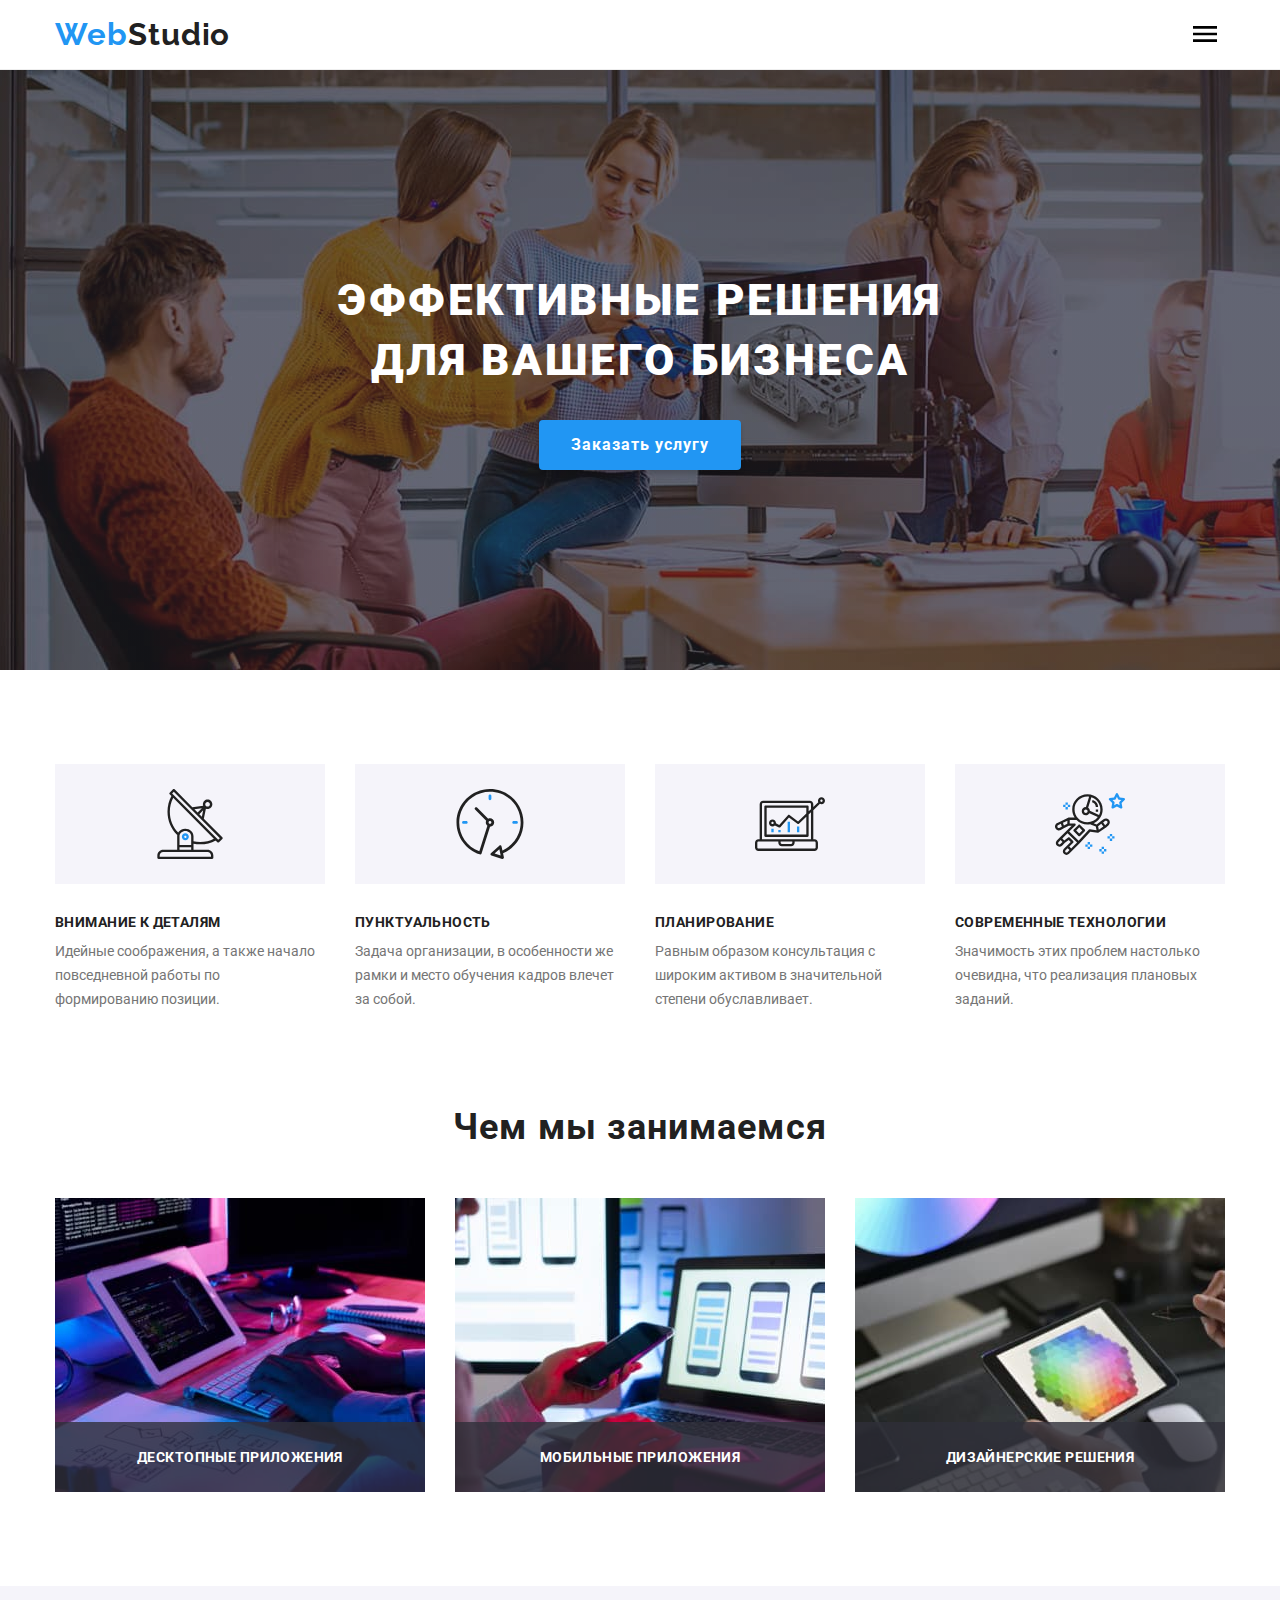
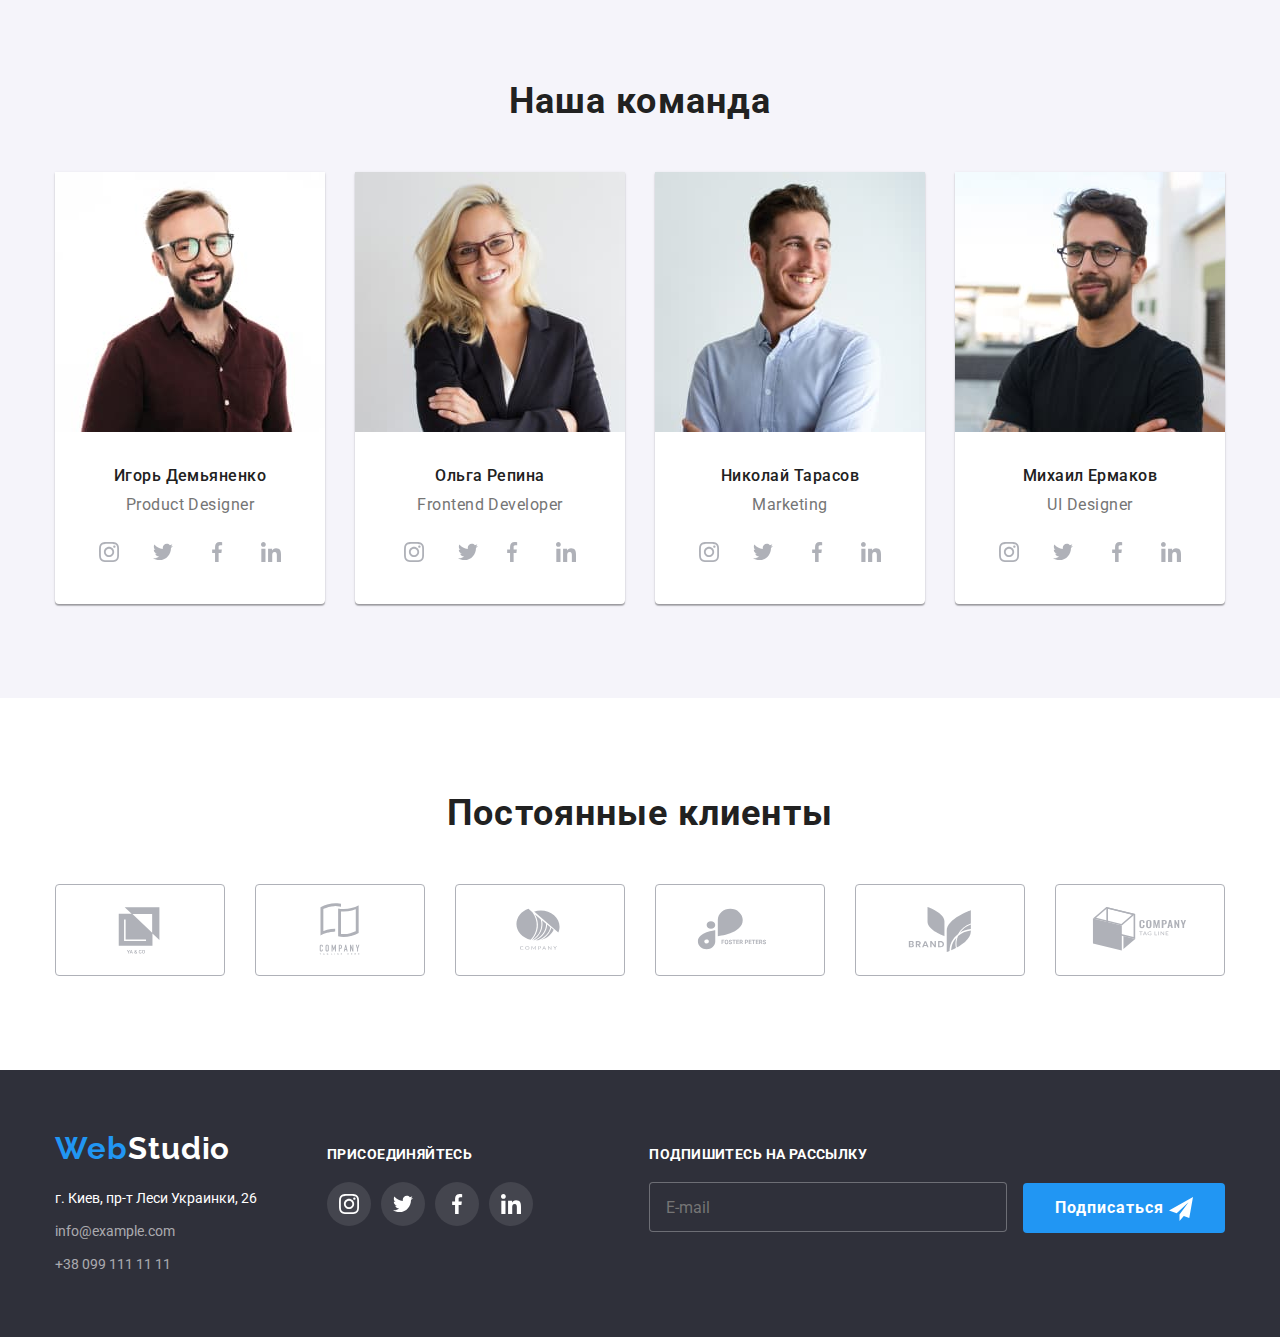
==== commit 8a523e4d: "ДЗ-8" ====
--- a/index.html
+++ b/index.html
@@ -57,28 +57,51 @@
             </button>
 
             <div class="mobile-nav is-hidden">
-                <button class="menu-close" type="button">
-                    <svg class="menu-open__icon">
-                        <use href="./images/symbol-defs.svg#icon-menu-open"></use>
-                    </svg>
-                </button>
-                
-                <ul class="">
-                    <li class="">
-                        <a class=" nav__link--current" href="./index.html">Студия</a>
-                    </li>
-                    <li class="">
-                        <a class="" href="./portfolio.html">Портфолио</a>
-                    </li>
-                    <li class="">
-                        <a class="" href="">Контакты</a>
-                    </li>
-                </ul>
-
-                <ul>
-                    <li>sdfsdf</li>
-                    <li>sdfsdf</li>
-                </ul>
+                <div class="container mobile-nav__container">
+                    <button class="menu-close" type="button">
+                        <svg class="menu-close__icon">
+                            <use href="./images/symbol-defs.svg#icon-close"></use>
+                        </svg>
+                    </button>
+                    
+                    <ul class="mobile-nav__list">
+                        <li class="mobile-nav__item">
+                            <a class="mobile-nav__link link" href="./index.html">Студия</a>
+                        </li>
+                        <li class="mobile-nav__item">
+                            <a class="mobile-nav__link link" href="./portfolio.html">Портфолио</a>
+                        </li>
+                        <li class="mobile-nav__item">
+                            <a class="mobile-nav__link link" href="">Контакты</a>
+                        </li>
+                    </ul>
+                    
+                    <div class="mobile-nav__bottom">
+                        <ul class="mobile-contacts__list">
+                            <li class="mobile-contacts__item">
+                                <a  class="mobile-contacts__link link" href="">+38 096 111 11 11</a>
+                            </li>
+                            <li class="mobile-contacts__item">
+                                <a  class="mobile-contacts__link link" href="">info@devstudio.com</a>
+                            </li>
+                        </ul>
+                        
+                        <ul class="mobile-social__list">
+                            <li class="mobile-social__item">
+                                <a  class="mobile-social__link link" href="">Instagram</a>
+                            </li>
+                            <li class="mobile-social__item">
+                                <a  class="mobile-social__link link" href="">Twitter</a>
+                            </li>
+                            <li class="mobile-social__item">
+                                <a  class="mobile-social__link link" href="">Facebook</a>
+                            </li>
+                            <li class="mobile-social__item">
+                                <a  class="mobile-social__link link" href="">LinkedIn</a>
+                            </li>
+                        </ul>
+                    </div>
+                </div>
             </div>
 
         </div>
--- a/css/main.min.css
+++ b/css/main.min.css
@@ -1,2 +1,2 @@
-:root{--brand-color: #2196f3;--black-color: #212121;--grey-color: #757575;--white-color: #ffffff;--icon-color: #afb1b8}*,*::before,*::after{box-sizing:border-box}body{font-family:"Roboto", sans-serif;font-style:normal;color:var(--black-color)}ul{list-style-type:none;margin:0;padding:0}.link{font-style:normal;text-decoration:none;color:var(--black-color);transition:color 250ms cubic-bezier(0.4, 0, 0.2, 1)}.link:hover,.link:focus{color:var(--brand-color)}.container{margin:0 auto;padding:0 15px;width:100%}@media screen and (min-width: 480px){.container{width:480px}}@media screen and (min-width: 768px){.container{width:768px}}@media screen and (min-width: 1200px){.container{width:1200px}}.section{padding:60px 0}@media screen and (min-width: 1200px){.section{padding:94px 0}}.logo{font-family:Raleway;font-weight:bold;font-size:24px;line-height:1.192;text-decoration:none;letter-spacing:0.03em;color:var(--brand-color)}@media screen and (min-width: 1200px){.logo{font-size:31px}}.logo__span--color--black{color:var(--black-color)}.logo__span--color--white{color:var(--white-color)}.work__title,.team__title,.client__title{margin:0 auto 30px;font-weight:bold;font-size:24px;line-height:1.167;letter-spacing:0.03em;text-align:center}@media screen and (min-width: 480px){.work__title,.team__title,.client__title{font-size:28px}}@media screen and (min-width: 1200px){.work__title,.team__title,.client__title{margin-bottom:50px;font-size:36px}}.header{border-bottom:1px solid #eeeeee;padding:16px 0}.header__container{display:flex;justify-content:space-between;align-items:center}.nav{display:flex}.nav__list{display:flex;align-items:center;padding:0}.nav__item:not(:last-child){margin-right:50px}.nav__link{font-weight:500;font-size:14px;line-height:1.143;letter-spacing:0.02em}.nav__link--current{display:block;position:relative;color:var(--brand-color)}.nav__link--current::after{display:inline-block;position:absolute;bottom:-32px;left:0;content:"";width:100%;background:#2196f3;border:2px solid;border-radius:2px}.contacts__list{display:flex}.contacts__item:not(:last-child){margin-right:50px}.contacts__icon{margin-right:10px;fill:var(--grey-color);transition:fill 250ms cubic-bezier(0.4, 0, 0.2, 1)}.contacts__icon.mail-icon{height:12px;width:16px}.contacts__icon.tell-icon{height:16px;width:10px}.contacts__link{display:flex;align-items:center;font-weight:500;font-size:14px;line-height:1.143;letter-spacing:0.02em;color:var(--grey-color)}.contacts__link:hover .contacts__icon,.contacts__link:focus .contacts__icon{fill:var(--brand-color)}.header__nav{display:none;margin:0;margin-left:93px}.header__contacts{display:none}.hero{background-color:#c4c4c4;background-image:linear-gradient(to right, rgba(47,48,58,0.4), rgba(47,48,58,0.4)),url("..//../images/hero.jpg");background-size:cover}@media (min-device-pixel-ratio: 2), (min-resolution: 192dpi), (min-resolution: 2dppx){.hero{background-image:linear-gradient(to right, rgba(47,48,58,0.4), rgba(47,48,58,0.4)),url("..//../images/hero-2x.jpg")}}@media screen and (min-width: 768px){.hero{background-image:linear-gradient(to right, rgba(47,48,58,0.4), rgba(47,48,58,0.4)),url("..//../images/hero-tab.jpg")}}@media screen and (min-width: 768px) and (min-device-pixel-ratio: 2), screen and (min-width: 768px) and (min-resolution: 192dpi), screen and (min-width: 768px) and (min-resolution: 2dppx){.hero{background-image:linear-gradient(to right, rgba(47,48,58,0.4), rgba(47,48,58,0.4)),url("..//../images/hero-tab-2x.jpg")}}@media screen and (min-width: 1200px){.hero{background-image:linear-gradient(to right, rgba(47,48,58,0.4), rgba(47,48,58,0.4)),url("..//../images/hero-desc.jpg")}}@media screen and (min-width: 1200px) and (min-device-pixel-ratio: 2), screen and (min-width: 1200px) and (min-resolution: 192dpi), screen and (min-width: 1200px) and (min-resolution: 2dppx){.hero{background-image:linear-gradient(to right, rgba(47,48,58,0.4), rgba(47,48,58,0.4)),url("..//../images/hero-desc-2x.jpg")}}.hero__container{padding-top:100px;padding-bottom:100px}@media screen and (min-width: 480px){.hero__container{padding-top:118px;padding-bottom:118px}}@media screen and (min-width: 1200px){.hero__container{padding-top:200px;padding-bottom:200px}}.hero__title{margin:0 auto 30px auto;text-transform:uppercase;text-align:center;font-weight:900;font-size:20px;line-height:1.364;letter-spacing:0.06em;color:var(--white-color)}@media screen and (min-width: 480px){.hero__title{font-size:26px}}@media screen and (min-width: 1200px){.hero__title{font-size:44px}}.hero__order-button{margin:0 auto}.order-button{display:block;padding:10px 32px;font-weight:bold;font-size:16px;line-height:1.875;letter-spacing:0.06em;color:var(--white-color);background-color:var(--brand-color);cursor:pointer;border:none;border-radius:4px;box-shadow:0px 4px 4px rgba(0,0,0,0.15)}.button-close{display:flex;justify-content:center;align-items:center;position:absolute;top:8px;right:8px;width:30px;height:30px;border:1px solid rgba(0,0,0,0.1);border-radius:50%;background-color:#fff;cursor:pointer}.button-close__icon{position:relative;height:100%;width:100%;fill:var(--black-color);transition:fill 250ms cubic-bezier(0.4, 0, 0.2, 1)}.button-close:hover .button-close__icon,.button-close:focus .button-close__icon{fill:var(--brand-color)}.send-button{padding:10px 56px;font-weight:bold;font-size:16px;line-height:1.875;letter-spacing:0.06em;color:var(--white-color);background-color:var(--brand-color);cursor:pointer;border:none;border-radius:4px;box-shadow:0px 4px 4px rgba(0,0,0,0.15)}.filters__button{padding:5px 20px;font-family:Roboto;font-style:normal;font-weight:500;font-size:16px;line-height:1.62;letter-spacing:0.03em;text-align:center;background-color:#f5f4fa;border:none;border-radius:4px;cursor:pointer;transition:background-color 250ms cubic-bezier(0.4, 0, 0.2, 1),color 250ms cubic-bezier(0.4, 0, 0.2, 1),box-shadow 250ms cubic-bezier(0.4, 0, 0.2, 1)}.filters__button:hover,.filters__button:focus{background-color:var(--brand-color);color:var(--white-color);box-shadow:0px 3px 1px rgba(0,0,0,0.1),0px 1px 2px rgba(0,0,0,0.08),0px 2px 2px rgba(0,0,0,0.12)}.subscribe-button{padding:10px 32px;font-weight:bold;font-size:16px;line-height:1.875;letter-spacing:0.06em;color:var(--white-color);background-color:var(--brand-color);cursor:pointer;border:none;border-radius:4px}.subscribe-button__icon{vertical-align:middle;width:24px;height:24px}.menu-open{position:absolute;top:10px;right:15px;padding:0;width:40px;height:40px;border:none;background-color:#fff}.menu-open__icon{width:100%;height:100%}.menu-close{top:10px;right:15px;padding:0;width:40px;height:40px;border:none;background-color:#fff}.menu-close__icon{width:100%;height:100%}.backdrop{position:fixed;top:0;left:0;width:100%;height:100%;opacity:1;visibility:visible;transition:opacity 250ms, visibility 250ms;background-color:rgba(0,0,0,0.2)}.backdrop.is-hidden{opacity:0;visibility:hidden;pointer-events:none}.modal{position:absolute;top:50%;left:50%;transform:translate(-50%, -50%);padding:40px;width:90vw;box-shadow:0px 1px 3px rgba(0,0,0,0.12),0px 1px 1px rgba(0,0,0,0.14),0px 2px 1px rgba(0,0,0,0.2);border-radius:4px;background-color:#fff}@media screen and (min-width: 480px){.modal{width:450px}}@media screen and (min-width: 1200px){.modal{width:528px}}.modal__title{margin:0;margin-bottom:12px;font-weight:bold;font-size:16px;line-height:23px;text-align:center;letter-spacing:0.03em}@media screen and (min-width: 480px){.modal__title{font-size:20px}}.modal__label{position:relative;display:flex;flex-direction:column;margin-bottom:10px;font-size:12px;line-height:1.667;letter-spacing:0.01em;color:var(--grey-color)}.modal__icon{position:absolute;bottom:9px;left:12px;width:18px;height:18px;fill:#212121;transition:fill 250ms cubic-bezier(0.4, 0, 0.2, 1)}.modal__send-button{margin-top:30px}.modal__input{margin-top:4px;padding:11px 12px 11px 42px;border:1px solid rgba(33,33,33,0.2);border-radius:4px;cursor:pointer;transition:border 250ms cubic-bezier(0.4, 0, 0.2, 1)}.modal__input:hover,.modal__input:focus{border:1px solid var(--brand-color);outline:none}.modal__input:hover ~ .modal__icon,.modal__input:focus ~ .modal__icon{fill:var(--brand-color)}.modal__textarea{margin-top:4px;padding:12px 16px;font-size:14px;line-height:1.143;letter-spacing:0.01em;border:1px solid rgba(33,33,33,0.2);border-radius:4px;resize:none;cursor:pointer;transition:border 250ms cubic-bezier(0.4, 0, 0.2, 1)}.modal__textarea:hover,.modal__textarea:focus{border:1px solid var(--brand-color);outline:none}.modal__textarea::placeholder{font-size:14px;line-height:1.143;letter-spacing:0.01em;color:rgba(117,117,117,0.5)}.modal-agree{display:flex;flex-direction:column;align-items:center;margin-top:20px}.modal-agree__label{font-size:12px;line-height:1.714;letter-spacing:0.03em;color:var(--grey-color)}@media screen and (min-width: 1200px){.modal-agree__label{font-size:14px}}.modal-agree__conditions{color:var(--brand-color)}.modal-agree__icon{display:inline-block;vertical-align:text-top;width:16px;height:15px;border:2px solid var(--black-color);border-radius:2px}.modal-agree__checkbox{appearance:none;position:absolute}.modal-agree__checkbox:focus+.modal-agree__icon{border-color:var(--brand-color)}.modal-agree__checkbox:checked+.modal-agree__icon{border-color:transparent;background-color:var(--brand-color);background-image:url("../images/icon-check.svg");background-size:contain;background-origin:border-box}.mobile-nav{display:flex;flex-direction:column;justify-content:space-between;position:absolute;background-color:#fff;top:0;left:0;width:100vw;height:100vh}.mobile-nav.is-hidden{opacity:0;visibility:hidden;pointer-events:none}.quality__list{margin-bottom:-30px}@media screen and (min-width: 768px){.quality__list{display:flex;flex-wrap:wrap;margin-left:-30px}}.quality__item{margin-bottom:30px}@media screen and (min-width: 768px){.quality__item{flex-basis:calc((100% - 60px) / 2);margin-left:30px}}@media screen and (min-width: 1200px){.quality__item{flex-basis:calc((100% - 120px) / 4)}}.quality__title{margin:0 0 10px 0;font-weight:bold;font-size:14px;line-height:1.143;letter-spacing:0.03em;text-transform:uppercase;text-align:center}@media screen and (min-width: 768px){.quality__title{text-align:start}}.quality__desc{margin:0;font-size:14px;line-height:1.714;letter-spacing:0.03;color:var(--grey-color)}.quality__icon{display:flex;justify-content:center;align-items:center;margin-bottom:30px;height:120px;background-color:#f5f4fa}.work{display:none;padding-top:0}@media screen and (min-width: 1200px){.work{display:flex}}.work__list{display:flex;justify-content:space-between}.work__item{position:relative}.work__image{display:block}.work__label{position:absolute;bottom:0;padding:27px 0;width:100%;height:70px;font-weight:bold;font-size:14px;line-height:1.143;letter-spacing:0.03em;text-align:center;text-transform:uppercase;color:var(--white-color);background-color:rgba(47,48,58,0.8)}.team{background-color:#f5f4fa}.team__list{margin-bottom:-30px}@media screen and (min-width: 768px){.team__list{display:flex;flex-wrap:wrap;margin-left:-30px}}.team__item{margin-bottom:30px;width:100%;background-color:var(--white-color);box-shadow:0px 1px 3px rgba(0,0,0,0.12),0px 1px 1px rgba(0,0,0,0.14),0px 2px 1px rgba(0,0,0,0.2);border-radius:0px 0px 4px 4px}@media screen and (min-width: 480px){.team__item{width:450px}}@media screen and (min-width: 768px){.team__item{flex-basis:calc((100% - 60px) / 2);margin-left:30px}}@media screen and (min-width: 1200px){.team__item{flex-basis:calc((100% - 120px) / 4)}}.team__image{width:100%}.team__desc{padding:30px 0 24px 0;text-align:center}@media screen and (min-width: 1200px){.team__desc{padding-bottom:30px}}.team__name{margin:0;font-weight:500;font-size:16px;line-height:1.188;letter-spacing:0.03em}.team__position{margin:10px 0 16px 0;font-size:16px;line-height:1.188;letter-spacing:0.03em;color:var(--grey-color)}.socialmedia__list{display:flex;justify-content:center}.socialmedia__item:not(:last-child){margin-right:10px}.socialmedia__icon{height:20px;width:20px;fill:currentColor}.socialmedia__link{display:flex;justify-content:center;align-items:center;width:44px;height:44px;border-radius:50%;transition:background-color 250ms cubic-bezier(0.4, 0, 0.2, 1),color 250ms cubic-bezier(0.4, 0, 0.2, 1)}.socialmedia__link:hover,.socialmedia__link:focus{background-color:var(--brand-color);color:var(--white-color);border-radius:50%}.socialmedia__link--color--grey{color:var(--icon-color)}.socialmedia__link--color--white{color:var(--white-color)}.socialmedia__link--backcolor--grey{background-color:rgba(255,255,255,0.1)}.client__list{margin-bottom:-30px}@media screen and (min-width: 480px){.client__list{display:flex;flex-wrap:wrap;margin-left:-30px}}.client__item{margin-bottom:30px}@media screen and (min-width: 480px){.client__item{flex-basis:calc((100% - 60px) / 2);margin-left:30px}}@media screen and (min-width: 768px){.client__item{flex-basis:calc((100% - 90px) / 3)}}@media screen and (min-width: 1200px){.client__item{flex-basis:calc((100% - 180px) / 6)}}.client__link{display:flex;justify-content:center;align-items:center;padding:15px 30px;border:1px solid;border-radius:4px;color:var(--icon-color)}.client__icon{width:106px;height:60px;fill:currentColor}.filters__list{display:flex;flex-wrap:wrap;margin:0 auto 40px}@media screen and (min-width: 768px){.filters__list{justify-content:center;margin-bottom:30px}}@media screen and (min-width: 768px){.filters__list{margin-bottom:50px}}@media screen and (min-width: 768px){.filters__item{margin-bottom:0}}.filters__item:not(:last-child){margin-right:8px}@media screen and (max-width: 767px){.filters__item:not(:nth-last-child(-n+2)){margin-bottom:15px}}.portfolio__list{margin-bottom:-30px}@media screen and (min-width: 768px){.portfolio__list{display:flex;flex-wrap:wrap;margin-left:-30px}}.portfolio__item{width:100%;margin-bottom:30px}@media screen and (min-width: 480px){.portfolio__item{width:450px}}@media screen and (min-width: 768px){.portfolio__item{flex-basis:calc((100% - 60px) / 2);margin-left:30px}}@media screen and (min-width: 1200px){.portfolio__item{flex-basis:calc((100% - 90px) / 3)}}.portfolio__article{height:100%}.portfolio__thumb{position:relative;overflow:hidden}.portfolio__image{display:block;width:100%}.portfolio__box{flex-grow:1;padding:20px 24px;border:1px solid #eeeeee;border-top:none}.portfolio__title{margin:0;margin-bottom:4px;font-weight:bold;font-size:18px;line-height:2;letter-spacing:0.06em;color:var(--black-color)}.portfolio__text{margin:0;font-size:16px;line-height:1.875;letter-spacing:0.03em;color:var(--grey-color)}.portfolio__desc{position:absolute;top:0;left:0;transform:translateY(100%);width:100%;height:100%;margin:0;padding:63px 24px;font-size:18px;line-height:1.556;letter-spacing:0.03em;color:var(--white-color);background-color:rgba(33,150,243,0.9);transition:transform 250ms cubic-bezier(0.4, 0, 0.2, 1)}.portfolio__link{display:flex;flex-direction:column;height:100%;transition:box-shadow 250ms cubic-bezier(0.4, 0, 0.2, 1)}.portfolio__link:hover,.portfolio__link:focus{box-shadow:0px 1px 1px rgba(0,0,0,0.12),0px 4px 4px rgba(0,0,0,0.06),1px 4px 6px rgba(0,0,0,0.16)}.portfolio__link:hover .portfolio__desc,.portfolio__link:focus .portfolio__desc{transform:translateY(0)}.footer{background-color:#2f303a;padding:60px 0}.footer__logo{display:inline-block;margin-bottom:20px}@media screen and (min-width: 1200px){.footer__container{display:flex;justify-content:space-between;align-items:baseline}}.footer__box{margin-bottom:60px}@media screen and (min-width: 768px){.footer__box{display:flex;justify-content:space-between;align-items:baseline;margin:0 74px 60px 61px}}@media screen and (min-width: 1200px){.footer__box{margin:0}}.footer__address{margin-bottom:60px;text-align:center}@media screen and (min-width: 768px){.footer__address{margin-bottom:0}}@media screen and (min-width: 1200px){.footer__address{text-align:start}}.address__item{color:rgba(255,255,255,0.6)}.address__item:not(:last-child){margin-bottom:9px}.address__item:nth-child(1){color:var(--white-color)}.address__link{font-size:14px;line-height:1.714;color:inherit}.join{margin-bottom:60px;text-align:center}@media screen and (min-width: 1200px){.join{margin-left:70px;text-align:start}}.join__title{margin:0 0 20px 0;font-weight:bold;font-size:14px;line-height:1.143;letter-spacing:0.03em;text-transform:uppercase;color:var(--white-color)}@media screen and (min-width: 768px){.join{margin-bottom:0}}.subscribe{text-align:center}@media screen and (min-width: 1200px){.subscribe{text-align:start}}.subscribe__title{margin:0 0 20px 0;font-weight:bold;font-size:14px;line-height:1.143;letter-spacing:0.03em;text-transform:uppercase;color:var(--white-color)}.subscribe__input{padding:15px 16px;margin-bottom:20px;height:50px;width:100%;color:var(--white-color);border:1px solid rgba(255,255,255,0.3);border-radius:4px;background-color:#2f303a}@media screen and (min-width: 768px){.subscribe__input{width:450px}}@media screen and (min-width: 1200px){.subscribe__input{width:358px;margin-bottom:0;margin-right:12px}}@media screen and (min-width: 768px){.subscribe__botton{display:block;margin:0 auto}}@media screen and (min-width: 1200px){.subscribe__botton{display:inline}}
+:root{--brand-color: #2196f3;--black-color: #212121;--grey-color: #757575;--white-color: #ffffff;--icon-color: #afb1b8}*,*::before,*::after{box-sizing:border-box}body{font-family:"Roboto", sans-serif;font-style:normal;color:var(--black-color)}ul{list-style-type:none;margin:0;padding:0}.link{font-style:normal;text-decoration:none;color:var(--black-color);transition:color 250ms cubic-bezier(0.4, 0, 0.2, 1)}.link:hover,.link:focus{color:var(--brand-color)}.container{margin:0 auto;padding:0 15px;width:100%}@media screen and (min-width: 480px){.container{width:480px}}@media screen and (min-width: 768px){.container{width:768px}}@media screen and (min-width: 1200px){.container{width:1200px}}.section{padding:60px 0}@media screen and (min-width: 1200px){.section{padding:94px 0}}.logo{font-family:Raleway;font-weight:bold;font-size:24px;line-height:1.192;text-decoration:none;letter-spacing:0.03em;color:var(--brand-color)}@media screen and (min-width: 1200px){.logo{font-size:31px}}.logo__span--color--black{color:var(--black-color)}.logo__span--color--white{color:var(--white-color)}.work__title,.team__title,.client__title{margin:0 auto 30px;font-weight:bold;font-size:24px;line-height:1.167;letter-spacing:0.03em;text-align:center}@media screen and (min-width: 480px){.work__title,.team__title,.client__title{font-size:28px}}@media screen and (min-width: 1200px){.work__title,.team__title,.client__title{margin-bottom:50px;font-size:36px}}.header{border-bottom:1px solid #eeeeee;padding:16px 0}.header__container{display:flex;justify-content:space-between;align-items:center;position:relative}.nav{display:flex}.nav__list{display:flex;align-items:center;padding:0}.nav__item:not(:last-child){margin-right:50px}.nav__link{font-weight:500;font-size:14px;line-height:1.143;letter-spacing:0.02em}.nav__link--current{display:block;position:relative;color:var(--brand-color)}.nav__link--current::after{display:inline-block;position:absolute;bottom:-32px;left:0;content:"";width:100%;background:#2196f3;border:2px solid;border-radius:2px}.contacts__list{display:flex}.contacts__item:not(:last-child){margin-right:50px}.contacts__icon{margin-right:10px;fill:var(--grey-color);transition:fill 250ms cubic-bezier(0.4, 0, 0.2, 1)}.contacts__icon.mail-icon{height:12px;width:16px}.contacts__icon.tell-icon{height:16px;width:10px}.contacts__link{display:flex;align-items:center;font-weight:500;font-size:14px;line-height:1.143;letter-spacing:0.02em;color:var(--grey-color)}.contacts__link:hover .contacts__icon,.contacts__link:focus .contacts__icon{fill:var(--brand-color)}.header__nav{display:none;margin:0;margin-left:93px}.header__contacts{display:none}.hero{background-color:#c4c4c4;background-image:linear-gradient(to right, rgba(47,48,58,0.4), rgba(47,48,58,0.4)),url("..//../images/hero.jpg");background-size:cover}@media (min-device-pixel-ratio: 2), (min-resolution: 192dpi), (min-resolution: 2dppx){.hero{background-image:linear-gradient(to right, rgba(47,48,58,0.4), rgba(47,48,58,0.4)),url("..//../images/hero-2x.jpg")}}@media screen and (min-width: 768px){.hero{background-image:linear-gradient(to right, rgba(47,48,58,0.4), rgba(47,48,58,0.4)),url("..//../images/hero-tab.jpg")}}@media screen and (min-width: 768px) and (min-device-pixel-ratio: 2), screen and (min-width: 768px) and (min-resolution: 192dpi), screen and (min-width: 768px) and (min-resolution: 2dppx){.hero{background-image:linear-gradient(to right, rgba(47,48,58,0.4), rgba(47,48,58,0.4)),url("..//../images/hero-tab-2x.jpg")}}@media screen and (min-width: 1200px){.hero{background-image:linear-gradient(to right, rgba(47,48,58,0.4), rgba(47,48,58,0.4)),url("..//../images/hero-desc.jpg")}}@media screen and (min-width: 1200px) and (min-device-pixel-ratio: 2), screen and (min-width: 1200px) and (min-resolution: 192dpi), screen and (min-width: 1200px) and (min-resolution: 2dppx){.hero{background-image:linear-gradient(to right, rgba(47,48,58,0.4), rgba(47,48,58,0.4)),url("..//../images/hero-desc-2x.jpg")}}.hero__container{padding-top:100px;padding-bottom:100px}@media screen and (min-width: 480px){.hero__container{padding-top:118px;padding-bottom:118px}}@media screen and (min-width: 1200px){.hero__container{padding-top:200px;padding-bottom:200px}}.hero__title{margin:0 auto 30px auto;text-transform:uppercase;text-align:center;font-weight:900;font-size:20px;line-height:1.364;letter-spacing:0.06em;color:var(--white-color)}@media screen and (min-width: 480px){.hero__title{font-size:26px}}@media screen and (min-width: 1200px){.hero__title{font-size:44px}}.hero__order-button{margin:0 auto}.order-button{display:block;padding:10px 32px;font-weight:bold;font-size:16px;line-height:1.875;letter-spacing:0.06em;color:var(--white-color);background-color:var(--brand-color);cursor:pointer;border:none;border-radius:4px;box-shadow:0px 4px 4px rgba(0,0,0,0.15)}.button-close{display:flex;justify-content:center;align-items:center;position:absolute;top:8px;right:8px;width:30px;height:30px;border:1px solid rgba(0,0,0,0.1);border-radius:50%;background-color:#fff;cursor:pointer}.button-close__icon{position:relative;height:100%;width:100%;fill:var(--black-color);transition:fill 250ms cubic-bezier(0.4, 0, 0.2, 1)}.button-close:hover .button-close__icon,.button-close:focus .button-close__icon{fill:var(--brand-color)}.send-button{padding:10px 56px;font-weight:bold;font-size:16px;line-height:1.875;letter-spacing:0.06em;color:var(--white-color);background-color:var(--brand-color);cursor:pointer;border:none;border-radius:4px;box-shadow:0px 4px 4px rgba(0,0,0,0.15)}.filters__button{padding:5px 20px;font-family:Roboto;font-style:normal;font-weight:500;font-size:16px;line-height:1.62;letter-spacing:0.03em;text-align:center;background-color:#f5f4fa;border:none;border-radius:4px;cursor:pointer;transition:background-color 250ms cubic-bezier(0.4, 0, 0.2, 1),color 250ms cubic-bezier(0.4, 0, 0.2, 1),box-shadow 250ms cubic-bezier(0.4, 0, 0.2, 1)}.filters__button:hover,.filters__button:focus{background-color:var(--brand-color);color:var(--white-color);box-shadow:0px 3px 1px rgba(0,0,0,0.1),0px 1px 2px rgba(0,0,0,0.08),0px 2px 2px rgba(0,0,0,0.12)}.subscribe-button{padding:10px 32px;font-weight:bold;font-size:16px;line-height:1.875;letter-spacing:0.06em;color:var(--white-color);background-color:var(--brand-color);cursor:pointer;border:none;border-radius:4px}.subscribe-button__icon{vertical-align:middle;width:24px;height:24px}.backdrop{position:fixed;top:0;left:0;width:100%;height:100%;opacity:1;visibility:visible;transition:opacity 250ms, visibility 250ms;background-color:rgba(0,0,0,0.2)}.backdrop.is-hidden{opacity:0;visibility:hidden;pointer-events:none}.modal{position:absolute;top:50%;left:50%;transform:translate(-50%, -50%);padding:40px;width:90vw;box-shadow:0px 1px 3px rgba(0,0,0,0.12),0px 1px 1px rgba(0,0,0,0.14),0px 2px 1px rgba(0,0,0,0.2);border-radius:4px;background-color:#fff}@media screen and (min-width: 480px){.modal{width:450px}}@media screen and (min-width: 1200px){.modal{width:528px}}.modal__title{margin:0;margin-bottom:12px;font-weight:bold;font-size:16px;line-height:23px;text-align:center;letter-spacing:0.03em}@media screen and (min-width: 480px){.modal__title{font-size:20px}}.modal__label{position:relative;display:flex;flex-direction:column;margin-bottom:10px;font-size:12px;line-height:1.667;letter-spacing:0.01em;color:var(--grey-color)}.modal__icon{position:absolute;bottom:9px;left:12px;width:18px;height:18px;fill:#212121;transition:fill 250ms cubic-bezier(0.4, 0, 0.2, 1)}.modal__send-button{margin-top:30px}.modal__input{margin-top:4px;padding:11px 12px 11px 42px;border:1px solid rgba(33,33,33,0.2);border-radius:4px;cursor:pointer;transition:border 250ms cubic-bezier(0.4, 0, 0.2, 1)}.modal__input:hover,.modal__input:focus{border:1px solid var(--brand-color);outline:none}.modal__input:hover ~ .modal__icon,.modal__input:focus ~ .modal__icon{fill:var(--brand-color)}.modal__textarea{margin-top:4px;padding:12px 16px;font-size:14px;line-height:1.143;letter-spacing:0.01em;border:1px solid rgba(33,33,33,0.2);border-radius:4px;resize:none;cursor:pointer;transition:border 250ms cubic-bezier(0.4, 0, 0.2, 1)}.modal__textarea:hover,.modal__textarea:focus{border:1px solid var(--brand-color);outline:none}.modal__textarea::placeholder{font-size:14px;line-height:1.143;letter-spacing:0.01em;color:rgba(117,117,117,0.5)}.modal-agree{display:flex;flex-direction:column;align-items:center;margin-top:20px}.modal-agree__label{font-size:12px;line-height:1.714;letter-spacing:0.03em;color:var(--grey-color)}@media screen and (min-width: 1200px){.modal-agree__label{font-size:14px}}.modal-agree__conditions{color:var(--brand-color)}.modal-agree__icon{display:inline-block;vertical-align:text-top;width:16px;height:15px;border:2px solid var(--black-color);border-radius:2px}.modal-agree__checkbox{appearance:none;position:absolute}.modal-agree__checkbox:focus+.modal-agree__icon{border-color:var(--brand-color)}.modal-agree__checkbox:checked+.modal-agree__icon{border-color:transparent;background-color:var(--brand-color);background-image:url("../images/icon-check.svg");background-size:contain;background-origin:border-box}.mobile-nav{position:fixed;background-color:#fff;top:0;left:0;width:100vw;height:100vh}.mobile-nav__container{position:relative;display:flex;flex-direction:column;justify-content:space-between;padding:48px 40px;height:100%}.mobile-nav.is-hidden{opacity:0;visibility:hidden;pointer-events:none}.mobile-nav__item{margin-bottom:32px}.mobile-nav__link{font-weight:500;font-size:40px;line-height:1.175;letter-spacing:0.02em}.mobile-contacts__list{margin-bottom:64px}.mobile-contacts__item:first-child{margin-bottom:32px;font-weight:500;font-size:34px;line-height:1.176;letter-spacing:0.02em;color:var(--brand-color)}.mobile-contacts__item:last-child{font-weight:500;font-size:24px;line-height:1.167;letter-spacing:0.02em;color:var(--grey-color)}.mobile-contacts__link{color:inherit}.mobile-social__list{display:flex}.mobile-social__item:not(:last-child){padding-right:10px;border-right:1px solid rgba(33,33,33,0.2)}.mobile-social__item:not(:first-child){margin-left:10px}.mobile-social__link{font-weight:500;font-size:18px;line-height:1.222;letter-spacing:0.02em;color:var(--brand-color)}.menu-open{position:absolute;right:15px;padding:0;width:40px;height:40px;border:none;background-color:#fff}.menu-open:hover,.menu-open:focus{fill:var(--brand-color)}.menu-open__icon{width:100%;height:100%}.menu-close{position:absolute;top:10px;right:15px;padding:0;width:40px;height:40px;border:none;background-color:#fff}.menu-close:hover,.menu-close:focus{fill:var(--brand-color)}.menu-close__icon{width:100%;height:100%}.quality__list{margin-bottom:-30px}@media screen and (min-width: 768px){.quality__list{display:flex;flex-wrap:wrap;margin-left:-30px}}.quality__item{margin-bottom:30px}@media screen and (min-width: 768px){.quality__item{flex-basis:calc((100% - 60px) / 2);margin-left:30px}}@media screen and (min-width: 1200px){.quality__item{flex-basis:calc((100% - 120px) / 4)}}.quality__title{margin:0 0 10px 0;font-weight:bold;font-size:14px;line-height:1.143;letter-spacing:0.03em;text-transform:uppercase;text-align:center}@media screen and (min-width: 768px){.quality__title{text-align:start}}.quality__desc{margin:0;font-size:14px;line-height:1.714;letter-spacing:0.03;color:var(--grey-color)}.quality__icon{display:flex;justify-content:center;align-items:center;margin-bottom:30px;height:120px;background-color:#f5f4fa}.work{display:none;padding-top:0}@media screen and (min-width: 1200px){.work{display:flex}}.work__list{display:flex;justify-content:space-between}.work__item{position:relative}.work__image{display:block}.work__label{position:absolute;bottom:0;padding:27px 0;width:100%;height:70px;font-weight:bold;font-size:14px;line-height:1.143;letter-spacing:0.03em;text-align:center;text-transform:uppercase;color:var(--white-color);background-color:rgba(47,48,58,0.8)}.team{background-color:#f5f4fa}.team__list{margin-bottom:-30px}@media screen and (min-width: 768px){.team__list{display:flex;flex-wrap:wrap;margin-left:-30px}}.team__item{margin-bottom:30px;width:100%;background-color:var(--white-color);box-shadow:0px 1px 3px rgba(0,0,0,0.12),0px 1px 1px rgba(0,0,0,0.14),0px 2px 1px rgba(0,0,0,0.2);border-radius:0px 0px 4px 4px}@media screen and (min-width: 480px){.team__item{width:450px}}@media screen and (min-width: 768px){.team__item{flex-basis:calc((100% - 60px) / 2);margin-left:30px}}@media screen and (min-width: 1200px){.team__item{flex-basis:calc((100% - 120px) / 4)}}.team__image{width:100%}.team__desc{padding:30px 0 24px 0;text-align:center}@media screen and (min-width: 1200px){.team__desc{padding-bottom:30px}}.team__name{margin:0;font-weight:500;font-size:16px;line-height:1.188;letter-spacing:0.03em}.team__position{margin:10px 0 16px 0;font-size:16px;line-height:1.188;letter-spacing:0.03em;color:var(--grey-color)}.socialmedia__list{display:flex;justify-content:center}.socialmedia__item:not(:last-child){margin-right:10px}.socialmedia__icon{height:20px;width:20px;fill:currentColor}.socialmedia__link{display:flex;justify-content:center;align-items:center;width:44px;height:44px;border-radius:50%;transition:background-color 250ms cubic-bezier(0.4, 0, 0.2, 1),color 250ms cubic-bezier(0.4, 0, 0.2, 1)}.socialmedia__link:hover,.socialmedia__link:focus{background-color:var(--brand-color);color:var(--white-color);border-radius:50%}.socialmedia__link--color--grey{color:var(--icon-color)}.socialmedia__link--color--white{color:var(--white-color)}.socialmedia__link--backcolor--grey{background-color:rgba(255,255,255,0.1)}.client__list{margin-bottom:-30px}@media screen and (min-width: 480px){.client__list{display:flex;flex-wrap:wrap;margin-left:-30px}}.client__item{margin-bottom:30px}@media screen and (min-width: 480px){.client__item{flex-basis:calc((100% - 60px) / 2);margin-left:30px}}@media screen and (min-width: 768px){.client__item{flex-basis:calc((100% - 90px) / 3)}}@media screen and (min-width: 1200px){.client__item{flex-basis:calc((100% - 180px) / 6)}}.client__link{display:flex;justify-content:center;align-items:center;padding:15px 30px;border:1px solid;border-radius:4px;color:var(--icon-color)}.client__icon{width:106px;height:60px;fill:currentColor}.filters__list{display:flex;flex-wrap:wrap;margin:0 auto 40px}@media screen and (min-width: 768px){.filters__list{justify-content:center;margin-bottom:30px}}@media screen and (min-width: 768px){.filters__list{margin-bottom:50px}}@media screen and (min-width: 768px){.filters__item{margin-bottom:0}}.filters__item:not(:last-child){margin-right:8px}@media screen and (max-width: 767px){.filters__item:not(:nth-last-child(-n+2)){margin-bottom:15px}}.portfolio__list{margin-bottom:-30px}@media screen and (min-width: 768px){.portfolio__list{display:flex;flex-wrap:wrap;margin-left:-30px}}.portfolio__item{width:100%;margin-bottom:30px}@media screen and (min-width: 480px){.portfolio__item{width:450px}}@media screen and (min-width: 768px){.portfolio__item{flex-basis:calc((100% - 60px) / 2);margin-left:30px}}@media screen and (min-width: 1200px){.portfolio__item{flex-basis:calc((100% - 90px) / 3)}}.portfolio__article{height:100%}.portfolio__thumb{position:relative;overflow:hidden}.portfolio__image{display:block;width:100%}.portfolio__box{flex-grow:1;padding:20px 24px;border:1px solid #eeeeee;border-top:none}.portfolio__title{margin:0;margin-bottom:4px;font-weight:bold;font-size:18px;line-height:2;letter-spacing:0.06em;color:var(--black-color)}.portfolio__text{margin:0;font-size:16px;line-height:1.875;letter-spacing:0.03em;color:var(--grey-color)}.portfolio__desc{position:absolute;top:0;left:0;transform:translateY(100%);width:100%;height:100%;margin:0;padding:63px 24px;font-size:18px;line-height:1.556;letter-spacing:0.03em;color:var(--white-color);background-color:rgba(33,150,243,0.9);transition:transform 250ms cubic-bezier(0.4, 0, 0.2, 1)}.portfolio__link{display:flex;flex-direction:column;height:100%;transition:box-shadow 250ms cubic-bezier(0.4, 0, 0.2, 1)}.portfolio__link:hover,.portfolio__link:focus{box-shadow:0px 1px 1px rgba(0,0,0,0.12),0px 4px 4px rgba(0,0,0,0.06),1px 4px 6px rgba(0,0,0,0.16)}.portfolio__link:hover .portfolio__desc,.portfolio__link:focus .portfolio__desc{transform:translateY(0)}.footer{background-color:#2f303a;padding:60px 0}.footer__logo{display:inline-block;margin-bottom:20px}@media screen and (min-width: 1200px){.footer__container{display:flex;justify-content:space-between;align-items:baseline}}.footer__box{margin-bottom:60px}@media screen and (min-width: 768px){.footer__box{display:flex;justify-content:space-between;align-items:baseline;margin:0 74px 60px 61px}}@media screen and (min-width: 1200px){.footer__box{margin:0}}.footer__address{margin-bottom:60px;text-align:center}@media screen and (min-width: 768px){.footer__address{margin-bottom:0}}@media screen and (min-width: 1200px){.footer__address{text-align:start}}.address__item{color:rgba(255,255,255,0.6)}.address__item:not(:last-child){margin-bottom:9px}.address__item:nth-child(1){color:var(--white-color)}.address__link{font-size:14px;line-height:1.714;color:inherit}.join{margin-bottom:60px;text-align:center}@media screen and (min-width: 1200px){.join{margin-left:70px;text-align:start}}.join__title{margin:0 0 20px 0;font-weight:bold;font-size:14px;line-height:1.143;letter-spacing:0.03em;text-transform:uppercase;color:var(--white-color)}@media screen and (min-width: 768px){.join{margin-bottom:0}}.subscribe{text-align:center}@media screen and (min-width: 1200px){.subscribe{text-align:start}}.subscribe__title{margin:0 0 20px 0;font-weight:bold;font-size:14px;line-height:1.143;letter-spacing:0.03em;text-transform:uppercase;color:var(--white-color)}.subscribe__input{padding:15px 16px;margin-bottom:20px;height:50px;width:100%;color:var(--white-color);border:1px solid rgba(255,255,255,0.3);border-radius:4px;background-color:#2f303a}@media screen and (min-width: 768px){.subscribe__input{width:450px}}@media screen and (min-width: 1200px){.subscribe__input{width:358px;margin-bottom:0;margin-right:12px}}@media screen and (min-width: 768px){.subscribe__botton{display:block;margin:0 auto}}@media screen and (min-width: 1200px){.subscribe__botton{display:inline}}
 /*# sourceMappingURL=main.min.css.map */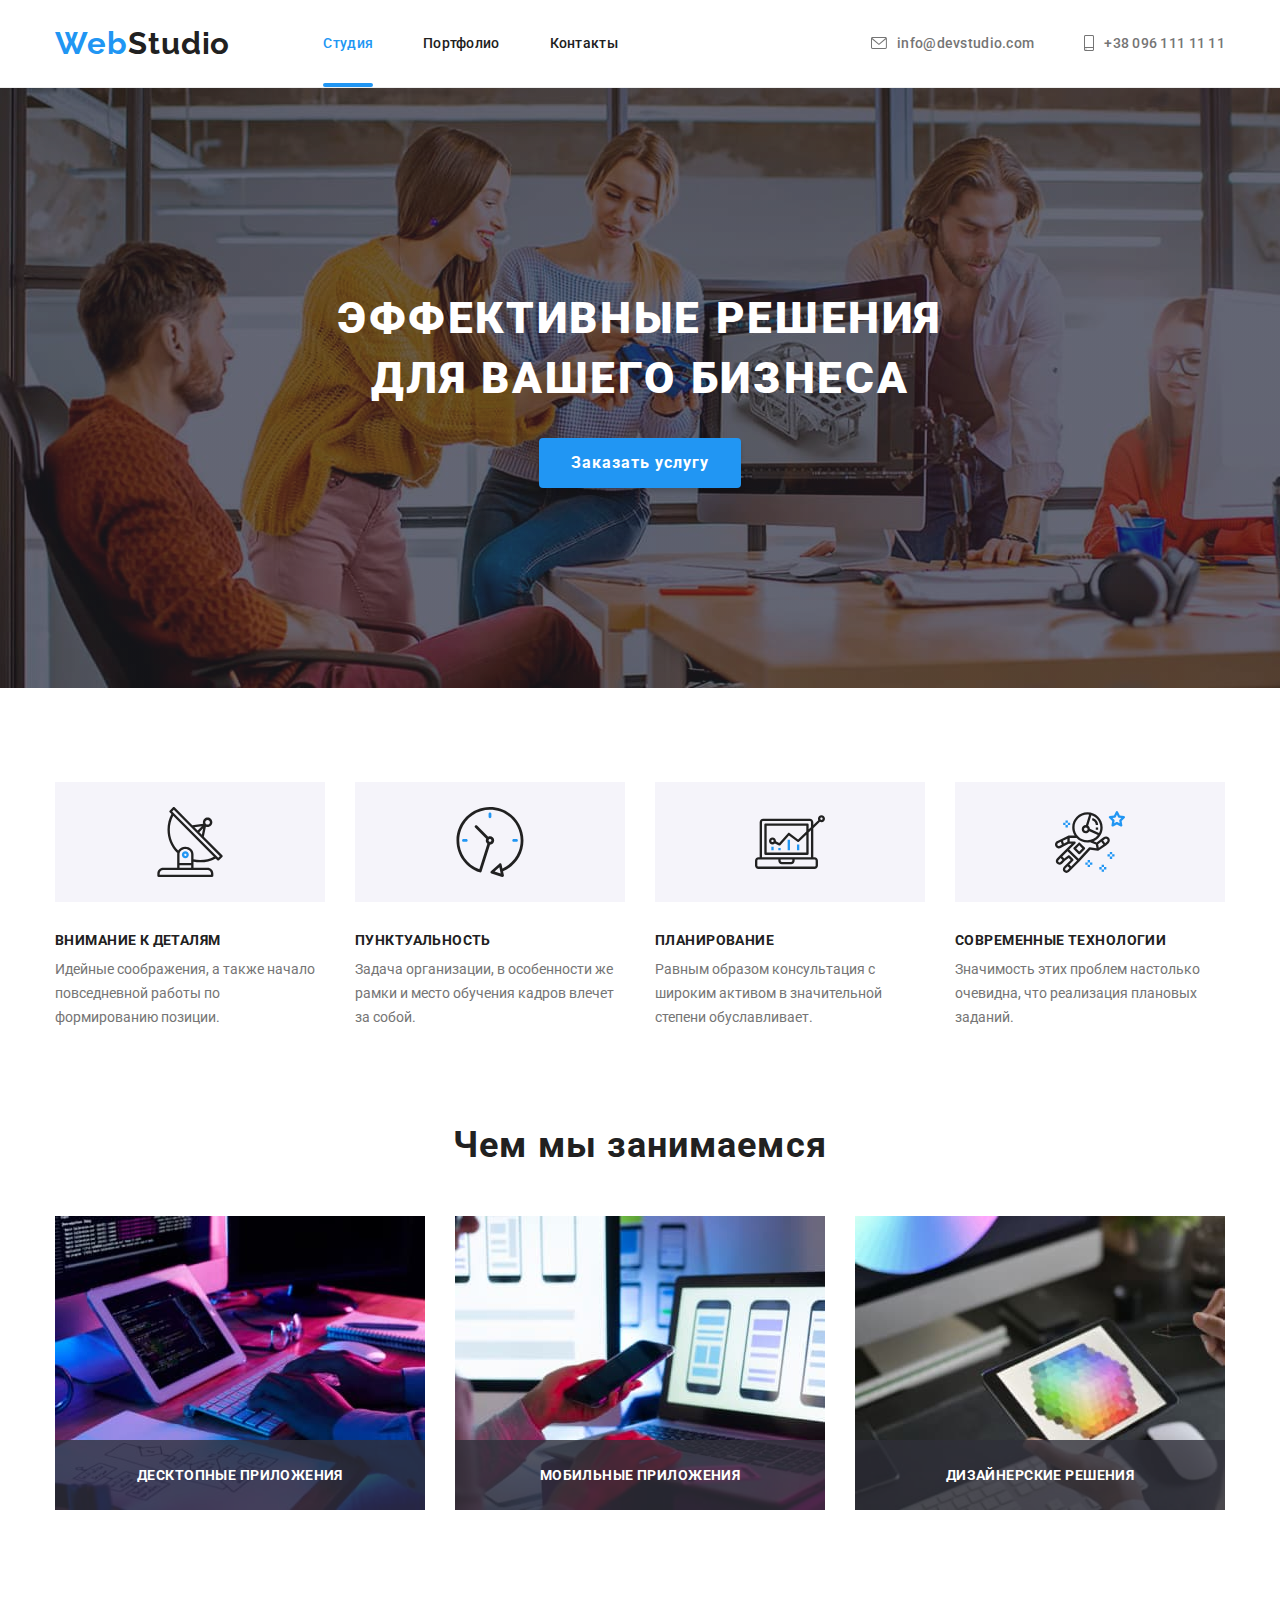
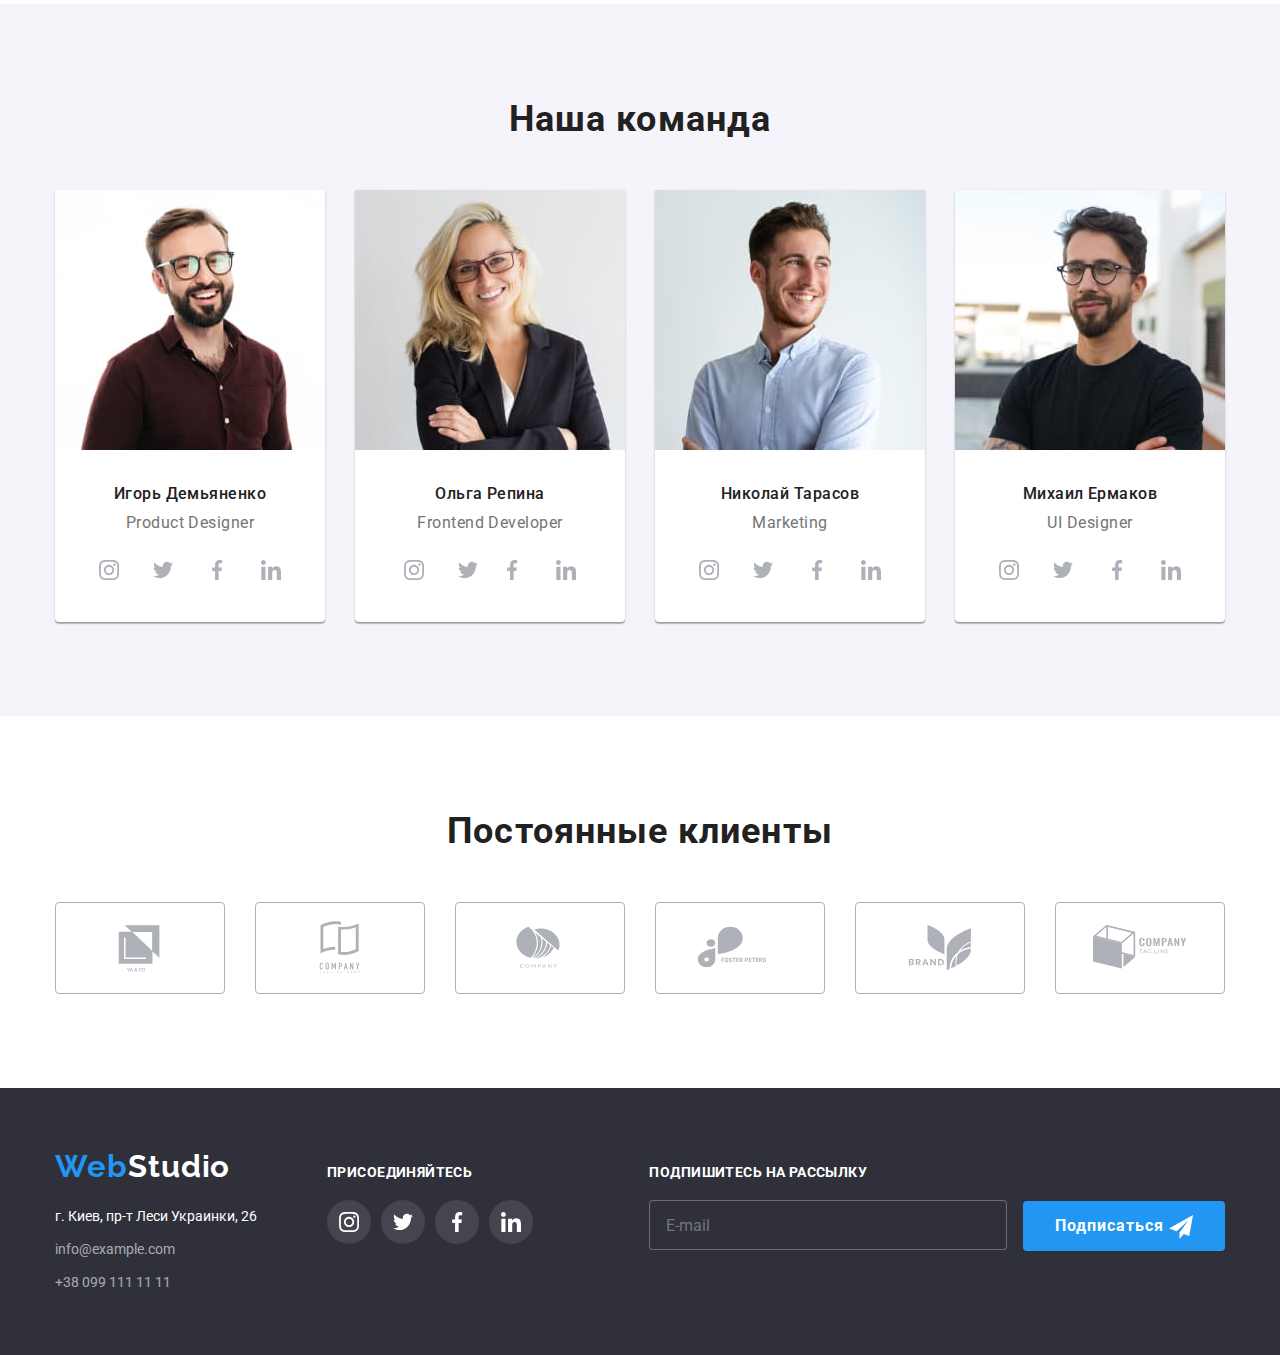
==== commit c1c3f35c: "ДЗ-8" ====
--- a/index.html
+++ b/index.html
@@ -40,7 +40,7 @@
                         info@devstudio.com
                     </a>
                 </li>
-                <li class="contacts__list">
+                <li class="contacts__item">
                     <a class="contacts__link link" href="tel:+380961111111">
                         <svg class="contacts__icon tell-icon">
                             <use href="./images/symbol-defs.svg#icon-smartphone"></use>
--- a/css/main.min.css
+++ b/css/main.min.css
@@ -1,2 +1,2 @@
-:root{--brand-color: #2196f3;--black-color: #212121;--grey-color: #757575;--white-color: #ffffff;--icon-color: #afb1b8}*,*::before,*::after{box-sizing:border-box}body{font-family:"Roboto", sans-serif;font-style:normal;color:var(--black-color)}ul{list-style-type:none;margin:0;padding:0}.link{font-style:normal;text-decoration:none;color:var(--black-color);transition:color 250ms cubic-bezier(0.4, 0, 0.2, 1)}.link:hover,.link:focus{color:var(--brand-color)}.container{margin:0 auto;padding:0 15px;width:100%}@media screen and (min-width: 480px){.container{width:480px}}@media screen and (min-width: 768px){.container{width:768px}}@media screen and (min-width: 1200px){.container{width:1200px}}.section{padding:60px 0}@media screen and (min-width: 1200px){.section{padding:94px 0}}.logo{font-family:Raleway;font-weight:bold;font-size:24px;line-height:1.192;text-decoration:none;letter-spacing:0.03em;color:var(--brand-color)}@media screen and (min-width: 1200px){.logo{font-size:31px}}.logo__span--color--black{color:var(--black-color)}.logo__span--color--white{color:var(--white-color)}.work__title,.team__title,.client__title{margin:0 auto 30px;font-weight:bold;font-size:24px;line-height:1.167;letter-spacing:0.03em;text-align:center}@media screen and (min-width: 480px){.work__title,.team__title,.client__title{font-size:28px}}@media screen and (min-width: 1200px){.work__title,.team__title,.client__title{margin-bottom:50px;font-size:36px}}.header{border-bottom:1px solid #eeeeee;padding:16px 0}.header__container{display:flex;justify-content:space-between;align-items:center;position:relative}.nav{display:flex}.nav__list{display:flex;align-items:center;padding:0}.nav__item:not(:last-child){margin-right:50px}.nav__link{font-weight:500;font-size:14px;line-height:1.143;letter-spacing:0.02em}.nav__link--current{display:block;position:relative;color:var(--brand-color)}.nav__link--current::after{display:inline-block;position:absolute;bottom:-32px;left:0;content:"";width:100%;background:#2196f3;border:2px solid;border-radius:2px}.contacts__list{display:flex}.contacts__item:not(:last-child){margin-right:50px}.contacts__icon{margin-right:10px;fill:var(--grey-color);transition:fill 250ms cubic-bezier(0.4, 0, 0.2, 1)}.contacts__icon.mail-icon{height:12px;width:16px}.contacts__icon.tell-icon{height:16px;width:10px}.contacts__link{display:flex;align-items:center;font-weight:500;font-size:14px;line-height:1.143;letter-spacing:0.02em;color:var(--grey-color)}.contacts__link:hover .contacts__icon,.contacts__link:focus .contacts__icon{fill:var(--brand-color)}.header__nav{display:none;margin:0;margin-left:93px}.header__contacts{display:none}.hero{background-color:#c4c4c4;background-image:linear-gradient(to right, rgba(47,48,58,0.4), rgba(47,48,58,0.4)),url("..//../images/hero.jpg");background-size:cover}@media (min-device-pixel-ratio: 2), (min-resolution: 192dpi), (min-resolution: 2dppx){.hero{background-image:linear-gradient(to right, rgba(47,48,58,0.4), rgba(47,48,58,0.4)),url("..//../images/hero-2x.jpg")}}@media screen and (min-width: 768px){.hero{background-image:linear-gradient(to right, rgba(47,48,58,0.4), rgba(47,48,58,0.4)),url("..//../images/hero-tab.jpg")}}@media screen and (min-width: 768px) and (min-device-pixel-ratio: 2), screen and (min-width: 768px) and (min-resolution: 192dpi), screen and (min-width: 768px) and (min-resolution: 2dppx){.hero{background-image:linear-gradient(to right, rgba(47,48,58,0.4), rgba(47,48,58,0.4)),url("..//../images/hero-tab-2x.jpg")}}@media screen and (min-width: 1200px){.hero{background-image:linear-gradient(to right, rgba(47,48,58,0.4), rgba(47,48,58,0.4)),url("..//../images/hero-desc.jpg")}}@media screen and (min-width: 1200px) and (min-device-pixel-ratio: 2), screen and (min-width: 1200px) and (min-resolution: 192dpi), screen and (min-width: 1200px) and (min-resolution: 2dppx){.hero{background-image:linear-gradient(to right, rgba(47,48,58,0.4), rgba(47,48,58,0.4)),url("..//../images/hero-desc-2x.jpg")}}.hero__container{padding-top:100px;padding-bottom:100px}@media screen and (min-width: 480px){.hero__container{padding-top:118px;padding-bottom:118px}}@media screen and (min-width: 1200px){.hero__container{padding-top:200px;padding-bottom:200px}}.hero__title{margin:0 auto 30px auto;text-transform:uppercase;text-align:center;font-weight:900;font-size:20px;line-height:1.364;letter-spacing:0.06em;color:var(--white-color)}@media screen and (min-width: 480px){.hero__title{font-size:26px}}@media screen and (min-width: 1200px){.hero__title{font-size:44px}}.hero__order-button{margin:0 auto}.order-button{display:block;padding:10px 32px;font-weight:bold;font-size:16px;line-height:1.875;letter-spacing:0.06em;color:var(--white-color);background-color:var(--brand-color);cursor:pointer;border:none;border-radius:4px;box-shadow:0px 4px 4px rgba(0,0,0,0.15)}.button-close{display:flex;justify-content:center;align-items:center;position:absolute;top:8px;right:8px;width:30px;height:30px;border:1px solid rgba(0,0,0,0.1);border-radius:50%;background-color:#fff;cursor:pointer}.button-close__icon{position:relative;height:100%;width:100%;fill:var(--black-color);transition:fill 250ms cubic-bezier(0.4, 0, 0.2, 1)}.button-close:hover .button-close__icon,.button-close:focus .button-close__icon{fill:var(--brand-color)}.send-button{padding:10px 56px;font-weight:bold;font-size:16px;line-height:1.875;letter-spacing:0.06em;color:var(--white-color);background-color:var(--brand-color);cursor:pointer;border:none;border-radius:4px;box-shadow:0px 4px 4px rgba(0,0,0,0.15)}.filters__button{padding:5px 20px;font-family:Roboto;font-style:normal;font-weight:500;font-size:16px;line-height:1.62;letter-spacing:0.03em;text-align:center;background-color:#f5f4fa;border:none;border-radius:4px;cursor:pointer;transition:background-color 250ms cubic-bezier(0.4, 0, 0.2, 1),color 250ms cubic-bezier(0.4, 0, 0.2, 1),box-shadow 250ms cubic-bezier(0.4, 0, 0.2, 1)}.filters__button:hover,.filters__button:focus{background-color:var(--brand-color);color:var(--white-color);box-shadow:0px 3px 1px rgba(0,0,0,0.1),0px 1px 2px rgba(0,0,0,0.08),0px 2px 2px rgba(0,0,0,0.12)}.subscribe-button{padding:10px 32px;font-weight:bold;font-size:16px;line-height:1.875;letter-spacing:0.06em;color:var(--white-color);background-color:var(--brand-color);cursor:pointer;border:none;border-radius:4px}.subscribe-button__icon{vertical-align:middle;width:24px;height:24px}.backdrop{position:fixed;top:0;left:0;width:100%;height:100%;opacity:1;visibility:visible;transition:opacity 250ms, visibility 250ms;background-color:rgba(0,0,0,0.2)}.backdrop.is-hidden{opacity:0;visibility:hidden;pointer-events:none}.modal{position:absolute;top:50%;left:50%;transform:translate(-50%, -50%);padding:40px;width:90vw;box-shadow:0px 1px 3px rgba(0,0,0,0.12),0px 1px 1px rgba(0,0,0,0.14),0px 2px 1px rgba(0,0,0,0.2);border-radius:4px;background-color:#fff}@media screen and (min-width: 480px){.modal{width:450px}}@media screen and (min-width: 1200px){.modal{width:528px}}.modal__title{margin:0;margin-bottom:12px;font-weight:bold;font-size:16px;line-height:23px;text-align:center;letter-spacing:0.03em}@media screen and (min-width: 480px){.modal__title{font-size:20px}}.modal__label{position:relative;display:flex;flex-direction:column;margin-bottom:10px;font-size:12px;line-height:1.667;letter-spacing:0.01em;color:var(--grey-color)}.modal__icon{position:absolute;bottom:9px;left:12px;width:18px;height:18px;fill:#212121;transition:fill 250ms cubic-bezier(0.4, 0, 0.2, 1)}.modal__send-button{margin-top:30px}.modal__input{margin-top:4px;padding:11px 12px 11px 42px;border:1px solid rgba(33,33,33,0.2);border-radius:4px;cursor:pointer;transition:border 250ms cubic-bezier(0.4, 0, 0.2, 1)}.modal__input:hover,.modal__input:focus{border:1px solid var(--brand-color);outline:none}.modal__input:hover ~ .modal__icon,.modal__input:focus ~ .modal__icon{fill:var(--brand-color)}.modal__textarea{margin-top:4px;padding:12px 16px;font-size:14px;line-height:1.143;letter-spacing:0.01em;border:1px solid rgba(33,33,33,0.2);border-radius:4px;resize:none;cursor:pointer;transition:border 250ms cubic-bezier(0.4, 0, 0.2, 1)}.modal__textarea:hover,.modal__textarea:focus{border:1px solid var(--brand-color);outline:none}.modal__textarea::placeholder{font-size:14px;line-height:1.143;letter-spacing:0.01em;color:rgba(117,117,117,0.5)}.modal-agree{display:flex;flex-direction:column;align-items:center;margin-top:20px}.modal-agree__label{font-size:12px;line-height:1.714;letter-spacing:0.03em;color:var(--grey-color)}@media screen and (min-width: 1200px){.modal-agree__label{font-size:14px}}.modal-agree__conditions{color:var(--brand-color)}.modal-agree__icon{display:inline-block;vertical-align:text-top;width:16px;height:15px;border:2px solid var(--black-color);border-radius:2px}.modal-agree__checkbox{appearance:none;position:absolute}.modal-agree__checkbox:focus+.modal-agree__icon{border-color:var(--brand-color)}.modal-agree__checkbox:checked+.modal-agree__icon{border-color:transparent;background-color:var(--brand-color);background-image:url("../images/icon-check.svg");background-size:contain;background-origin:border-box}.mobile-nav{position:fixed;background-color:#fff;top:0;left:0;width:100vw;height:100vh}.mobile-nav__container{position:relative;display:flex;flex-direction:column;justify-content:space-between;padding:48px 40px;height:100%}.mobile-nav.is-hidden{opacity:0;visibility:hidden;pointer-events:none}.mobile-nav__item{margin-bottom:32px}.mobile-nav__link{font-weight:500;font-size:40px;line-height:1.175;letter-spacing:0.02em}.mobile-contacts__list{margin-bottom:64px}.mobile-contacts__item:first-child{margin-bottom:32px;font-weight:500;font-size:34px;line-height:1.176;letter-spacing:0.02em;color:var(--brand-color)}.mobile-contacts__item:last-child{font-weight:500;font-size:24px;line-height:1.167;letter-spacing:0.02em;color:var(--grey-color)}.mobile-contacts__link{color:inherit}.mobile-social__list{display:flex}.mobile-social__item:not(:last-child){padding-right:10px;border-right:1px solid rgba(33,33,33,0.2)}.mobile-social__item:not(:first-child){margin-left:10px}.mobile-social__link{font-weight:500;font-size:18px;line-height:1.222;letter-spacing:0.02em;color:var(--brand-color)}.menu-open{position:absolute;right:15px;padding:0;width:40px;height:40px;border:none;background-color:#fff}.menu-open:hover,.menu-open:focus{fill:var(--brand-color)}.menu-open__icon{width:100%;height:100%}.menu-close{position:absolute;top:10px;right:15px;padding:0;width:40px;height:40px;border:none;background-color:#fff}.menu-close:hover,.menu-close:focus{fill:var(--brand-color)}.menu-close__icon{width:100%;height:100%}.quality__list{margin-bottom:-30px}@media screen and (min-width: 768px){.quality__list{display:flex;flex-wrap:wrap;margin-left:-30px}}.quality__item{margin-bottom:30px}@media screen and (min-width: 768px){.quality__item{flex-basis:calc((100% - 60px) / 2);margin-left:30px}}@media screen and (min-width: 1200px){.quality__item{flex-basis:calc((100% - 120px) / 4)}}.quality__title{margin:0 0 10px 0;font-weight:bold;font-size:14px;line-height:1.143;letter-spacing:0.03em;text-transform:uppercase;text-align:center}@media screen and (min-width: 768px){.quality__title{text-align:start}}.quality__desc{margin:0;font-size:14px;line-height:1.714;letter-spacing:0.03;color:var(--grey-color)}.quality__icon{display:flex;justify-content:center;align-items:center;margin-bottom:30px;height:120px;background-color:#f5f4fa}.work{display:none;padding-top:0}@media screen and (min-width: 1200px){.work{display:flex}}.work__list{display:flex;justify-content:space-between}.work__item{position:relative}.work__image{display:block}.work__label{position:absolute;bottom:0;padding:27px 0;width:100%;height:70px;font-weight:bold;font-size:14px;line-height:1.143;letter-spacing:0.03em;text-align:center;text-transform:uppercase;color:var(--white-color);background-color:rgba(47,48,58,0.8)}.team{background-color:#f5f4fa}.team__list{margin-bottom:-30px}@media screen and (min-width: 768px){.team__list{display:flex;flex-wrap:wrap;margin-left:-30px}}.team__item{margin-bottom:30px;width:100%;background-color:var(--white-color);box-shadow:0px 1px 3px rgba(0,0,0,0.12),0px 1px 1px rgba(0,0,0,0.14),0px 2px 1px rgba(0,0,0,0.2);border-radius:0px 0px 4px 4px}@media screen and (min-width: 480px){.team__item{width:450px}}@media screen and (min-width: 768px){.team__item{flex-basis:calc((100% - 60px) / 2);margin-left:30px}}@media screen and (min-width: 1200px){.team__item{flex-basis:calc((100% - 120px) / 4)}}.team__image{width:100%}.team__desc{padding:30px 0 24px 0;text-align:center}@media screen and (min-width: 1200px){.team__desc{padding-bottom:30px}}.team__name{margin:0;font-weight:500;font-size:16px;line-height:1.188;letter-spacing:0.03em}.team__position{margin:10px 0 16px 0;font-size:16px;line-height:1.188;letter-spacing:0.03em;color:var(--grey-color)}.socialmedia__list{display:flex;justify-content:center}.socialmedia__item:not(:last-child){margin-right:10px}.socialmedia__icon{height:20px;width:20px;fill:currentColor}.socialmedia__link{display:flex;justify-content:center;align-items:center;width:44px;height:44px;border-radius:50%;transition:background-color 250ms cubic-bezier(0.4, 0, 0.2, 1),color 250ms cubic-bezier(0.4, 0, 0.2, 1)}.socialmedia__link:hover,.socialmedia__link:focus{background-color:var(--brand-color);color:var(--white-color);border-radius:50%}.socialmedia__link--color--grey{color:var(--icon-color)}.socialmedia__link--color--white{color:var(--white-color)}.socialmedia__link--backcolor--grey{background-color:rgba(255,255,255,0.1)}.client__list{margin-bottom:-30px}@media screen and (min-width: 480px){.client__list{display:flex;flex-wrap:wrap;margin-left:-30px}}.client__item{margin-bottom:30px}@media screen and (min-width: 480px){.client__item{flex-basis:calc((100% - 60px) / 2);margin-left:30px}}@media screen and (min-width: 768px){.client__item{flex-basis:calc((100% - 90px) / 3)}}@media screen and (min-width: 1200px){.client__item{flex-basis:calc((100% - 180px) / 6)}}.client__link{display:flex;justify-content:center;align-items:center;padding:15px 30px;border:1px solid;border-radius:4px;color:var(--icon-color)}.client__icon{width:106px;height:60px;fill:currentColor}.filters__list{display:flex;flex-wrap:wrap;margin:0 auto 40px}@media screen and (min-width: 768px){.filters__list{justify-content:center;margin-bottom:30px}}@media screen and (min-width: 768px){.filters__list{margin-bottom:50px}}@media screen and (min-width: 768px){.filters__item{margin-bottom:0}}.filters__item:not(:last-child){margin-right:8px}@media screen and (max-width: 767px){.filters__item:not(:nth-last-child(-n+2)){margin-bottom:15px}}.portfolio__list{margin-bottom:-30px}@media screen and (min-width: 768px){.portfolio__list{display:flex;flex-wrap:wrap;margin-left:-30px}}.portfolio__item{width:100%;margin-bottom:30px}@media screen and (min-width: 480px){.portfolio__item{width:450px}}@media screen and (min-width: 768px){.portfolio__item{flex-basis:calc((100% - 60px) / 2);margin-left:30px}}@media screen and (min-width: 1200px){.portfolio__item{flex-basis:calc((100% - 90px) / 3)}}.portfolio__article{height:100%}.portfolio__thumb{position:relative;overflow:hidden}.portfolio__image{display:block;width:100%}.portfolio__box{flex-grow:1;padding:20px 24px;border:1px solid #eeeeee;border-top:none}.portfolio__title{margin:0;margin-bottom:4px;font-weight:bold;font-size:18px;line-height:2;letter-spacing:0.06em;color:var(--black-color)}.portfolio__text{margin:0;font-size:16px;line-height:1.875;letter-spacing:0.03em;color:var(--grey-color)}.portfolio__desc{position:absolute;top:0;left:0;transform:translateY(100%);width:100%;height:100%;margin:0;padding:63px 24px;font-size:18px;line-height:1.556;letter-spacing:0.03em;color:var(--white-color);background-color:rgba(33,150,243,0.9);transition:transform 250ms cubic-bezier(0.4, 0, 0.2, 1)}.portfolio__link{display:flex;flex-direction:column;height:100%;transition:box-shadow 250ms cubic-bezier(0.4, 0, 0.2, 1)}.portfolio__link:hover,.portfolio__link:focus{box-shadow:0px 1px 1px rgba(0,0,0,0.12),0px 4px 4px rgba(0,0,0,0.06),1px 4px 6px rgba(0,0,0,0.16)}.portfolio__link:hover .portfolio__desc,.portfolio__link:focus .portfolio__desc{transform:translateY(0)}.footer{background-color:#2f303a;padding:60px 0}.footer__logo{display:inline-block;margin-bottom:20px}@media screen and (min-width: 1200px){.footer__container{display:flex;justify-content:space-between;align-items:baseline}}.footer__box{margin-bottom:60px}@media screen and (min-width: 768px){.footer__box{display:flex;justify-content:space-between;align-items:baseline;margin:0 74px 60px 61px}}@media screen and (min-width: 1200px){.footer__box{margin:0}}.footer__address{margin-bottom:60px;text-align:center}@media screen and (min-width: 768px){.footer__address{margin-bottom:0}}@media screen and (min-width: 1200px){.footer__address{text-align:start}}.address__item{color:rgba(255,255,255,0.6)}.address__item:not(:last-child){margin-bottom:9px}.address__item:nth-child(1){color:var(--white-color)}.address__link{font-size:14px;line-height:1.714;color:inherit}.join{margin-bottom:60px;text-align:center}@media screen and (min-width: 1200px){.join{margin-left:70px;text-align:start}}.join__title{margin:0 0 20px 0;font-weight:bold;font-size:14px;line-height:1.143;letter-spacing:0.03em;text-transform:uppercase;color:var(--white-color)}@media screen and (min-width: 768px){.join{margin-bottom:0}}.subscribe{text-align:center}@media screen and (min-width: 1200px){.subscribe{text-align:start}}.subscribe__title{margin:0 0 20px 0;font-weight:bold;font-size:14px;line-height:1.143;letter-spacing:0.03em;text-transform:uppercase;color:var(--white-color)}.subscribe__input{padding:15px 16px;margin-bottom:20px;height:50px;width:100%;color:var(--white-color);border:1px solid rgba(255,255,255,0.3);border-radius:4px;background-color:#2f303a}@media screen and (min-width: 768px){.subscribe__input{width:450px}}@media screen and (min-width: 1200px){.subscribe__input{width:358px;margin-bottom:0;margin-right:12px}}@media screen and (min-width: 768px){.subscribe__botton{display:block;margin:0 auto}}@media screen and (min-width: 1200px){.subscribe__botton{display:inline}}
+:root{--brand-color: #2196f3;--black-color: #212121;--grey-color: #757575;--white-color: #ffffff;--icon-color: #afb1b8}*,*::before,*::after{box-sizing:border-box}body{font-family:"Roboto", sans-serif;font-style:normal;color:var(--black-color)}ul{list-style-type:none;margin:0;padding:0}.link{font-style:normal;text-decoration:none;color:var(--black-color);transition:color 250ms cubic-bezier(0.4, 0, 0.2, 1)}.link:hover,.link:focus{color:var(--brand-color)}.container{margin:0 auto;padding:0 15px;width:100%}@media screen and (min-width: 480px){.container{width:480px}}@media screen and (min-width: 768px){.container{width:768px}}@media screen and (min-width: 1200px){.container{width:1200px}}.section{padding:60px 0}@media screen and (min-width: 1200px){.section{padding:94px 0}}.logo{font-family:Raleway;font-weight:bold;font-size:24px;line-height:1.192;text-decoration:none;letter-spacing:0.03em;color:var(--brand-color)}@media screen and (min-width: 1200px){.logo{font-size:31px}}.logo__span--color--black{color:var(--black-color)}.logo__span--color--white{color:var(--white-color)}.work__title,.team__title,.client__title{margin:0 auto 30px;font-weight:bold;font-size:24px;line-height:1.167;letter-spacing:0.03em;text-align:center}@media screen and (min-width: 480px){.work__title,.team__title,.client__title{font-size:28px}}@media screen and (min-width: 1200px){.work__title,.team__title,.client__title{margin-bottom:50px;font-size:36px}}.header{border-bottom:1px solid #eeeeee;padding:16px 0}@media screen and (min-width: 768px){.header{padding:23px 0}}@media screen and (min-width: 1200px){.header{padding:25px 0}}.header__container{display:flex;justify-content:space-between;align-items:center;position:relative}.nav{display:flex}.nav__list{display:flex;align-items:center;padding:0}.nav__item:not(:last-child){margin-right:50px}.nav__link{font-weight:500;font-size:14px;line-height:1.143;letter-spacing:0.02em}.nav__link--current{display:block;position:relative;color:var(--brand-color)}.nav__link--current::after{display:inline-block;position:absolute;bottom:-32px;left:0;content:"";width:100%;background:#2196f3;border:2px solid;border-radius:2px}@media screen and (min-width: 1200px){.nav__link--current::after{bottom:-36px}}.contacts__list{display:flex}@media screen and (min-width: 1200px){.contacts__item:not(:last-child){margin-right:50px}}.contacts__icon{margin-right:10px;fill:var(--grey-color);transition:fill 250ms cubic-bezier(0.4, 0, 0.2, 1)}.contacts__icon.mail-icon{height:12px;width:16px}.contacts__icon.tell-icon{height:16px;width:10px}.contacts__link{display:flex;align-items:center;font-weight:500;font-size:14px;line-height:1.143;letter-spacing:0.02em;color:var(--grey-color)}.contacts__link:hover .contacts__icon,.contacts__link:focus .contacts__icon{fill:var(--brand-color)}.header__nav{display:none}@media screen and (min-width: 768px){.header__nav{display:flex;margin-left:88px}}@media screen and (min-width: 1200px){.header__nav{margin-left:93px}}.header__contacts{display:none}@media screen and (min-width: 768px){.header__contacts{display:block}}@media screen and (min-width: 1200px){.header__contacts{display:flex}}.hero{background-color:#c4c4c4;background-image:linear-gradient(to right, rgba(47,48,58,0.4), rgba(47,48,58,0.4)),url("..//../images/hero.jpg");background-size:cover}@media (min-device-pixel-ratio: 2), (min-resolution: 192dpi), (min-resolution: 2dppx){.hero{background-image:linear-gradient(to right, rgba(47,48,58,0.4), rgba(47,48,58,0.4)),url("..//../images/hero-2x.jpg")}}@media screen and (min-width: 768px){.hero{background-image:linear-gradient(to right, rgba(47,48,58,0.4), rgba(47,48,58,0.4)),url("..//../images/hero-tab.jpg")}}@media screen and (min-width: 768px) and (min-device-pixel-ratio: 2), screen and (min-width: 768px) and (min-resolution: 192dpi), screen and (min-width: 768px) and (min-resolution: 2dppx){.hero{background-image:linear-gradient(to right, rgba(47,48,58,0.4), rgba(47,48,58,0.4)),url("..//../images/hero-tab-2x.jpg")}}@media screen and (min-width: 1200px){.hero{background-image:linear-gradient(to right, rgba(47,48,58,0.4), rgba(47,48,58,0.4)),url("..//../images/hero-desc.jpg")}}@media screen and (min-width: 1200px) and (min-device-pixel-ratio: 2), screen and (min-width: 1200px) and (min-resolution: 192dpi), screen and (min-width: 1200px) and (min-resolution: 2dppx){.hero{background-image:linear-gradient(to right, rgba(47,48,58,0.4), rgba(47,48,58,0.4)),url("..//../images/hero-desc-2x.jpg")}}.hero__container{padding-top:100px;padding-bottom:100px}@media screen and (min-width: 480px){.hero__container{padding-top:118px;padding-bottom:118px}}@media screen and (min-width: 1200px){.hero__container{padding-top:200px;padding-bottom:200px}}.hero__title{margin:0 auto 30px auto;text-transform:uppercase;text-align:center;font-weight:900;font-size:20px;line-height:1.364;letter-spacing:0.06em;color:var(--white-color)}@media screen and (min-width: 480px){.hero__title{font-size:26px}}@media screen and (min-width: 1200px){.hero__title{font-size:44px}}.hero__order-button{margin:0 auto}.order-button{display:block;padding:10px 32px;font-weight:bold;font-size:16px;line-height:1.875;letter-spacing:0.06em;color:var(--white-color);background-color:var(--brand-color);cursor:pointer;border:none;border-radius:4px;box-shadow:0px 4px 4px rgba(0,0,0,0.15)}.button-close{display:flex;justify-content:center;align-items:center;position:absolute;top:8px;right:8px;width:30px;height:30px;border:1px solid rgba(0,0,0,0.1);border-radius:50%;background-color:#fff;cursor:pointer}.button-close__icon{position:relative;height:100%;width:100%;fill:var(--black-color);transition:fill 250ms cubic-bezier(0.4, 0, 0.2, 1)}.button-close:hover .button-close__icon,.button-close:focus .button-close__icon{fill:var(--brand-color)}.send-button{padding:10px 56px;font-weight:bold;font-size:16px;line-height:1.875;letter-spacing:0.06em;color:var(--white-color);background-color:var(--brand-color);cursor:pointer;border:none;border-radius:4px;box-shadow:0px 4px 4px rgba(0,0,0,0.15)}.filters__button{padding:5px 20px;font-family:Roboto;font-style:normal;font-weight:500;font-size:16px;line-height:1.62;letter-spacing:0.03em;text-align:center;background-color:#f5f4fa;border:none;border-radius:4px;cursor:pointer;transition:background-color 250ms cubic-bezier(0.4, 0, 0.2, 1),color 250ms cubic-bezier(0.4, 0, 0.2, 1),box-shadow 250ms cubic-bezier(0.4, 0, 0.2, 1)}.filters__button:hover,.filters__button:focus{background-color:var(--brand-color);color:var(--white-color);box-shadow:0px 3px 1px rgba(0,0,0,0.1),0px 1px 2px rgba(0,0,0,0.08),0px 2px 2px rgba(0,0,0,0.12)}.subscribe-button{padding:10px 32px;font-weight:bold;font-size:16px;line-height:1.875;letter-spacing:0.06em;color:var(--white-color);background-color:var(--brand-color);cursor:pointer;border:none;border-radius:4px}.subscribe-button__icon{vertical-align:middle;width:24px;height:24px}.backdrop{position:fixed;top:0;left:0;width:100%;height:100%;opacity:1;visibility:visible;transition:opacity 250ms, visibility 250ms;background-color:rgba(0,0,0,0.2)}.backdrop.is-hidden{opacity:0;visibility:hidden;pointer-events:none}.modal{position:absolute;top:50%;left:50%;transform:translate(-50%, -50%);padding:40px;width:90vw;box-shadow:0px 1px 3px rgba(0,0,0,0.12),0px 1px 1px rgba(0,0,0,0.14),0px 2px 1px rgba(0,0,0,0.2);border-radius:4px;background-color:#fff}@media screen and (min-width: 480px){.modal{width:450px}}@media screen and (min-width: 1200px){.modal{width:528px}}.modal__title{margin:0;margin-bottom:12px;font-weight:bold;font-size:16px;line-height:23px;text-align:center;letter-spacing:0.03em}@media screen and (min-width: 480px){.modal__title{font-size:20px}}.modal__label{position:relative;display:flex;flex-direction:column;margin-bottom:10px;font-size:12px;line-height:1.667;letter-spacing:0.01em;color:var(--grey-color)}.modal__icon{position:absolute;bottom:9px;left:12px;width:18px;height:18px;fill:#212121;transition:fill 250ms cubic-bezier(0.4, 0, 0.2, 1)}.modal__send-button{margin-top:30px}.modal__input{margin-top:4px;padding:11px 12px 11px 42px;border:1px solid rgba(33,33,33,0.2);border-radius:4px;cursor:pointer;transition:border 250ms cubic-bezier(0.4, 0, 0.2, 1)}.modal__input:hover,.modal__input:focus{border:1px solid var(--brand-color);outline:none}.modal__input:hover ~ .modal__icon,.modal__input:focus ~ .modal__icon{fill:var(--brand-color)}.modal__textarea{margin-top:4px;padding:12px 16px;font-size:14px;line-height:1.143;letter-spacing:0.01em;border:1px solid rgba(33,33,33,0.2);border-radius:4px;resize:none;cursor:pointer;transition:border 250ms cubic-bezier(0.4, 0, 0.2, 1)}.modal__textarea:hover,.modal__textarea:focus{border:1px solid var(--brand-color);outline:none}.modal__textarea::placeholder{font-size:14px;line-height:1.143;letter-spacing:0.01em;color:rgba(117,117,117,0.5)}.modal-agree{display:flex;flex-direction:column;align-items:center;margin-top:20px}.modal-agree__label{font-size:12px;line-height:1.714;letter-spacing:0.03em;color:var(--grey-color)}@media screen and (min-width: 1200px){.modal-agree__label{font-size:14px}}.modal-agree__conditions{color:var(--brand-color)}.modal-agree__icon{display:inline-block;vertical-align:text-top;width:16px;height:15px;border:2px solid var(--black-color);border-radius:2px}.modal-agree__checkbox{appearance:none;position:absolute}.modal-agree__checkbox:focus+.modal-agree__icon{border-color:var(--brand-color)}.modal-agree__checkbox:checked+.modal-agree__icon{border-color:transparent;background-color:var(--brand-color);background-image:url("../images/icon-check.svg");background-size:contain;background-origin:border-box}.mobile-nav{position:fixed;background-color:#fff;top:0;left:0;width:100vw;height:100vh}.mobile-nav__container{position:relative;display:flex;flex-direction:column;justify-content:space-between;padding:48px 40px;height:100%}.mobile-nav.is-hidden{opacity:0;visibility:hidden;pointer-events:none}.mobile-nav__item{margin-bottom:32px}.mobile-nav__link{font-weight:500;font-size:34px;line-height:1.175;letter-spacing:0.02em}@media screen and (min-width: 480px){.mobile-nav__link{font-size:40px}}.mobile-contacts__list{margin-bottom:64px}.mobile-contacts__item:first-child{margin-bottom:32px;font-weight:500;font-size:24px;line-height:1.176;letter-spacing:0.02em;color:var(--brand-color)}@media screen and (min-width: 480px){.mobile-contacts__item:first-child{font-size:34px}}.mobile-contacts__item:last-child{font-weight:500;font-size:18px;line-height:1.167;letter-spacing:0.02em;color:var(--grey-color)}@media screen and (min-width: 480px){.mobile-contacts__item:last-child{font-size:24px}}.mobile-contacts__link{color:inherit}.mobile-social__list{display:flex}.mobile-social__item:not(:last-child){padding-right:10px;border-right:1px solid rgba(33,33,33,0.2)}.mobile-social__item:not(:first-child){margin-left:10px}.mobile-social__link{font-weight:500;font-size:11px;line-height:1.222;letter-spacing:0.02em;color:var(--brand-color)}@media screen and (min-width: 480px){.mobile-social__link{font-size:18px}}.menu-open{position:absolute;right:15px;padding:0;width:40px;height:40px;border:none;background-color:#fff}.menu-open:hover,.menu-open:focus{fill:var(--brand-color)}@media screen and (min-width: 768px){.menu-open{display:none}}.menu-open__icon{width:100%;height:100%}.menu-close{position:absolute;top:10px;right:15px;padding:0;width:40px;height:40px;border:none;background-color:#fff}.menu-close:hover,.menu-close:focus{fill:var(--brand-color)}.menu-close__icon{width:100%;height:100%}.quality__list{margin-bottom:-30px}@media screen and (min-width: 768px){.quality__list{display:flex;flex-wrap:wrap;margin-left:-30px}}.quality__item{margin-bottom:30px}@media screen and (min-width: 768px){.quality__item{flex-basis:calc((100% - 60px) / 2);margin-left:30px}}@media screen and (min-width: 1200px){.quality__item{flex-basis:calc((100% - 120px) / 4)}}.quality__title{margin:0 0 10px 0;font-weight:bold;font-size:14px;line-height:1.143;letter-spacing:0.03em;text-transform:uppercase;text-align:center}@media screen and (min-width: 768px){.quality__title{text-align:start}}.quality__desc{margin:0;font-size:14px;line-height:1.714;letter-spacing:0.03;color:var(--grey-color)}.quality__icon{display:flex;justify-content:center;align-items:center;margin-bottom:30px;height:120px;background-color:#f5f4fa}.work{display:none;padding-top:0}@media screen and (min-width: 1200px){.work{display:flex}}.work__list{display:flex;justify-content:space-between}.work__item{position:relative}.work__image{display:block}.work__label{position:absolute;bottom:0;padding:27px 0;width:100%;height:70px;font-weight:bold;font-size:14px;line-height:1.143;letter-spacing:0.03em;text-align:center;text-transform:uppercase;color:var(--white-color);background-color:rgba(47,48,58,0.8)}.team{background-color:#f5f4fa}.team__list{margin-bottom:-30px}@media screen and (min-width: 768px){.team__list{display:flex;flex-wrap:wrap;margin-left:-30px}}.team__item{margin-bottom:30px;width:100%;background-color:var(--white-color);box-shadow:0px 1px 3px rgba(0,0,0,0.12),0px 1px 1px rgba(0,0,0,0.14),0px 2px 1px rgba(0,0,0,0.2);border-radius:0px 0px 4px 4px}@media screen and (min-width: 480px){.team__item{width:450px}}@media screen and (min-width: 768px){.team__item{flex-basis:calc((100% - 60px) / 2);margin-left:30px}}@media screen and (min-width: 1200px){.team__item{flex-basis:calc((100% - 120px) / 4)}}.team__image{width:100%}.team__desc{padding:30px 0 24px 0;text-align:center}@media screen and (min-width: 1200px){.team__desc{padding-bottom:30px}}.team__name{margin:0;font-weight:500;font-size:16px;line-height:1.188;letter-spacing:0.03em}.team__position{margin:10px 0 16px 0;font-size:16px;line-height:1.188;letter-spacing:0.03em;color:var(--grey-color)}.socialmedia__list{display:flex;justify-content:center}.socialmedia__item:not(:last-child){margin-right:10px}.socialmedia__icon{height:20px;width:20px;fill:currentColor}.socialmedia__link{display:flex;justify-content:center;align-items:center;width:44px;height:44px;border-radius:50%;transition:background-color 250ms cubic-bezier(0.4, 0, 0.2, 1),color 250ms cubic-bezier(0.4, 0, 0.2, 1)}.socialmedia__link:hover,.socialmedia__link:focus{background-color:var(--brand-color);color:var(--white-color);border-radius:50%}.socialmedia__link--color--grey{color:var(--icon-color)}.socialmedia__link--color--white{color:var(--white-color)}.socialmedia__link--backcolor--grey{background-color:rgba(255,255,255,0.1)}.client__list{margin-bottom:-30px}@media screen and (min-width: 480px){.client__list{display:flex;flex-wrap:wrap;margin-left:-30px}}.client__item{margin-bottom:30px}@media screen and (min-width: 480px){.client__item{flex-basis:calc((100% - 60px) / 2);margin-left:30px}}@media screen and (min-width: 768px){.client__item{flex-basis:calc((100% - 90px) / 3)}}@media screen and (min-width: 1200px){.client__item{flex-basis:calc((100% - 180px) / 6)}}.client__link{display:flex;justify-content:center;align-items:center;padding:15px 30px;border:1px solid;border-radius:4px;color:var(--icon-color)}.client__icon{width:106px;height:60px;fill:currentColor}.filters__list{display:flex;flex-wrap:wrap;margin:0 auto 40px}@media screen and (min-width: 768px){.filters__list{justify-content:center;margin-bottom:30px}}@media screen and (min-width: 768px){.filters__list{margin-bottom:50px}}@media screen and (min-width: 768px){.filters__item{margin-bottom:0}}.filters__item:not(:last-child){margin-right:8px}@media screen and (max-width: 767px){.filters__item:not(:nth-last-child(-n+2)){margin-bottom:15px}}.portfolio__list{margin-bottom:-30px}@media screen and (min-width: 768px){.portfolio__list{display:flex;flex-wrap:wrap;margin-left:-30px}}.portfolio__item{width:100%;margin-bottom:30px}@media screen and (min-width: 480px){.portfolio__item{width:450px}}@media screen and (min-width: 768px){.portfolio__item{flex-basis:calc((100% - 60px) / 2);margin-left:30px}}@media screen and (min-width: 1200px){.portfolio__item{flex-basis:calc((100% - 90px) / 3)}}.portfolio__article{height:100%}.portfolio__thumb{position:relative;overflow:hidden}.portfolio__image{display:block;width:100%}.portfolio__box{flex-grow:1;padding:20px 24px;border:1px solid #eeeeee;border-top:none}.portfolio__title{margin:0;margin-bottom:4px;font-weight:bold;font-size:18px;line-height:2;letter-spacing:0.06em;color:var(--black-color)}.portfolio__text{margin:0;font-size:16px;line-height:1.875;letter-spacing:0.03em;color:var(--grey-color)}.portfolio__desc{position:absolute;top:0;left:0;transform:translateY(100%);width:100%;height:100%;margin:0;padding:63px 24px;font-size:18px;line-height:1.556;letter-spacing:0.03em;color:var(--white-color);background-color:rgba(33,150,243,0.9);transition:transform 250ms cubic-bezier(0.4, 0, 0.2, 1)}.portfolio__link{display:flex;flex-direction:column;height:100%;transition:box-shadow 250ms cubic-bezier(0.4, 0, 0.2, 1)}.portfolio__link:hover,.portfolio__link:focus{box-shadow:0px 1px 1px rgba(0,0,0,0.12),0px 4px 4px rgba(0,0,0,0.06),1px 4px 6px rgba(0,0,0,0.16)}.portfolio__link:hover .portfolio__desc,.portfolio__link:focus .portfolio__desc{transform:translateY(0)}.footer{background-color:#2f303a;padding:60px 0}.footer__logo{display:inline-block;margin-bottom:20px}@media screen and (min-width: 1200px){.footer__container{display:flex;justify-content:space-between;align-items:baseline}}.footer__box{margin-bottom:60px}@media screen and (min-width: 768px){.footer__box{display:flex;justify-content:space-between;align-items:baseline;margin:0 74px 60px 61px}}@media screen and (min-width: 1200px){.footer__box{margin:0}}.footer__address{margin-bottom:60px;text-align:center}@media screen and (min-width: 768px){.footer__address{margin-bottom:0}}@media screen and (min-width: 1200px){.footer__address{text-align:start}}.address__item{color:rgba(255,255,255,0.6)}.address__item:not(:last-child){margin-bottom:9px}.address__item:nth-child(1){color:var(--white-color)}.address__link{font-size:14px;line-height:1.714;color:inherit}.join{margin-bottom:60px;text-align:center}@media screen and (min-width: 1200px){.join{margin-left:70px;text-align:start}}.join__title{margin:0 0 20px 0;font-weight:bold;font-size:14px;line-height:1.143;letter-spacing:0.03em;text-transform:uppercase;color:var(--white-color)}@media screen and (min-width: 768px){.join{margin-bottom:0}}.subscribe{text-align:center}@media screen and (min-width: 1200px){.subscribe{text-align:start}}.subscribe__title{margin:0 0 20px 0;font-weight:bold;font-size:14px;line-height:1.143;letter-spacing:0.03em;text-transform:uppercase;color:var(--white-color)}.subscribe__input{padding:15px 16px;margin-bottom:20px;height:50px;width:100%;color:var(--white-color);border:1px solid rgba(255,255,255,0.3);border-radius:4px;background-color:#2f303a}@media screen and (min-width: 768px){.subscribe__input{width:450px}}@media screen and (min-width: 1200px){.subscribe__input{width:358px;margin-bottom:0;margin-right:12px}}@media screen and (min-width: 768px){.subscribe__botton{display:block;margin:0 auto}}@media screen and (min-width: 1200px){.subscribe__botton{display:inline}}
 /*# sourceMappingURL=main.min.css.map */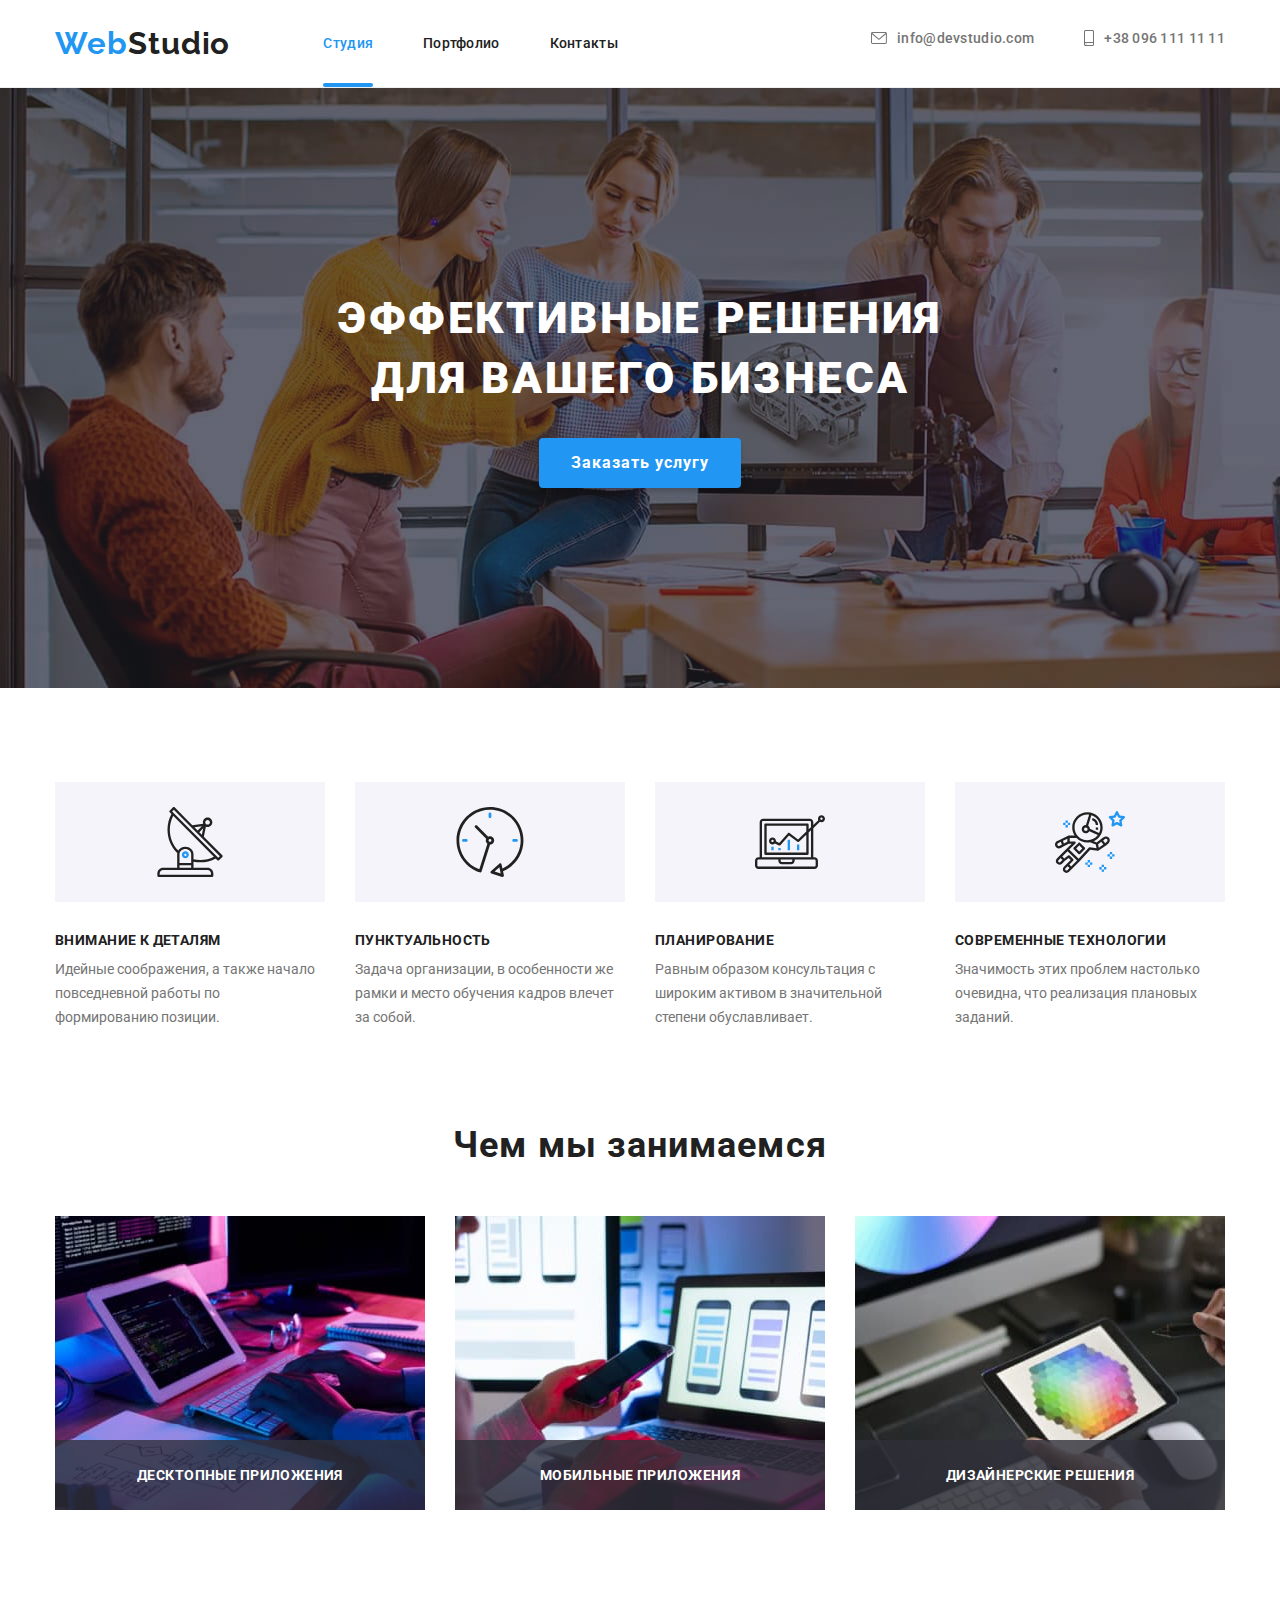
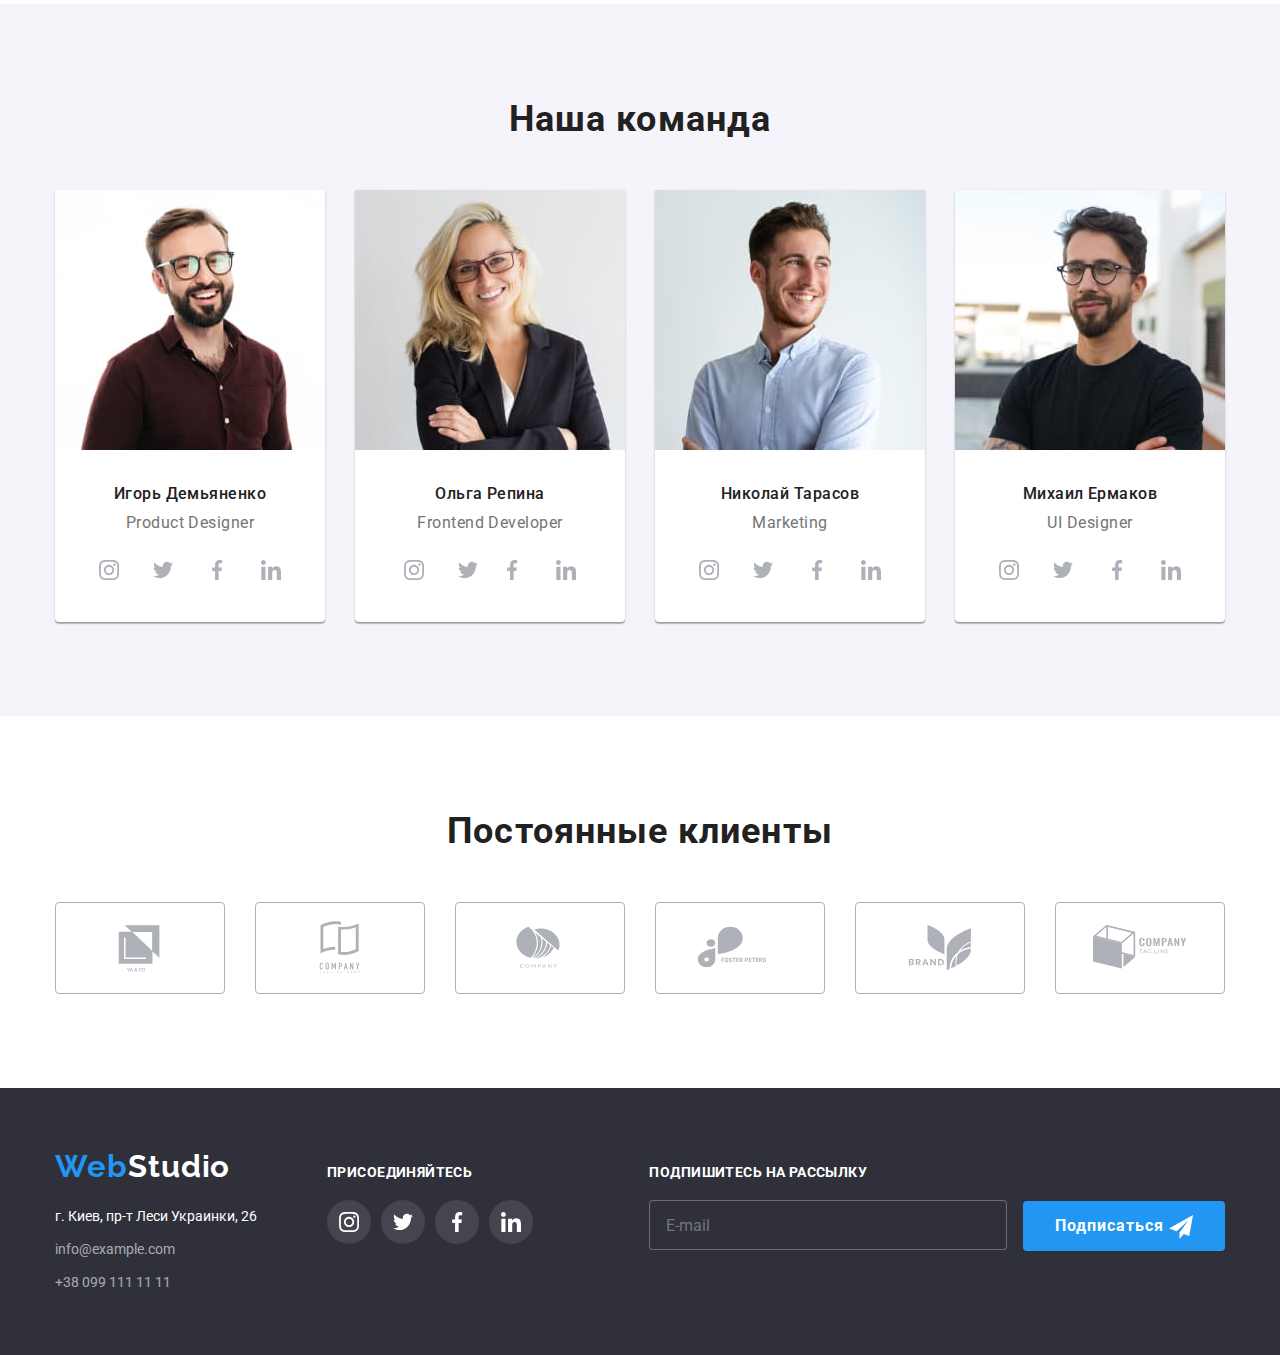
==== commit f760d01c: "ДЗ-8" ====
--- a/index.html
+++ b/index.html
@@ -545,7 +545,7 @@
     </div>
 
     <script src="./js/modal.js"></script>
-    <script src="./js/menu.js"></script>
+    <script src="./js/mobile-menu.js"></script>
 </body>
 
 </html>--- a/css/main.min.css
+++ b/css/main.min.css
@@ -1,2 +1,2 @@
-:root{--brand-color: #2196f3;--black-color: #212121;--grey-color: #757575;--white-color: #ffffff;--icon-color: #afb1b8}*,*::before,*::after{box-sizing:border-box}body{font-family:"Roboto", sans-serif;font-style:normal;color:var(--black-color)}ul{list-style-type:none;margin:0;padding:0}.link{font-style:normal;text-decoration:none;color:var(--black-color);transition:color 250ms cubic-bezier(0.4, 0, 0.2, 1)}.link:hover,.link:focus{color:var(--brand-color)}.container{margin:0 auto;padding:0 15px;width:100%}@media screen and (min-width: 480px){.container{width:480px}}@media screen and (min-width: 768px){.container{width:768px}}@media screen and (min-width: 1200px){.container{width:1200px}}.section{padding:60px 0}@media screen and (min-width: 1200px){.section{padding:94px 0}}.logo{font-family:Raleway;font-weight:bold;font-size:24px;line-height:1.192;text-decoration:none;letter-spacing:0.03em;color:var(--brand-color)}@media screen and (min-width: 1200px){.logo{font-size:31px}}.logo__span--color--black{color:var(--black-color)}.logo__span--color--white{color:var(--white-color)}.work__title,.team__title,.client__title{margin:0 auto 30px;font-weight:bold;font-size:24px;line-height:1.167;letter-spacing:0.03em;text-align:center}@media screen and (min-width: 480px){.work__title,.team__title,.client__title{font-size:28px}}@media screen and (min-width: 1200px){.work__title,.team__title,.client__title{margin-bottom:50px;font-size:36px}}.header{border-bottom:1px solid #eeeeee;padding:16px 0}@media screen and (min-width: 768px){.header{padding:23px 0}}@media screen and (min-width: 1200px){.header{padding:25px 0}}.header__container{display:flex;justify-content:space-between;align-items:center;position:relative}.nav{display:flex}.nav__list{display:flex;align-items:center;padding:0}.nav__item:not(:last-child){margin-right:50px}.nav__link{font-weight:500;font-size:14px;line-height:1.143;letter-spacing:0.02em}.nav__link--current{display:block;position:relative;color:var(--brand-color)}.nav__link--current::after{display:inline-block;position:absolute;bottom:-32px;left:0;content:"";width:100%;background:#2196f3;border:2px solid;border-radius:2px}@media screen and (min-width: 1200px){.nav__link--current::after{bottom:-36px}}.contacts__list{display:flex}@media screen and (min-width: 1200px){.contacts__item:not(:last-child){margin-right:50px}}.contacts__icon{margin-right:10px;fill:var(--grey-color);transition:fill 250ms cubic-bezier(0.4, 0, 0.2, 1)}.contacts__icon.mail-icon{height:12px;width:16px}.contacts__icon.tell-icon{height:16px;width:10px}.contacts__link{display:flex;align-items:center;font-weight:500;font-size:14px;line-height:1.143;letter-spacing:0.02em;color:var(--grey-color)}.contacts__link:hover .contacts__icon,.contacts__link:focus .contacts__icon{fill:var(--brand-color)}.header__nav{display:none}@media screen and (min-width: 768px){.header__nav{display:flex;margin-left:88px}}@media screen and (min-width: 1200px){.header__nav{margin-left:93px}}.header__contacts{display:none}@media screen and (min-width: 768px){.header__contacts{display:block}}@media screen and (min-width: 1200px){.header__contacts{display:flex}}.hero{background-color:#c4c4c4;background-image:linear-gradient(to right, rgba(47,48,58,0.4), rgba(47,48,58,0.4)),url("..//../images/hero.jpg");background-size:cover}@media (min-device-pixel-ratio: 2), (min-resolution: 192dpi), (min-resolution: 2dppx){.hero{background-image:linear-gradient(to right, rgba(47,48,58,0.4), rgba(47,48,58,0.4)),url("..//../images/hero-2x.jpg")}}@media screen and (min-width: 768px){.hero{background-image:linear-gradient(to right, rgba(47,48,58,0.4), rgba(47,48,58,0.4)),url("..//../images/hero-tab.jpg")}}@media screen and (min-width: 768px) and (min-device-pixel-ratio: 2), screen and (min-width: 768px) and (min-resolution: 192dpi), screen and (min-width: 768px) and (min-resolution: 2dppx){.hero{background-image:linear-gradient(to right, rgba(47,48,58,0.4), rgba(47,48,58,0.4)),url("..//../images/hero-tab-2x.jpg")}}@media screen and (min-width: 1200px){.hero{background-image:linear-gradient(to right, rgba(47,48,58,0.4), rgba(47,48,58,0.4)),url("..//../images/hero-desc.jpg")}}@media screen and (min-width: 1200px) and (min-device-pixel-ratio: 2), screen and (min-width: 1200px) and (min-resolution: 192dpi), screen and (min-width: 1200px) and (min-resolution: 2dppx){.hero{background-image:linear-gradient(to right, rgba(47,48,58,0.4), rgba(47,48,58,0.4)),url("..//../images/hero-desc-2x.jpg")}}.hero__container{padding-top:100px;padding-bottom:100px}@media screen and (min-width: 480px){.hero__container{padding-top:118px;padding-bottom:118px}}@media screen and (min-width: 1200px){.hero__container{padding-top:200px;padding-bottom:200px}}.hero__title{margin:0 auto 30px auto;text-transform:uppercase;text-align:center;font-weight:900;font-size:20px;line-height:1.364;letter-spacing:0.06em;color:var(--white-color)}@media screen and (min-width: 480px){.hero__title{font-size:26px}}@media screen and (min-width: 1200px){.hero__title{font-size:44px}}.hero__order-button{margin:0 auto}.order-button{display:block;padding:10px 32px;font-weight:bold;font-size:16px;line-height:1.875;letter-spacing:0.06em;color:var(--white-color);background-color:var(--brand-color);cursor:pointer;border:none;border-radius:4px;box-shadow:0px 4px 4px rgba(0,0,0,0.15)}.button-close{display:flex;justify-content:center;align-items:center;position:absolute;top:8px;right:8px;width:30px;height:30px;border:1px solid rgba(0,0,0,0.1);border-radius:50%;background-color:#fff;cursor:pointer}.button-close__icon{position:relative;height:100%;width:100%;fill:var(--black-color);transition:fill 250ms cubic-bezier(0.4, 0, 0.2, 1)}.button-close:hover .button-close__icon,.button-close:focus .button-close__icon{fill:var(--brand-color)}.send-button{padding:10px 56px;font-weight:bold;font-size:16px;line-height:1.875;letter-spacing:0.06em;color:var(--white-color);background-color:var(--brand-color);cursor:pointer;border:none;border-radius:4px;box-shadow:0px 4px 4px rgba(0,0,0,0.15)}.filters__button{padding:5px 20px;font-family:Roboto;font-style:normal;font-weight:500;font-size:16px;line-height:1.62;letter-spacing:0.03em;text-align:center;background-color:#f5f4fa;border:none;border-radius:4px;cursor:pointer;transition:background-color 250ms cubic-bezier(0.4, 0, 0.2, 1),color 250ms cubic-bezier(0.4, 0, 0.2, 1),box-shadow 250ms cubic-bezier(0.4, 0, 0.2, 1)}.filters__button:hover,.filters__button:focus{background-color:var(--brand-color);color:var(--white-color);box-shadow:0px 3px 1px rgba(0,0,0,0.1),0px 1px 2px rgba(0,0,0,0.08),0px 2px 2px rgba(0,0,0,0.12)}.subscribe-button{padding:10px 32px;font-weight:bold;font-size:16px;line-height:1.875;letter-spacing:0.06em;color:var(--white-color);background-color:var(--brand-color);cursor:pointer;border:none;border-radius:4px}.subscribe-button__icon{vertical-align:middle;width:24px;height:24px}.backdrop{position:fixed;top:0;left:0;width:100%;height:100%;opacity:1;visibility:visible;transition:opacity 250ms, visibility 250ms;background-color:rgba(0,0,0,0.2)}.backdrop.is-hidden{opacity:0;visibility:hidden;pointer-events:none}.modal{position:absolute;top:50%;left:50%;transform:translate(-50%, -50%);padding:40px;width:90vw;box-shadow:0px 1px 3px rgba(0,0,0,0.12),0px 1px 1px rgba(0,0,0,0.14),0px 2px 1px rgba(0,0,0,0.2);border-radius:4px;background-color:#fff}@media screen and (min-width: 480px){.modal{width:450px}}@media screen and (min-width: 1200px){.modal{width:528px}}.modal__title{margin:0;margin-bottom:12px;font-weight:bold;font-size:16px;line-height:23px;text-align:center;letter-spacing:0.03em}@media screen and (min-width: 480px){.modal__title{font-size:20px}}.modal__label{position:relative;display:flex;flex-direction:column;margin-bottom:10px;font-size:12px;line-height:1.667;letter-spacing:0.01em;color:var(--grey-color)}.modal__icon{position:absolute;bottom:9px;left:12px;width:18px;height:18px;fill:#212121;transition:fill 250ms cubic-bezier(0.4, 0, 0.2, 1)}.modal__send-button{margin-top:30px}.modal__input{margin-top:4px;padding:11px 12px 11px 42px;border:1px solid rgba(33,33,33,0.2);border-radius:4px;cursor:pointer;transition:border 250ms cubic-bezier(0.4, 0, 0.2, 1)}.modal__input:hover,.modal__input:focus{border:1px solid var(--brand-color);outline:none}.modal__input:hover ~ .modal__icon,.modal__input:focus ~ .modal__icon{fill:var(--brand-color)}.modal__textarea{margin-top:4px;padding:12px 16px;font-size:14px;line-height:1.143;letter-spacing:0.01em;border:1px solid rgba(33,33,33,0.2);border-radius:4px;resize:none;cursor:pointer;transition:border 250ms cubic-bezier(0.4, 0, 0.2, 1)}.modal__textarea:hover,.modal__textarea:focus{border:1px solid var(--brand-color);outline:none}.modal__textarea::placeholder{font-size:14px;line-height:1.143;letter-spacing:0.01em;color:rgba(117,117,117,0.5)}.modal-agree{display:flex;flex-direction:column;align-items:center;margin-top:20px}.modal-agree__label{font-size:12px;line-height:1.714;letter-spacing:0.03em;color:var(--grey-color)}@media screen and (min-width: 1200px){.modal-agree__label{font-size:14px}}.modal-agree__conditions{color:var(--brand-color)}.modal-agree__icon{display:inline-block;vertical-align:text-top;width:16px;height:15px;border:2px solid var(--black-color);border-radius:2px}.modal-agree__checkbox{appearance:none;position:absolute}.modal-agree__checkbox:focus+.modal-agree__icon{border-color:var(--brand-color)}.modal-agree__checkbox:checked+.modal-agree__icon{border-color:transparent;background-color:var(--brand-color);background-image:url("../images/icon-check.svg");background-size:contain;background-origin:border-box}.mobile-nav{position:fixed;background-color:#fff;top:0;left:0;width:100vw;height:100vh}.mobile-nav__container{position:relative;display:flex;flex-direction:column;justify-content:space-between;padding:48px 40px;height:100%}.mobile-nav.is-hidden{opacity:0;visibility:hidden;pointer-events:none}.mobile-nav__item{margin-bottom:32px}.mobile-nav__link{font-weight:500;font-size:34px;line-height:1.175;letter-spacing:0.02em}@media screen and (min-width: 480px){.mobile-nav__link{font-size:40px}}.mobile-contacts__list{margin-bottom:64px}.mobile-contacts__item:first-child{margin-bottom:32px;font-weight:500;font-size:24px;line-height:1.176;letter-spacing:0.02em;color:var(--brand-color)}@media screen and (min-width: 480px){.mobile-contacts__item:first-child{font-size:34px}}.mobile-contacts__item:last-child{font-weight:500;font-size:18px;line-height:1.167;letter-spacing:0.02em;color:var(--grey-color)}@media screen and (min-width: 480px){.mobile-contacts__item:last-child{font-size:24px}}.mobile-contacts__link{color:inherit}.mobile-social__list{display:flex}.mobile-social__item:not(:last-child){padding-right:10px;border-right:1px solid rgba(33,33,33,0.2)}.mobile-social__item:not(:first-child){margin-left:10px}.mobile-social__link{font-weight:500;font-size:11px;line-height:1.222;letter-spacing:0.02em;color:var(--brand-color)}@media screen and (min-width: 480px){.mobile-social__link{font-size:18px}}.menu-open{position:absolute;right:15px;padding:0;width:40px;height:40px;border:none;background-color:#fff}.menu-open:hover,.menu-open:focus{fill:var(--brand-color)}@media screen and (min-width: 768px){.menu-open{display:none}}.menu-open__icon{width:100%;height:100%}.menu-close{position:absolute;top:10px;right:15px;padding:0;width:40px;height:40px;border:none;background-color:#fff}.menu-close:hover,.menu-close:focus{fill:var(--brand-color)}.menu-close__icon{width:100%;height:100%}.quality__list{margin-bottom:-30px}@media screen and (min-width: 768px){.quality__list{display:flex;flex-wrap:wrap;margin-left:-30px}}.quality__item{margin-bottom:30px}@media screen and (min-width: 768px){.quality__item{flex-basis:calc((100% - 60px) / 2);margin-left:30px}}@media screen and (min-width: 1200px){.quality__item{flex-basis:calc((100% - 120px) / 4)}}.quality__title{margin:0 0 10px 0;font-weight:bold;font-size:14px;line-height:1.143;letter-spacing:0.03em;text-transform:uppercase;text-align:center}@media screen and (min-width: 768px){.quality__title{text-align:start}}.quality__desc{margin:0;font-size:14px;line-height:1.714;letter-spacing:0.03;color:var(--grey-color)}.quality__icon{display:flex;justify-content:center;align-items:center;margin-bottom:30px;height:120px;background-color:#f5f4fa}.work{display:none;padding-top:0}@media screen and (min-width: 1200px){.work{display:flex}}.work__list{display:flex;justify-content:space-between}.work__item{position:relative}.work__image{display:block}.work__label{position:absolute;bottom:0;padding:27px 0;width:100%;height:70px;font-weight:bold;font-size:14px;line-height:1.143;letter-spacing:0.03em;text-align:center;text-transform:uppercase;color:var(--white-color);background-color:rgba(47,48,58,0.8)}.team{background-color:#f5f4fa}.team__list{margin-bottom:-30px}@media screen and (min-width: 768px){.team__list{display:flex;flex-wrap:wrap;margin-left:-30px}}.team__item{margin-bottom:30px;width:100%;background-color:var(--white-color);box-shadow:0px 1px 3px rgba(0,0,0,0.12),0px 1px 1px rgba(0,0,0,0.14),0px 2px 1px rgba(0,0,0,0.2);border-radius:0px 0px 4px 4px}@media screen and (min-width: 480px){.team__item{width:450px}}@media screen and (min-width: 768px){.team__item{flex-basis:calc((100% - 60px) / 2);margin-left:30px}}@media screen and (min-width: 1200px){.team__item{flex-basis:calc((100% - 120px) / 4)}}.team__image{width:100%}.team__desc{padding:30px 0 24px 0;text-align:center}@media screen and (min-width: 1200px){.team__desc{padding-bottom:30px}}.team__name{margin:0;font-weight:500;font-size:16px;line-height:1.188;letter-spacing:0.03em}.team__position{margin:10px 0 16px 0;font-size:16px;line-height:1.188;letter-spacing:0.03em;color:var(--grey-color)}.socialmedia__list{display:flex;justify-content:center}.socialmedia__item:not(:last-child){margin-right:10px}.socialmedia__icon{height:20px;width:20px;fill:currentColor}.socialmedia__link{display:flex;justify-content:center;align-items:center;width:44px;height:44px;border-radius:50%;transition:background-color 250ms cubic-bezier(0.4, 0, 0.2, 1),color 250ms cubic-bezier(0.4, 0, 0.2, 1)}.socialmedia__link:hover,.socialmedia__link:focus{background-color:var(--brand-color);color:var(--white-color);border-radius:50%}.socialmedia__link--color--grey{color:var(--icon-color)}.socialmedia__link--color--white{color:var(--white-color)}.socialmedia__link--backcolor--grey{background-color:rgba(255,255,255,0.1)}.client__list{margin-bottom:-30px}@media screen and (min-width: 480px){.client__list{display:flex;flex-wrap:wrap;margin-left:-30px}}.client__item{margin-bottom:30px}@media screen and (min-width: 480px){.client__item{flex-basis:calc((100% - 60px) / 2);margin-left:30px}}@media screen and (min-width: 768px){.client__item{flex-basis:calc((100% - 90px) / 3)}}@media screen and (min-width: 1200px){.client__item{flex-basis:calc((100% - 180px) / 6)}}.client__link{display:flex;justify-content:center;align-items:center;padding:15px 30px;border:1px solid;border-radius:4px;color:var(--icon-color)}.client__icon{width:106px;height:60px;fill:currentColor}.filters__list{display:flex;flex-wrap:wrap;margin:0 auto 40px}@media screen and (min-width: 768px){.filters__list{justify-content:center;margin-bottom:30px}}@media screen and (min-width: 768px){.filters__list{margin-bottom:50px}}@media screen and (min-width: 768px){.filters__item{margin-bottom:0}}.filters__item:not(:last-child){margin-right:8px}@media screen and (max-width: 767px){.filters__item:not(:nth-last-child(-n+2)){margin-bottom:15px}}.portfolio__list{margin-bottom:-30px}@media screen and (min-width: 768px){.portfolio__list{display:flex;flex-wrap:wrap;margin-left:-30px}}.portfolio__item{width:100%;margin-bottom:30px}@media screen and (min-width: 480px){.portfolio__item{width:450px}}@media screen and (min-width: 768px){.portfolio__item{flex-basis:calc((100% - 60px) / 2);margin-left:30px}}@media screen and (min-width: 1200px){.portfolio__item{flex-basis:calc((100% - 90px) / 3)}}.portfolio__article{height:100%}.portfolio__thumb{position:relative;overflow:hidden}.portfolio__image{display:block;width:100%}.portfolio__box{flex-grow:1;padding:20px 24px;border:1px solid #eeeeee;border-top:none}.portfolio__title{margin:0;margin-bottom:4px;font-weight:bold;font-size:18px;line-height:2;letter-spacing:0.06em;color:var(--black-color)}.portfolio__text{margin:0;font-size:16px;line-height:1.875;letter-spacing:0.03em;color:var(--grey-color)}.portfolio__desc{position:absolute;top:0;left:0;transform:translateY(100%);width:100%;height:100%;margin:0;padding:63px 24px;font-size:18px;line-height:1.556;letter-spacing:0.03em;color:var(--white-color);background-color:rgba(33,150,243,0.9);transition:transform 250ms cubic-bezier(0.4, 0, 0.2, 1)}.portfolio__link{display:flex;flex-direction:column;height:100%;transition:box-shadow 250ms cubic-bezier(0.4, 0, 0.2, 1)}.portfolio__link:hover,.portfolio__link:focus{box-shadow:0px 1px 1px rgba(0,0,0,0.12),0px 4px 4px rgba(0,0,0,0.06),1px 4px 6px rgba(0,0,0,0.16)}.portfolio__link:hover .portfolio__desc,.portfolio__link:focus .portfolio__desc{transform:translateY(0)}.footer{background-color:#2f303a;padding:60px 0}.footer__logo{display:inline-block;margin-bottom:20px}@media screen and (min-width: 1200px){.footer__container{display:flex;justify-content:space-between;align-items:baseline}}.footer__box{margin-bottom:60px}@media screen and (min-width: 768px){.footer__box{display:flex;justify-content:space-between;align-items:baseline;margin:0 74px 60px 61px}}@media screen and (min-width: 1200px){.footer__box{margin:0}}.footer__address{margin-bottom:60px;text-align:center}@media screen and (min-width: 768px){.footer__address{margin-bottom:0}}@media screen and (min-width: 1200px){.footer__address{text-align:start}}.address__item{color:rgba(255,255,255,0.6)}.address__item:not(:last-child){margin-bottom:9px}.address__item:nth-child(1){color:var(--white-color)}.address__link{font-size:14px;line-height:1.714;color:inherit}.join{margin-bottom:60px;text-align:center}@media screen and (min-width: 1200px){.join{margin-left:70px;text-align:start}}.join__title{margin:0 0 20px 0;font-weight:bold;font-size:14px;line-height:1.143;letter-spacing:0.03em;text-transform:uppercase;color:var(--white-color)}@media screen and (min-width: 768px){.join{margin-bottom:0}}.subscribe{text-align:center}@media screen and (min-width: 1200px){.subscribe{text-align:start}}.subscribe__title{margin:0 0 20px 0;font-weight:bold;font-size:14px;line-height:1.143;letter-spacing:0.03em;text-transform:uppercase;color:var(--white-color)}.subscribe__input{padding:15px 16px;margin-bottom:20px;height:50px;width:100%;color:var(--white-color);border:1px solid rgba(255,255,255,0.3);border-radius:4px;background-color:#2f303a}@media screen and (min-width: 768px){.subscribe__input{width:450px}}@media screen and (min-width: 1200px){.subscribe__input{width:358px;margin-bottom:0;margin-right:12px}}@media screen and (min-width: 768px){.subscribe__botton{display:block;margin:0 auto}}@media screen and (min-width: 1200px){.subscribe__botton{display:inline}}
+:root{--brand-color: #2196f3;--black-color: #212121;--grey-color: #757575;--white-color: #ffffff;--icon-color: #afb1b8}*,*::before,*::after{box-sizing:border-box}body{font-family:"Roboto", sans-serif;font-style:normal;color:var(--black-color)}ul{list-style-type:none;margin:0;padding:0}.link{font-style:normal;text-decoration:none;color:var(--black-color);transition:color 250ms cubic-bezier(0.4, 0, 0.2, 1)}.link:hover,.link:focus{color:var(--brand-color)}.container{margin:0 auto;padding:0 15px;width:100%}@media screen and (min-width: 480px){.container{width:480px}}@media screen and (min-width: 768px){.container{width:768px}}@media screen and (min-width: 1200px){.container{width:1200px}}.section{padding:60px 0}@media screen and (min-width: 1200px){.section{padding:94px 0}}.logo{font-family:Raleway;font-weight:bold;font-size:24px;line-height:1.192;text-decoration:none;letter-spacing:0.03em;color:var(--brand-color)}@media screen and (min-width: 1200px){.logo{font-size:31px}}.logo__span--color--black{color:var(--black-color)}.logo__span--color--white{color:var(--white-color)}.work__title,.team__title,.client__title{margin:0 auto 30px;font-weight:bold;font-size:24px;line-height:1.167;letter-spacing:0.03em;text-align:center}@media screen and (min-width: 480px){.work__title,.team__title,.client__title{font-size:28px}}@media screen and (min-width: 1200px){.work__title,.team__title,.client__title{margin-bottom:50px;font-size:36px}}.header{border-bottom:1px solid #eeeeee;padding:16px 0}@media screen and (min-width: 768px){.header{padding:23px 0}}@media screen and (min-width: 1200px){.header{padding:25px 0}}.header__container{display:flex;justify-content:space-between;align-items:center;position:relative}.nav{display:flex}.nav__list{display:flex;align-items:center;padding:0}.nav__item:not(:last-child){margin-right:50px}.nav__link{font-weight:500;font-size:14px;line-height:1.143;letter-spacing:0.02em}.nav__link--current{display:block;position:relative;color:var(--brand-color)}.nav__link--current::after{display:inline-block;position:absolute;bottom:-36px;left:0;content:"";width:100%;background:#2196f3;border:2px solid;border-radius:2px}.contacts__list{display:flex}@media screen and (min-width: 768px){.contacts__item:not(:last-child){margin-bottom:10px}}@media screen and (min-width: 1200px){.contacts__item:not(:last-child){margin-right:50px}}.contacts__icon{margin-right:10px;fill:var(--grey-color);transition:fill 250ms cubic-bezier(0.4, 0, 0.2, 1)}.contacts__icon.mail-icon{height:12px;width:16px}.contacts__icon.tell-icon{height:16px;width:10px}.contacts__link{display:flex;align-items:center;font-weight:500;font-size:14px;line-height:1.143;letter-spacing:0.02em;color:var(--grey-color)}.contacts__link:hover .contacts__icon,.contacts__link:focus .contacts__icon{fill:var(--brand-color)}.header__nav{display:none}@media screen and (min-width: 768px){.header__nav{display:flex;margin-left:88px}}@media screen and (min-width: 1200px){.header__nav{margin-left:93px}}.header__contacts{display:none}@media screen and (min-width: 768px){.header__contacts{display:block}}@media screen and (min-width: 1200px){.header__contacts{display:flex}}.hero{background-color:#c4c4c4;background-image:linear-gradient(to right, rgba(47,48,58,0.4), rgba(47,48,58,0.4)),url("..//../images/hero.jpg");background-size:cover}@media (min-device-pixel-ratio: 2), (min-resolution: 192dpi), (min-resolution: 2dppx){.hero{background-image:linear-gradient(to right, rgba(47,48,58,0.4), rgba(47,48,58,0.4)),url("..//../images/hero-2x.jpg")}}@media screen and (min-width: 768px){.hero{background-image:linear-gradient(to right, rgba(47,48,58,0.4), rgba(47,48,58,0.4)),url("..//../images/hero-tab.jpg")}}@media screen and (min-width: 768px) and (min-device-pixel-ratio: 2), screen and (min-width: 768px) and (min-resolution: 192dpi), screen and (min-width: 768px) and (min-resolution: 2dppx){.hero{background-image:linear-gradient(to right, rgba(47,48,58,0.4), rgba(47,48,58,0.4)),url("..//../images/hero-tab-2x.jpg")}}@media screen and (min-width: 1200px){.hero{background-image:linear-gradient(to right, rgba(47,48,58,0.4), rgba(47,48,58,0.4)),url("..//../images/hero-desc.jpg")}}@media screen and (min-width: 1200px) and (min-device-pixel-ratio: 2), screen and (min-width: 1200px) and (min-resolution: 192dpi), screen and (min-width: 1200px) and (min-resolution: 2dppx){.hero{background-image:linear-gradient(to right, rgba(47,48,58,0.4), rgba(47,48,58,0.4)),url("..//../images/hero-desc-2x.jpg")}}.hero__container{padding-top:100px;padding-bottom:100px}@media screen and (min-width: 480px){.hero__container{padding-top:118px;padding-bottom:118px}}@media screen and (min-width: 1200px){.hero__container{padding-top:200px;padding-bottom:200px}}.hero__title{margin:0 auto 30px auto;text-transform:uppercase;text-align:center;font-weight:900;font-size:20px;line-height:1.364;letter-spacing:0.06em;color:var(--white-color)}@media screen and (min-width: 480px){.hero__title{font-size:26px}}@media screen and (min-width: 1200px){.hero__title{font-size:44px}}.hero__order-button{margin:0 auto}.order-button{display:block;padding:10px 32px;font-weight:bold;font-size:16px;line-height:1.875;letter-spacing:0.06em;color:var(--white-color);background-color:var(--brand-color);cursor:pointer;border:none;border-radius:4px;box-shadow:0px 4px 4px rgba(0,0,0,0.15)}.button-close{display:flex;justify-content:center;align-items:center;position:absolute;top:8px;right:8px;width:30px;height:30px;border:1px solid rgba(0,0,0,0.1);border-radius:50%;background-color:#fff;cursor:pointer}.button-close__icon{position:relative;height:100%;width:100%;fill:var(--black-color);transition:fill 250ms cubic-bezier(0.4, 0, 0.2, 1)}.button-close:hover .button-close__icon,.button-close:focus .button-close__icon{fill:var(--brand-color)}.send-button{padding:10px 56px;font-weight:bold;font-size:16px;line-height:1.875;letter-spacing:0.06em;color:var(--white-color);background-color:var(--brand-color);cursor:pointer;border:none;border-radius:4px;box-shadow:0px 4px 4px rgba(0,0,0,0.15)}.filters__button{padding:5px 20px;font-family:Roboto;font-style:normal;font-weight:500;font-size:16px;line-height:1.62;letter-spacing:0.03em;text-align:center;background-color:#f5f4fa;border:none;border-radius:4px;cursor:pointer;transition:background-color 250ms cubic-bezier(0.4, 0, 0.2, 1),color 250ms cubic-bezier(0.4, 0, 0.2, 1),box-shadow 250ms cubic-bezier(0.4, 0, 0.2, 1)}.filters__button:hover,.filters__button:focus{background-color:var(--brand-color);color:var(--white-color);box-shadow:0px 3px 1px rgba(0,0,0,0.1),0px 1px 2px rgba(0,0,0,0.08),0px 2px 2px rgba(0,0,0,0.12)}.subscribe-button{padding:10px 32px;font-weight:bold;font-size:16px;line-height:1.875;letter-spacing:0.06em;color:var(--white-color);background-color:var(--brand-color);cursor:pointer;border:none;border-radius:4px}.subscribe-button__icon{vertical-align:middle;width:24px;height:24px}.backdrop{position:fixed;top:0;left:0;width:100%;height:100%;opacity:1;visibility:visible;transition:opacity 250ms, visibility 250ms;background-color:rgba(0,0,0,0.2)}.backdrop.is-hidden{opacity:0;visibility:hidden;pointer-events:none}.modal{position:absolute;top:50%;left:50%;transform:translate(-50%, -50%);padding:40px;width:90vw;box-shadow:0px 1px 3px rgba(0,0,0,0.12),0px 1px 1px rgba(0,0,0,0.14),0px 2px 1px rgba(0,0,0,0.2);border-radius:4px;background-color:#fff}@media screen and (min-width: 480px){.modal{width:450px}}@media screen and (min-width: 1200px){.modal{width:528px}}.modal__title{margin:0;margin-bottom:12px;font-weight:bold;font-size:16px;line-height:23px;text-align:center;letter-spacing:0.03em}@media screen and (min-width: 480px){.modal__title{font-size:20px}}.modal__label{position:relative;display:flex;flex-direction:column;margin-bottom:10px;font-size:12px;line-height:1.667;letter-spacing:0.01em;color:var(--grey-color)}.modal__icon{position:absolute;bottom:9px;left:12px;width:18px;height:18px;fill:#212121;transition:fill 250ms cubic-bezier(0.4, 0, 0.2, 1)}.modal__send-button{margin-top:30px}.modal__input{margin-top:4px;padding:11px 12px 11px 42px;border:1px solid rgba(33,33,33,0.2);border-radius:4px;cursor:pointer;transition:border 250ms cubic-bezier(0.4, 0, 0.2, 1)}.modal__input:hover,.modal__input:focus{border:1px solid var(--brand-color);outline:none}.modal__input:hover ~ .modal__icon,.modal__input:focus ~ .modal__icon{fill:var(--brand-color)}.modal__textarea{margin-top:4px;padding:12px 16px;font-size:14px;line-height:1.143;letter-spacing:0.01em;border:1px solid rgba(33,33,33,0.2);border-radius:4px;resize:none;cursor:pointer;transition:border 250ms cubic-bezier(0.4, 0, 0.2, 1)}.modal__textarea:hover,.modal__textarea:focus{border:1px solid var(--brand-color);outline:none}.modal__textarea::placeholder{font-size:14px;line-height:1.143;letter-spacing:0.01em;color:rgba(117,117,117,0.5)}.modal-agree{display:flex;flex-direction:column;align-items:center;margin-top:20px}.modal-agree__label{font-size:12px;line-height:1.714;letter-spacing:0.03em;color:var(--grey-color)}@media screen and (min-width: 1200px){.modal-agree__label{font-size:14px}}.modal-agree__conditions{color:var(--brand-color)}.modal-agree__icon{display:inline-block;vertical-align:text-top;width:16px;height:15px;border:2px solid var(--black-color);border-radius:2px}.modal-agree__checkbox{appearance:none;position:absolute}.modal-agree__checkbox:focus+.modal-agree__icon{border-color:var(--brand-color)}.modal-agree__checkbox:checked+.modal-agree__icon{border-color:transparent;background-color:var(--brand-color);background-image:url("../images/icon-check.svg");background-size:contain;background-origin:border-box}.mobile-nav{position:fixed;z-index:1;top:0;left:0;width:100vw;height:100vh;background-color:#fff}.mobile-nav__container{position:relative;display:flex;flex-direction:column;justify-content:space-between;padding:48px 40px;height:100%}.mobile-nav.is-hidden{opacity:0;visibility:hidden;pointer-events:none}.mobile-nav__item{margin-bottom:32px}.mobile-nav__link{font-weight:500;font-size:34px;line-height:1.175;letter-spacing:0.02em}@media screen and (min-width: 480px){.mobile-nav__link{font-size:40px}}.mobile-contacts__list{margin-bottom:64px}.mobile-contacts__item:first-child{margin-bottom:32px;font-weight:500;font-size:24px;line-height:1.176;letter-spacing:0.02em;color:var(--brand-color)}@media screen and (min-width: 480px){.mobile-contacts__item:first-child{font-size:34px}}.mobile-contacts__item:last-child{font-weight:500;font-size:18px;line-height:1.167;letter-spacing:0.02em;color:var(--grey-color)}@media screen and (min-width: 480px){.mobile-contacts__item:last-child{font-size:24px}}.mobile-contacts__link{color:inherit}.mobile-social__list{display:flex}.mobile-social__item:not(:last-child){padding-right:10px;border-right:1px solid rgba(33,33,33,0.2)}.mobile-social__item:not(:first-child){margin-left:10px}.mobile-social__link{font-weight:500;font-size:11px;line-height:1.222;letter-spacing:0.02em;color:var(--brand-color)}@media screen and (min-width: 480px){.mobile-social__link{font-size:18px}}.menu-open{position:absolute;right:15px;padding:0;width:40px;height:40px;border:none;background-color:#fff}.menu-open:hover,.menu-open:focus{fill:var(--brand-color)}@media screen and (min-width: 768px){.menu-open{display:none}}.menu-open__icon{width:100%;height:100%}.menu-close{position:absolute;top:10px;right:15px;padding:0;width:40px;height:40px;border:none;background-color:#fff}.menu-close:hover,.menu-close:focus{fill:var(--brand-color)}.menu-close__icon{width:100%;height:100%}.quality__list{margin-bottom:-30px}@media screen and (min-width: 768px){.quality__list{display:flex;flex-wrap:wrap;margin-left:-30px}}.quality__item{margin-bottom:30px}@media screen and (min-width: 768px){.quality__item{flex-basis:calc((100% - 60px) / 2);margin-left:30px}}@media screen and (min-width: 1200px){.quality__item{flex-basis:calc((100% - 120px) / 4)}}.quality__title{margin:0 0 10px 0;font-weight:bold;font-size:14px;line-height:1.143;letter-spacing:0.03em;text-transform:uppercase;text-align:center}@media screen and (min-width: 768px){.quality__title{text-align:start}}.quality__desc{margin:0;font-size:14px;line-height:1.714;letter-spacing:0.03;color:var(--grey-color)}.quality__icon{display:flex;justify-content:center;align-items:center;margin-bottom:30px;height:120px;background-color:#f5f4fa}.work{display:none;padding-top:0}@media screen and (min-width: 1200px){.work{display:flex}}.work__list{display:flex;justify-content:space-between}.work__item{position:relative}.work__image{display:block}.work__label{position:absolute;bottom:0;padding:27px 0;width:100%;height:70px;font-weight:bold;font-size:14px;line-height:1.143;letter-spacing:0.03em;text-align:center;text-transform:uppercase;color:var(--white-color);background-color:rgba(47,48,58,0.8)}.team{background-color:#f5f4fa}.team__list{margin-bottom:-30px}@media screen and (min-width: 768px){.team__list{display:flex;flex-wrap:wrap;margin-left:-30px}}.team__item{margin-bottom:30px;width:100%;background-color:var(--white-color);box-shadow:0px 1px 3px rgba(0,0,0,0.12),0px 1px 1px rgba(0,0,0,0.14),0px 2px 1px rgba(0,0,0,0.2);border-radius:0px 0px 4px 4px}@media screen and (min-width: 480px){.team__item{width:450px}}@media screen and (min-width: 768px){.team__item{flex-basis:calc((100% - 60px) / 2);margin-left:30px}}@media screen and (min-width: 1200px){.team__item{flex-basis:calc((100% - 120px) / 4)}}.team__image{width:100%}.team__desc{padding:30px 0 24px 0;text-align:center}@media screen and (min-width: 1200px){.team__desc{padding-bottom:30px}}.team__name{margin:0;font-weight:500;font-size:16px;line-height:1.188;letter-spacing:0.03em}.team__position{margin:10px 0 16px 0;font-size:16px;line-height:1.188;letter-spacing:0.03em;color:var(--grey-color)}.socialmedia__list{display:flex;justify-content:center}.socialmedia__item:not(:last-child){margin-right:10px}.socialmedia__icon{height:20px;width:20px;fill:currentColor}.socialmedia__link{display:flex;justify-content:center;align-items:center;width:44px;height:44px;border-radius:50%;transition:background-color 250ms cubic-bezier(0.4, 0, 0.2, 1),color 250ms cubic-bezier(0.4, 0, 0.2, 1)}.socialmedia__link:hover,.socialmedia__link:focus{background-color:var(--brand-color);color:var(--white-color);border-radius:50%}.socialmedia__link--color--grey{color:var(--icon-color)}.socialmedia__link--color--white{color:var(--white-color)}.socialmedia__link--backcolor--grey{background-color:rgba(255,255,255,0.1)}.client__list{margin-bottom:-30px}@media screen and (min-width: 480px){.client__list{display:flex;flex-wrap:wrap;margin-left:-30px}}.client__item{margin-bottom:30px}@media screen and (min-width: 480px){.client__item{flex-basis:calc((100% - 60px) / 2);margin-left:30px}}@media screen and (min-width: 768px){.client__item{flex-basis:calc((100% - 90px) / 3)}}@media screen and (min-width: 1200px){.client__item{flex-basis:calc((100% - 180px) / 6)}}.client__link{display:flex;justify-content:center;align-items:center;padding:15px 30px;border:1px solid;border-radius:4px;color:var(--icon-color)}.client__icon{width:106px;height:60px;fill:currentColor}.filters__list{display:flex;flex-wrap:wrap;margin:0 auto 40px}@media screen and (min-width: 768px){.filters__list{justify-content:center;margin-bottom:30px}}@media screen and (min-width: 768px){.filters__list{margin-bottom:50px}}@media screen and (min-width: 768px){.filters__item{margin-bottom:0}}.filters__item:not(:last-child){margin-right:8px}@media screen and (max-width: 767px){.filters__item:not(:nth-last-child(-n+2)){margin-bottom:15px}}.portfolio__list{margin-bottom:-30px}@media screen and (min-width: 768px){.portfolio__list{display:flex;flex-wrap:wrap;margin-left:-30px}}.portfolio__item{width:100%;margin-bottom:30px}@media screen and (min-width: 480px){.portfolio__item{width:450px}}@media screen and (min-width: 768px){.portfolio__item{flex-basis:calc((100% - 60px) / 2);margin-left:30px}}@media screen and (min-width: 1200px){.portfolio__item{flex-basis:calc((100% - 90px) / 3)}}.portfolio__article{height:100%}.portfolio__thumb{position:relative;overflow:hidden}.portfolio__image{display:block;width:100%}.portfolio__box{flex-grow:1;padding:20px 24px;border:1px solid #eeeeee;border-top:none}.portfolio__title{margin:0;margin-bottom:4px;font-weight:bold;font-size:18px;line-height:2;letter-spacing:0.06em;color:var(--black-color)}.portfolio__text{margin:0;font-size:16px;line-height:1.875;letter-spacing:0.03em;color:var(--grey-color)}.portfolio__desc{position:absolute;top:0;left:0;transform:translateY(100%);width:100%;height:100%;margin:0;padding:63px 24px;font-size:18px;line-height:1.556;letter-spacing:0.03em;color:var(--white-color);background-color:rgba(33,150,243,0.9);transition:transform 250ms cubic-bezier(0.4, 0, 0.2, 1)}.portfolio__link{display:flex;flex-direction:column;height:100%;transition:box-shadow 250ms cubic-bezier(0.4, 0, 0.2, 1)}.portfolio__link:hover,.portfolio__link:focus{box-shadow:0px 1px 1px rgba(0,0,0,0.12),0px 4px 4px rgba(0,0,0,0.06),1px 4px 6px rgba(0,0,0,0.16)}.portfolio__link:hover .portfolio__desc,.portfolio__link:focus .portfolio__desc{transform:translateY(0)}.footer{background-color:#2f303a;padding:60px 0}.footer__logo{display:inline-block;margin-bottom:20px}@media screen and (min-width: 1200px){.footer__container{display:flex;justify-content:space-between;align-items:baseline}}.footer__box{margin-bottom:60px}@media screen and (min-width: 768px){.footer__box{display:flex;justify-content:space-between;align-items:baseline;margin:0 74px 60px 61px}}@media screen and (min-width: 1200px){.footer__box{margin:0}}.footer__address{margin-bottom:60px;text-align:center}@media screen and (min-width: 768px){.footer__address{margin-bottom:0}}@media screen and (min-width: 1200px){.footer__address{text-align:start}}.address__item{color:rgba(255,255,255,0.6)}.address__item:not(:last-child){margin-bottom:9px}.address__item:nth-child(1){color:var(--white-color)}.address__link{font-size:14px;line-height:1.714;color:inherit}.join{margin-bottom:60px;text-align:center}@media screen and (min-width: 1200px){.join{margin-left:70px;text-align:start}}.join__title{margin:0 0 20px 0;font-weight:bold;font-size:14px;line-height:1.143;letter-spacing:0.03em;text-transform:uppercase;color:var(--white-color)}@media screen and (min-width: 768px){.join{margin-bottom:0}}.subscribe{text-align:center}@media screen and (min-width: 1200px){.subscribe{text-align:start}}.subscribe__title{margin:0 0 20px 0;font-weight:bold;font-size:14px;line-height:1.143;letter-spacing:0.03em;text-transform:uppercase;color:var(--white-color)}.subscribe__input{padding:15px 16px;margin-bottom:20px;height:50px;width:100%;color:var(--white-color);border:1px solid rgba(255,255,255,0.3);border-radius:4px;background-color:#2f303a}@media screen and (min-width: 768px){.subscribe__input{width:450px}}@media screen and (min-width: 1200px){.subscribe__input{width:358px;margin-bottom:0;margin-right:12px}}@media screen and (min-width: 768px){.subscribe__botton{display:block;margin:0 auto}}@media screen and (min-width: 1200px){.subscribe__botton{display:inline}}
 /*# sourceMappingURL=main.min.css.map */